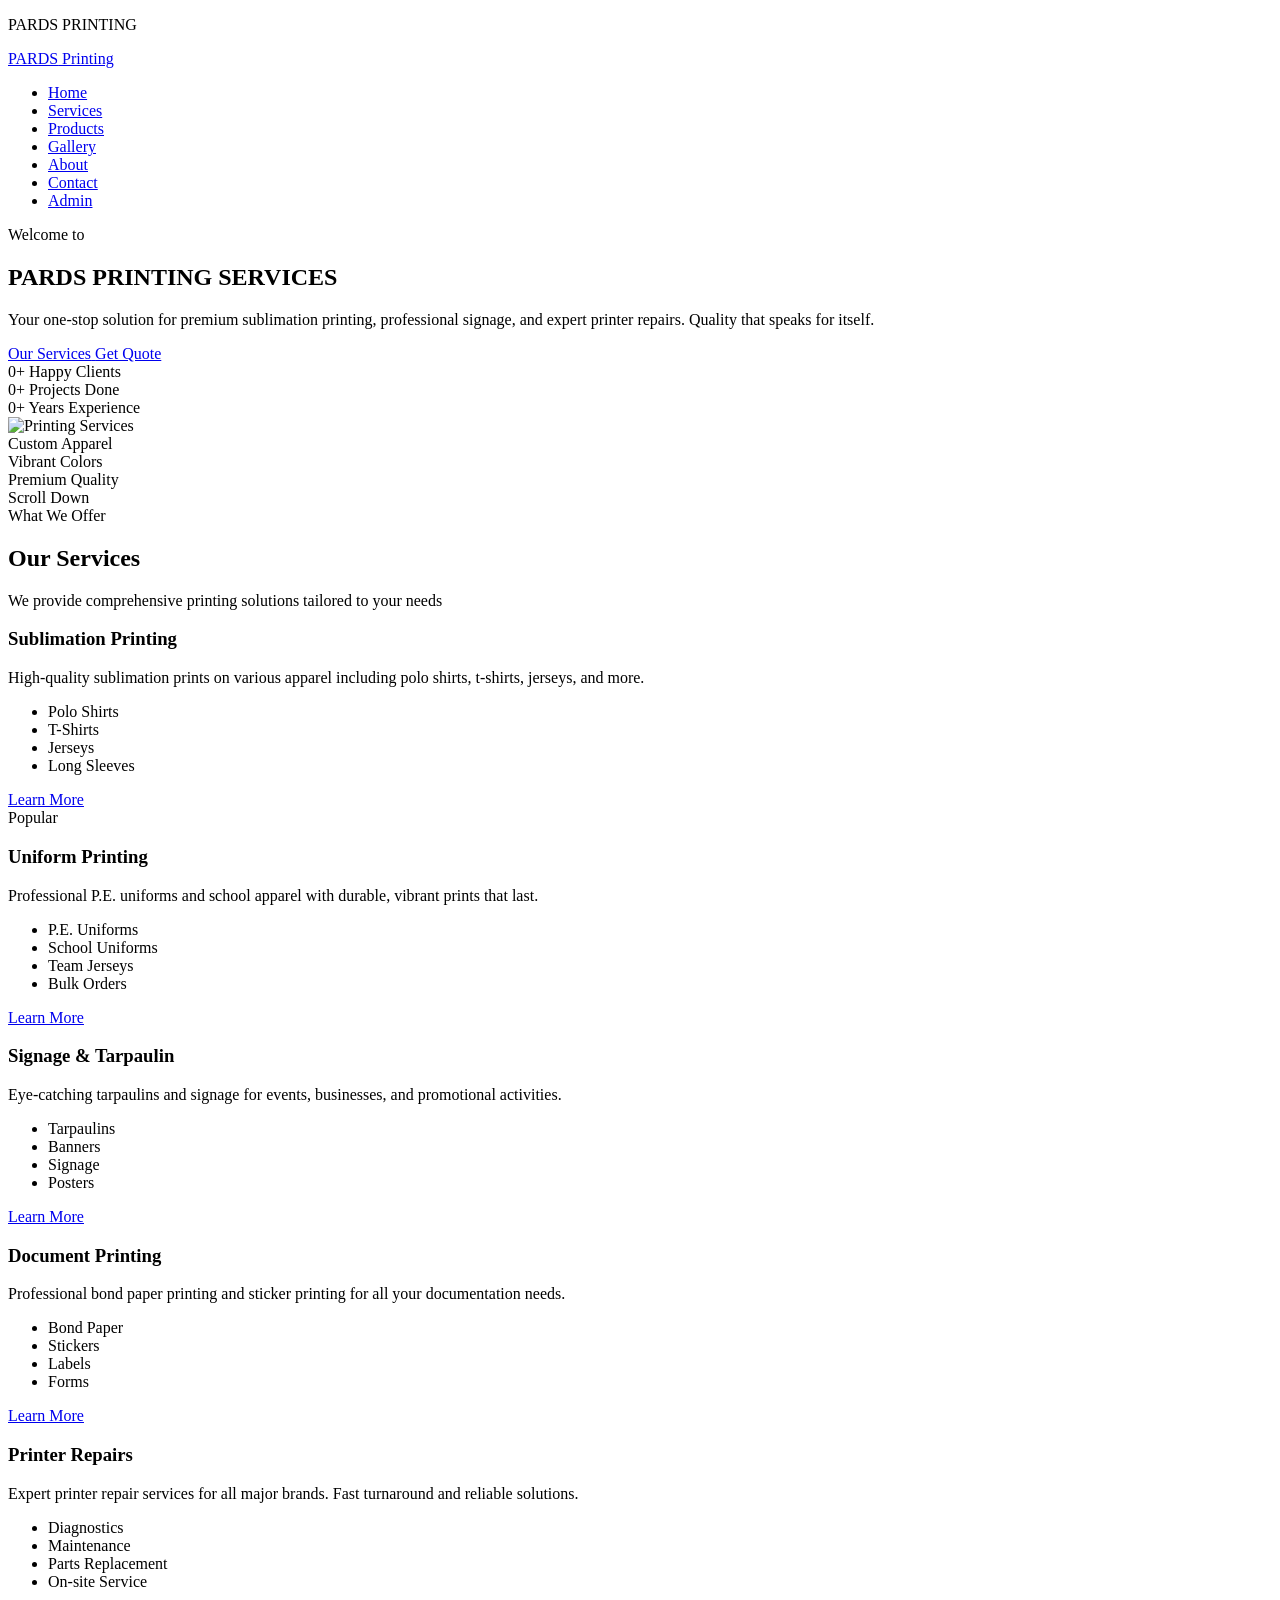
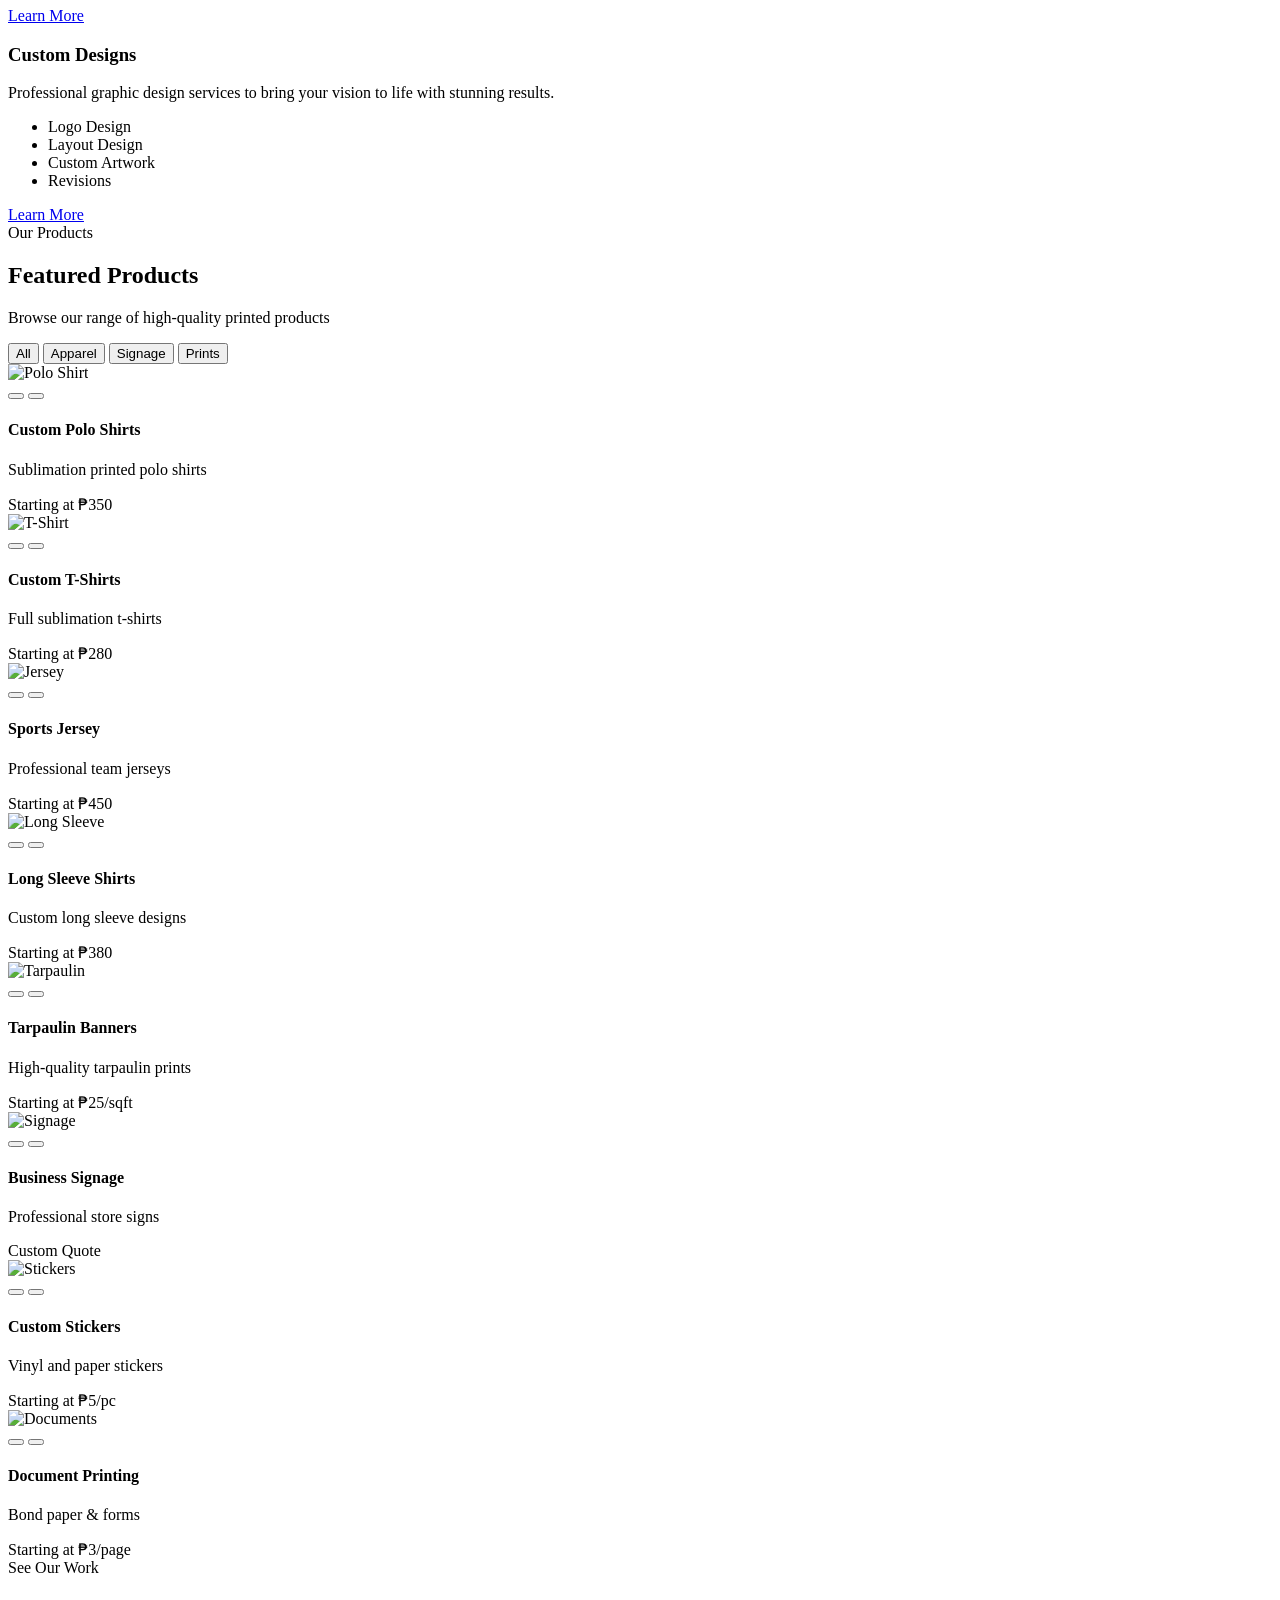
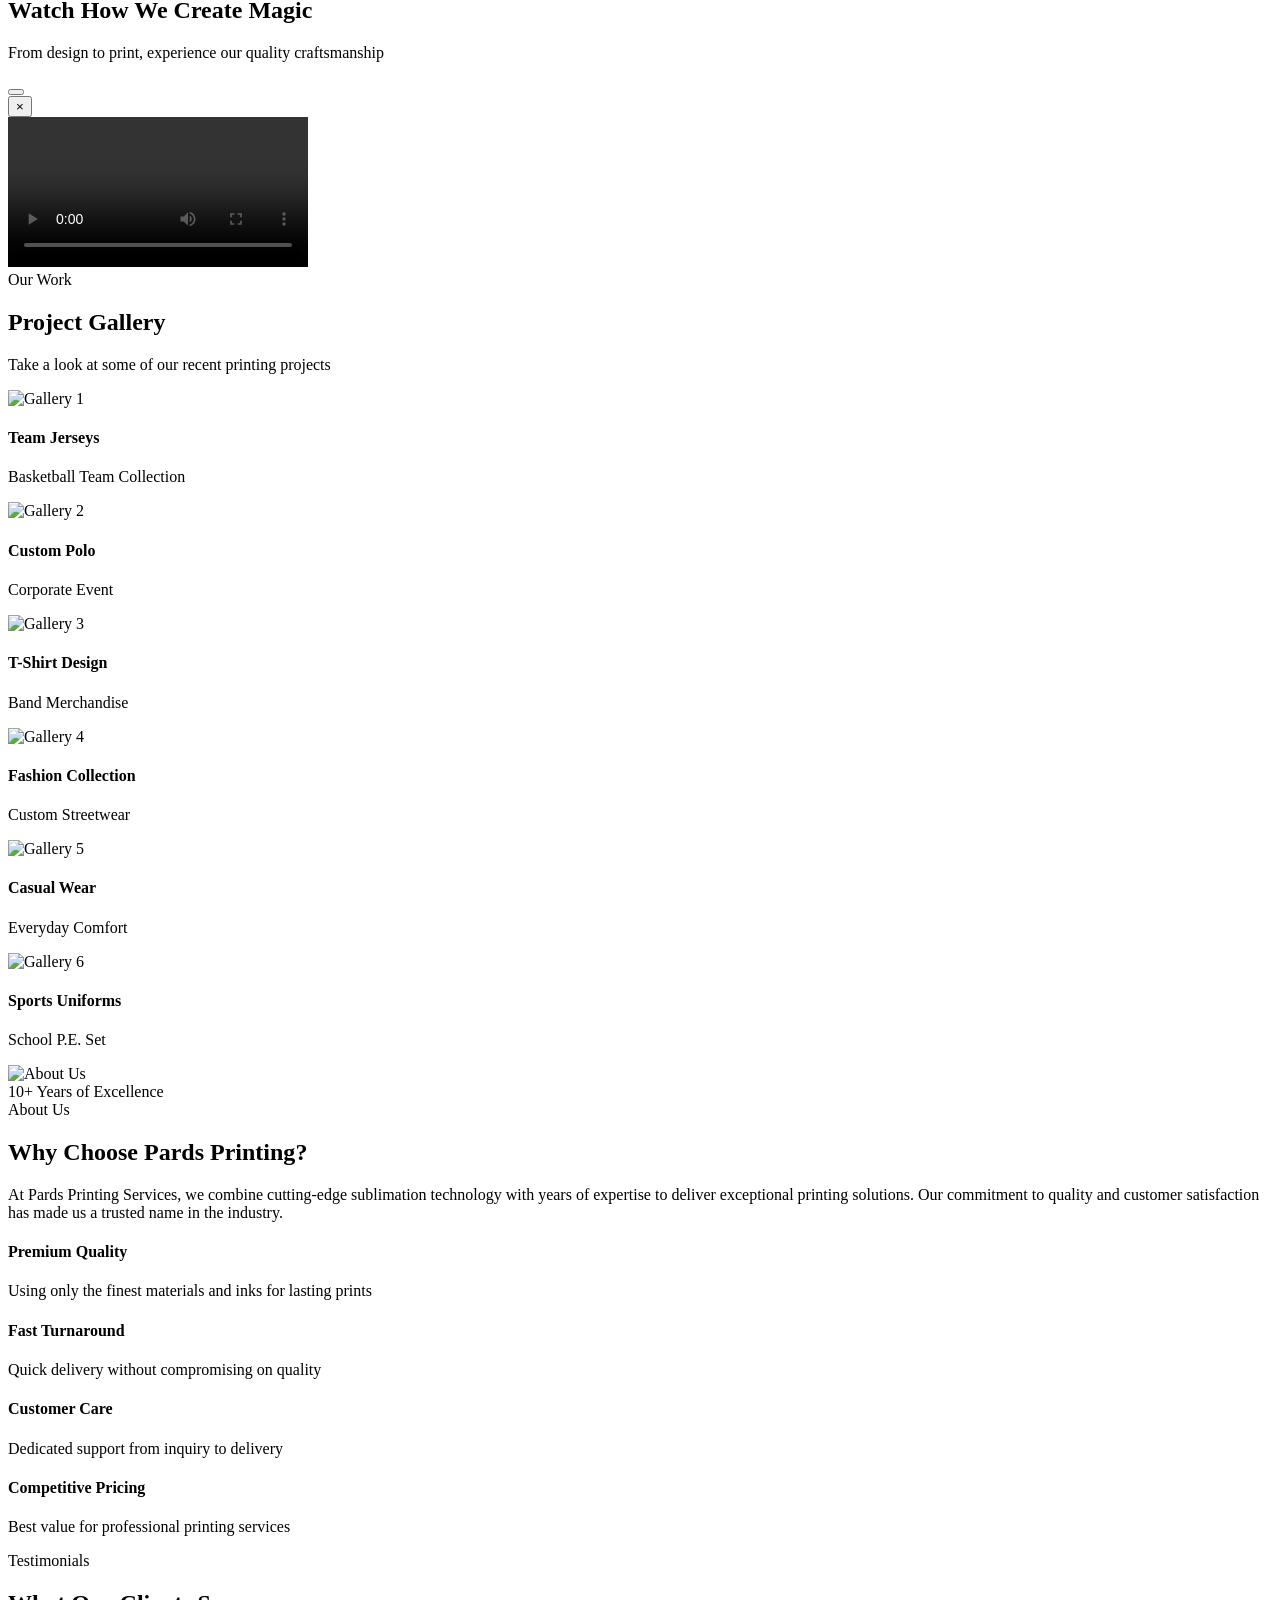
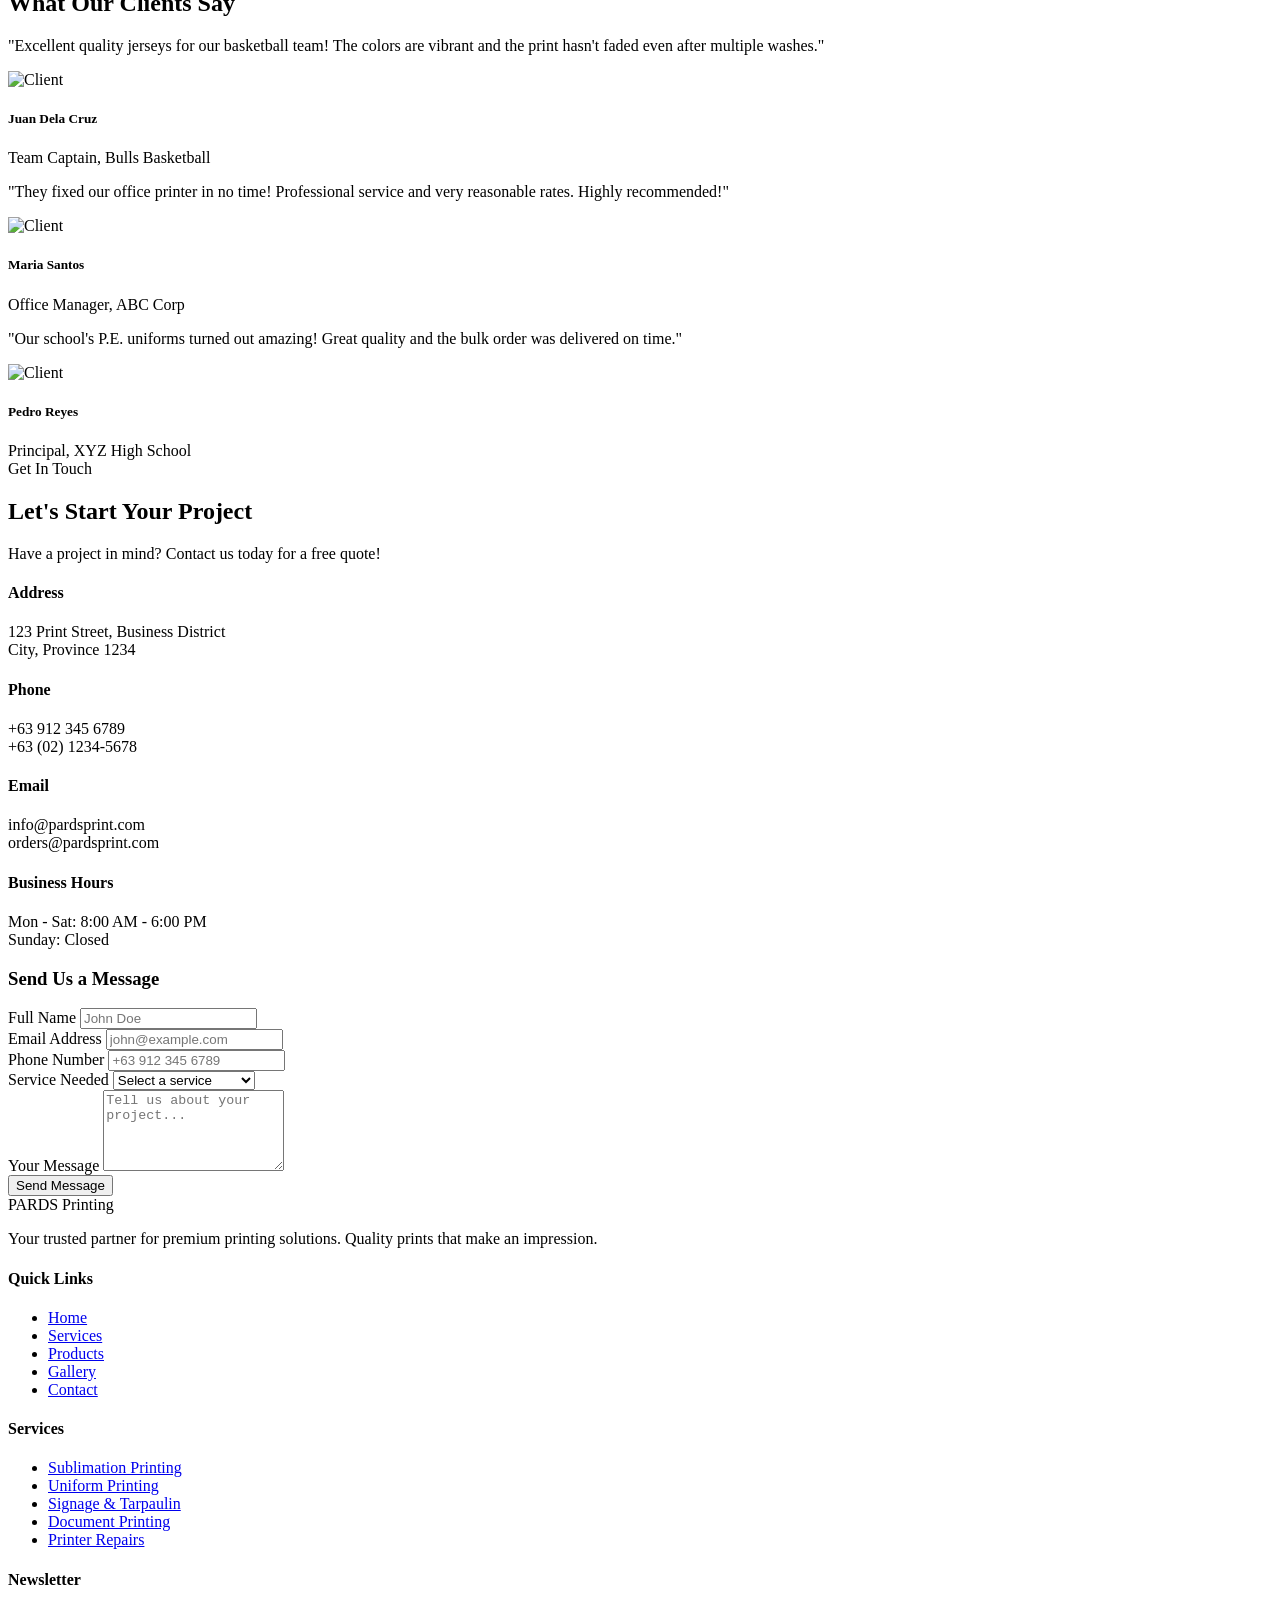
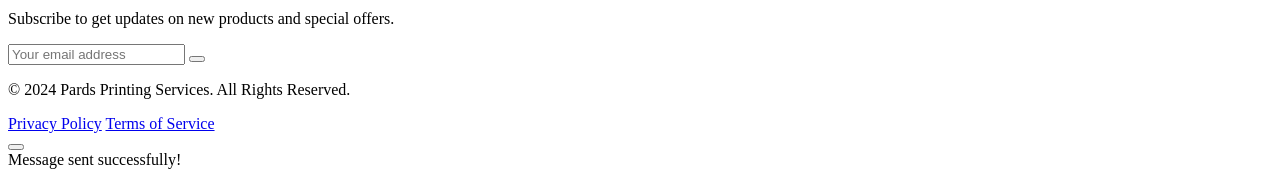
==== index.html @ 0cfbd814 "Update print statement from 'Hello' to 'Goodbye'" ====
<!DOCTYPE html>
<html lang="en">
<head>
    <meta charset="UTF-8">
    <meta name="viewport" content="width=device-width, initial-scale=1.0">
    <title>Pards Printing Services | Professional Sublimation & Printing</title>
    <link rel="stylesheet" href="styles.css">
    <link href="[fonts.googleapis.com](https://fonts.googleapis.com/css2?family=Poppins:wght@300;400;500;600;700;800&display=swap)" rel="stylesheet">
    <link rel="stylesheet" href="[cdnjs.cloudflare.com](https://cdnjs.cloudflare.com/ajax/libs/font-awesome/6.4.0/css/all.min.css)">
</head>
<body>
    <!-- Preloader -->
    <div class="preloader" id="preloader">
        <div class="loader">
            <div class="loader-icon">
                <i class="fas fa-print"></i>
            </div>
            <p>PARDS PRINTING</p>
        </div>
    </div>
    <!-- Navigation -->
    <nav class="navbar" id="navbar">
        <div class="nav-container">
            <a href="#" class="logo">
                <i class="fas fa-print"></i>
                <span>PARDS</span> Printing
            </a>
            <div class="nav-toggle" id="navToggle">
                <span></span>
                <span></span>
                <span></span>
            </div>
            <ul class="nav-menu" id="navMenu">
                <li><a href="#home" class="nav-link active">Home</a></li>
                <li><a href="#services" class="nav-link">Services</a></li>
                <li><a href="#products" class="nav-link">Products</a></li>
                <li><a href="#gallery" class="nav-link">Gallery</a></li>
                <li><a href="#about" class="nav-link">About</a></li>
                <li><a href="#contact" class="nav-link">Contact</a></li>
                <li><a href="admin.html" class="nav-link admin-link"><i class="fas fa-lock"></i> Admin</a></li>
            </ul>
        </div>
    </nav>
    <!-- Hero Section -->
    <section class="hero" id="home">
        <div class="hero-bg">
            <div class="hero-shape shape-1"></div>
            <div class="hero-shape shape-2"></div>
            <div class="hero-shape shape-3"></div>
        </div>
        <div class="hero-content">
            <div class="hero-text">
                <span class="hero-subtitle animate-fade-in">Welcome to</span>
                <h1 class="hero-title animate-slide-up">
                    PARDS <span class="highlight">PRINTING</span> SERVICES
                </h1>
                <p class="hero-description animate-slide-up-delay">
                    Your one-stop solution for premium sublimation printing, professional signage, 
                    and expert printer repairs. Quality that speaks for itself.
                </p>
                <div class="hero-buttons animate-fade-in-delay">
                    <a href="#services" class="btn btn-primary">
                        <span>Our Services</span>
                        <i class="fas fa-arrow-right"></i>
                    </a>
                    <a href="#contact" class="btn btn-secondary">
                        <span>Get Quote</span>
                        <i class="fas fa-comment-dots"></i>
                    </a>
                </div>
                <div class="hero-stats animate-fade-in-delay-2">
                    <div class="stat-item">
                        <span class="stat-number" data-count="500">0</span>+
                        <span class="stat-label">Happy Clients</span>
                    </div>
                    <div class="stat-item">
                        <span class="stat-number" data-count="1000">0</span>+
                        <span class="stat-label">Projects Done</span>
                    </div>
                    <div class="stat-item">
                        <span class="stat-number" data-count="10">0</span>+
                        <span class="stat-label">Years Experience</span>
                    </div>
                </div>
            </div>
            <div class="hero-visual animate-float">
                <div class="hero-image-container">
                    <img src="[images.unsplash.com](https://images.unsplash.com/photo-1562157873-818bc0726f68?w=600)" alt="Printing Services" class="hero-image">
                    <div class="floating-card card-1">
                        <i class="fas fa-tshirt"></i>
                        <span>Custom Apparel</span>
                    </div>
                    <div class="floating-card card-2">
                        <i class="fas fa-palette"></i>
                        <span>Vibrant Colors</span>
                    </div>
                    <div class="floating-card card-3">
                        <i class="fas fa-award"></i>
                        <span>Premium Quality</span>
                    </div>
                </div>
            </div>
        </div>
        <div class="scroll-indicator">
            <div class="mouse">
                <div class="wheel"></div>
            </div>
            <span>Scroll Down</span>
        </div>
    </section>
    <!-- Services Section -->
    <section class="services" id="services">
        <div class="container">
            <div class="section-header">
                <span class="section-subtitle">What We Offer</span>
                <h2 class="section-title">Our <span class="highlight">Services</span></h2>
                <p class="section-description">
                    We provide comprehensive printing solutions tailored to your needs
                </p>
            </div>
            <div class="services-grid">
                <div class="service-card" data-aos="fade-up">
                    <div class="service-icon">
                        <i class="fas fa-tshirt"></i>
                    </div>
                    <h3>Sublimation Printing</h3>
                    <p>High-quality sublimation prints on various apparel including polo shirts, t-shirts, jerseys, and more.</p>
                    <ul class="service-features">
                        <li><i class="fas fa-check"></i> Polo Shirts</li>
                        <li><i class="fas fa-check"></i> T-Shirts</li>
                        <li><i class="fas fa-check"></i> Jerseys</li>
                        <li><i class="fas fa-check"></i> Long Sleeves</li>
                    </ul>
                    <a href="#contact" class="service-link">Learn More <i class="fas fa-arrow-right"></i></a>
                </div>
                <div class="service-card featured" data-aos="fade-up" data-aos-delay="100">
                    <div class="featured-badge">Popular</div>
                    <div class="service-icon">
                        <i class="fas fa-school"></i>
                    </div>
                    <h3>Uniform Printing</h3>
                    <p>Professional P.E. uniforms and school apparel with durable, vibrant prints that last.</p>
                    <ul class="service-features">
                        <li><i class="fas fa-check"></i> P.E. Uniforms</li>
                        <li><i class="fas fa-check"></i> School Uniforms</li>
                        <li><i class="fas fa-check"></i> Team Jerseys</li>
                        <li><i class="fas fa-check"></i> Bulk Orders</li>
                    </ul>
                    <a href="#contact" class="service-link">Learn More <i class="fas fa-arrow-right"></i></a>
                </div>
                <div class="service-card" data-aos="fade-up" data-aos-delay="200">
                    <div class="service-icon">
                        <i class="fas fa-image"></i>
                    </div>
                    <h3>Signage & Tarpaulin</h3>
                    <p>Eye-catching tarpaulins and signage for events, businesses, and promotional activities.</p>
                    <ul class="service-features">
                        <li><i class="fas fa-check"></i> Tarpaulins</li>
                        <li><i class="fas fa-check"></i> Banners</li>
                        <li><i class="fas fa-check"></i> Signage</li>
                        <li><i class="fas fa-check"></i> Posters</li>
                    </ul>
                    <a href="#contact" class="service-link">Learn More <i class="fas fa-arrow-right"></i></a>
                </div>
                <div class="service-card" data-aos="fade-up" data-aos-delay="300">
                    <div class="service-icon">
                        <i class="fas fa-file-alt"></i>
                    </div>
                    <h3>Document Printing</h3>
                    <p>Professional bond paper printing and sticker printing for all your documentation needs.</p>
                    <ul class="service-features">
                        <li><i class="fas fa-check"></i> Bond Paper</li>
                        <li><i class="fas fa-check"></i> Stickers</li>
                        <li><i class="fas fa-check"></i> Labels</li>
                        <li><i class="fas fa-check"></i> Forms</li>
                    </ul>
                    <a href="#contact" class="service-link">Learn More <i class="fas fa-arrow-right"></i></a>
                </div>
                <div class="service-card" data-aos="fade-up" data-aos-delay="400">
                    <div class="service-icon">
                        <i class="fas fa-tools"></i>
                    </div>
                    <h3>Printer Repairs</h3>
                    <p>Expert printer repair services for all major brands. Fast turnaround and reliable solutions.</p>
                    <ul class="service-features">
                        <li><i class="fas fa-check"></i> Diagnostics</li>
                        <li><i class="fas fa-check"></i> Maintenance</li>
                        <li><i class="fas fa-check"></i> Parts Replacement</li>
                        <li><i class="fas fa-check"></i> On-site Service</li>
                    </ul>
                    <a href="#contact" class="service-link">Learn More <i class="fas fa-arrow-right"></i></a>
                </div>
                <div class="service-card" data-aos="fade-up" data-aos-delay="500">
                    <div class="service-icon">
                        <i class="fas fa-palette"></i>
                    </div>
                    <h3>Custom Designs</h3>
                    <p>Professional graphic design services to bring your vision to life with stunning results.</p>
                    <ul class="service-features">
                        <li><i class="fas fa-check"></i> Logo Design</li>
                        <li><i class="fas fa-check"></i> Layout Design</li>
                        <li><i class="fas fa-check"></i> Custom Artwork</li>
                        <li><i class="fas fa-check"></i> Revisions</li>
                    </ul>
                    <a href="#contact" class="service-link">Learn More <i class="fas fa-arrow-right"></i></a>
                </div>
            </div>
        </div>
    </section>
    <!-- Products Section -->
    <section class="products" id="products">
        <div class="container">
            <div class="section-header">
                <span class="section-subtitle">Our Products</span>
                <h2 class="section-title">Featured <span class="highlight">Products</span></h2>
                <p class="section-description">
                    Browse our range of high-quality printed products
                </p>
            </div>
            <div class="product-filters">
                <button class="filter-btn active" data-filter="all">All</button>
                <button class="filter-btn" data-filter="apparel">Apparel</button>
                <button class="filter-btn" data-filter="signage">Signage</button>
                <button class="filter-btn" data-filter="prints">Prints</button>
            </div>
            <div class="products-grid">
                <div class="product-card" data-category="apparel">
                    <div class="product-image">
                        <img src="[images.unsplash.com](https://images.unsplash.com/photo-1521572163474-6864f9cf17ab?w=400)" alt="Polo Shirt">
                        <div class="product-overlay">
                            <button class="btn-view"><i class="fas fa-eye"></i></button>
                            <button class="btn-quote"><i class="fas fa-comment-dots"></i></button>
                        </div>
                    </div>
                    <div class="product-info">
                        <h4>Custom Polo Shirts</h4>
                        <p>Sublimation printed polo shirts</p>
                        <span class="product-price">Starting at ₱350</span>
                    </div>
                </div>
                <div class="product-card" data-category="apparel">
                    <div class="product-image">
                        <img src="[images.unsplash.com](https://images.unsplash.com/photo-1576566588028-4147f3842f27?w=400)" alt="T-Shirt">
                        <div class="product-overlay">
                            <button class="btn-view"><i class="fas fa-eye"></i></button>
                            <button class="btn-quote"><i class="fas fa-comment-dots"></i></button>
                        </div>
                    </div>
                    <div class="product-info">
                        <h4>Custom T-Shirts</h4>
                        <p>Full sublimation t-shirts</p>
                        <span class="product-price">Starting at ₱280</span>
                    </div>
                </div>
                <div class="product-card" data-category="apparel">
                    <div class="product-image">
                        <img src="[images.unsplash.com](https://images.unsplash.com/photo-1580087256394-dc596e1c8f4f?w=400)" alt="Jersey">
                        <div class="product-overlay">
                            <button class="btn-view"><i class="fas fa-eye"></i></button>
                            <button class="btn-quote"><i class="fas fa-comment-dots"></i></button>
                        </div>
                    </div>
                    <div class="product-info">
                        <h4>Sports Jersey</h4>
                        <p>Professional team jerseys</p>
                        <span class="product-price">Starting at ₱450</span>
                    </div>
                </div>
                <div class="product-card" data-category="apparel">
                    <div class="product-image">
                        <img src="[images.unsplash.com](https://images.unsplash.com/photo-1618354691373-d851c5c3a990?w=400)" alt="Long Sleeve">
                        <div class="product-overlay">
                            <button class="btn-view"><i class="fas fa-eye"></i></button>
                            <button class="btn-quote"><i class="fas fa-comment-dots"></i></button>
                        </div>
                    </div>
                    <div class="product-info">
                        <h4>Long Sleeve Shirts</h4>
                        <p>Custom long sleeve designs</p>
                        <span class="product-price">Starting at ₱380</span>
                    </div>
                </div>
                <div class="product-card" data-category="signage">
                    <div class="product-image">
                        <img src="[images.unsplash.com](https://images.unsplash.com/photo-1558618666-fcd25c85cd64?w=400)" alt="Tarpaulin">
                        <div class="product-overlay">
                            <button class="btn-view"><i class="fas fa-eye"></i></button>
                            <button class="btn-quote"><i class="fas fa-comment-dots"></i></button>
                        </div>
                    </div>
                    <div class="product-info">
                        <h4>Tarpaulin Banners</h4>
                        <p>High-quality tarpaulin prints</p>
                        <span class="product-price">Starting at ₱25/sqft</span>
                    </div>
                </div>
                <div class="product-card" data-category="signage">
                    <div class="product-image">
                        <img src="[images.unsplash.com](https://images.unsplash.com/photo-1524275804141-eb37f78f1e29?w=400)" alt="Signage">
                        <div class="product-overlay">
                            <button class="btn-view"><i class="fas fa-eye"></i></button>
                            <button class="btn-quote"><i class="fas fa-comment-dots"></i></button>
                        </div>
                    </div>
                    <div class="product-info">
                        <h4>Business Signage</h4>
                        <p>Professional store signs</p>
                        <span class="product-price">Custom Quote</span>
                    </div>
                </div>
                <div class="product-card" data-category="prints">
                    <div class="product-image">
                        <img src="[images.unsplash.com](https://images.unsplash.com/photo-1586075010923-2dd4570fb338?w=400)" alt="Stickers">
                        <div class="product-overlay">
                            <button class="btn-view"><i class="fas fa-eye"></i></button>
                            <button class="btn-quote"><i class="fas fa-comment-dots"></i></button>
                        </div>
                    </div>
                    <div class="product-info">
                        <h4>Custom Stickers</h4>
                        <p>Vinyl and paper stickers</p>
                        <span class="product-price">Starting at ₱5/pc</span>
                    </div>
                </div>
                <div class="product-card" data-category="prints">
                    <div class="product-image">
                        <img src="[images.unsplash.com](https://images.unsplash.com/photo-1568702846914-96b305d2uj38?w=400)" alt="Documents">
                        <div class="product-overlay">
                            <button class="btn-view"><i class="fas fa-eye"></i></button>
                            <button class="btn-quote"><i class="fas fa-comment-dots"></i></button>
                        </div>
                    </div>
                    <div class="product-info">
                        <h4>Document Printing</h4>
                        <p>Bond paper & forms</p>
                        <span class="product-price">Starting at ₱3/page</span>
                    </div>
                </div>
            </div>
        </div>
    </section>
    <!-- Video Section -->
    <section class="video-section">
        <div class="video-overlay"></div>
        <div class="container">
            <div class="video-content">
                <span class="video-subtitle">See Our Work</span>
                <h2>Watch How We Create <span class="highlight">Magic</span></h2>
                <p>From design to print, experience our quality craftsmanship</p>
                <button class="play-btn" id="playBtn">
                    <i class="fas fa-play"></i>
                </button>
            </div>
        </div>
        <!-- Video Modal -->
        <div class="video-modal" id="videoModal">
            <div class="modal-content">
                <button class="close-modal" id="closeModal">&times;</button>
                <div class="video-container">
                    <video controls id="promoVideo">
                        <source src="[sample-videos.com](https://sample-videos.com/video321/mp4/720/big_buck_bunny_720p_1mb.mp4)" type="video/mp4">
                        Your browser does not support the video tag.
                    </video>
                </div>
            </div>
        </div>
    </section>
    <!-- Gallery Section -->
    <section class="gallery" id="gallery">
        <div class="container">
            <div class="section-header">
                <span class="section-subtitle">Our Work</span>
                <h2 class="section-title">Project <span class="highlight">Gallery</span></h2>
                <p class="section-description">
                    Take a look at some of our recent printing projects
                </p>
            </div>
            <div class="gallery-grid">
                <div class="gallery-item large">
                    <img src="[images.unsplash.com](https://images.unsplash.com/photo-1503342217505-b0a15ec3261c?w=800)" alt="Gallery 1">
                    <div class="gallery-overlay">
                        <h4>Team Jerseys</h4>
                        <p>Basketball Team Collection</p>
                    </div>
                </div>
                <div class="gallery-item">
                    <img src="[images.unsplash.com](https://images.unsplash.com/photo-1556821840-3a63f95609a7?w=400)" alt="Gallery 2">
                    <div class="gallery-overlay">
                        <h4>Custom Polo</h4>
                        <p>Corporate Event</p>
                    </div>
                </div>
                <div class="gallery-item">
                    <img src="[images.unsplash.com](https://images.unsplash.com/photo-1529374255404-311a2a4f1fd9?w=400)" alt="Gallery 3">
                    <div class="gallery-overlay">
                        <h4>T-Shirt Design</h4>
                        <p>Band Merchandise</p>
                    </div>
                </div>
                <div class="gallery-item tall">
                    <img src="[images.unsplash.com](https://images.unsplash.com/photo-1523381210434-271e8be1f52b?w=400)" alt="Gallery 4">
                    <div class="gallery-overlay">
                        <h4>Fashion Collection</h4>
                        <p>Custom Streetwear</p>
                    </div>
                </div>
                <div class="gallery-item">
                    <img src="[images.unsplash.com](https://images.unsplash.com/photo-1489987707025-afc232f7ea0f?w=400)" alt="Gallery 5">
                    <div class="gallery-overlay">
                        <h4>Casual Wear</h4>
                        <p>Everyday Comfort</p>
                    </div>
                </div>
                <div class="gallery-item">
                    <img src="[images.unsplash.com](https://images.unsplash.com/photo-1571455786673-9d9d6c194f90?w=400)" alt="Gallery 6">
                    <div class="gallery-overlay">
                        <h4>Sports Uniforms</h4>
                        <p>School P.E. Set</p>
                    </div>
                </div>
            </div>
        </div>
    </section>
    <!-- About Section -->
    <section class="about" id="about">
        <div class="container">
            <div class="about-content">
                <div class="about-image">
                    <div class="image-wrapper">
                        <img src="[images.unsplash.com](https://images.unsplash.com/photo-1581092921461-eab62e97a780?w=600)" alt="About Us">
                        <div class="experience-badge">
                            <span class="years">10+</span>
                            <span class="text">Years of Excellence</span>
                        </div>
                    </div>
                </div>
                <div class="about-text">
                    <span class="section-subtitle">About Us</span>
                    <h2 class="section-title">Why Choose <span class="highlight">Pards Printing</span>?</h2>
                    <p class="about-description">
                        At Pards Printing Services, we combine cutting-edge sublimation technology with 
                        years of expertise to deliver exceptional printing solutions. Our commitment to 
                        quality and customer satisfaction has made us a trusted name in the industry.
                    </p>
                    <div class="about-features">
                        <div class="feature-item">
                            <div class="feature-icon">
                                <i class="fas fa-medal"></i>
                            </div>
                            <div class="feature-text">
                                <h4>Premium Quality</h4>
                                <p>Using only the finest materials and inks for lasting prints</p>
                            </div>
                        </div>
                        <div class="feature-item">
                            <div class="feature-icon">
                                <i class="fas fa-clock"></i>
                            </div>
                            <div class="feature-text">
                                <h4>Fast Turnaround</h4>
                                <p>Quick delivery without compromising on quality</p>
                            </div>
                        </div>
                        <div class="feature-item">
                            <div class="feature-icon">
                                <i class="fas fa-hand-holding-heart"></i>
                            </div>
                            <div class="feature-text">
                                <h4>Customer Care</h4>
                                <p>Dedicated support from inquiry to delivery</p>
                            </div>
                        </div>
                        <div class="feature-item">
                            <div class="feature-icon">
                                <i class="fas fa-tags"></i>
                            </div>
                            <div class="feature-text">
                                <h4>Competitive Pricing</h4>
                                <p>Best value for professional printing services</p>
                            </div>
                        </div>
                    </div>
                </div>
            </div>
        </div>
    </section>
    <!-- Testimonials Section -->
    <section class="testimonials">
        <div class="container">
            <div class="section-header">
                <span class="section-subtitle">Testimonials</span>
                <h2 class="section-title">What Our <span class="highlight">Clients</span> Say</h2>
            </div>
            <div class="testimonial-slider">
                <div class="testimonial-track" id="testimonialTrack">
                    <div class="testimonial-card">
                        <div class="stars">
                            <i class="fas fa-star"></i>
                            <i class="fas fa-star"></i>
                            <i class="fas fa-star"></i>
                            <i class="fas fa-star"></i>
                            <i class="fas fa-star"></i>
                        </div>
                        <p>"Excellent quality jerseys for our basketball team! The colors are vibrant and the print hasn't faded even after multiple washes."</p>
                        <div class="testimonial-author">
                            <img src="[images.unsplash.com](https://images.unsplash.com/photo-1507003211169-0a1dd7228f2d?w=100)" alt="Client">
                            <div>
                                <h5>Juan Dela Cruz</h5>
                                <span>Team Captain, Bulls Basketball</span>
                            </div>
                        </div>
                    </div>
                    <div class="testimonial-card">
                        <div class="stars">
                            <i class="fas fa-star"></i>
                            <i class="fas fa-star"></i>
                            <i class="fas fa-star"></i>
                            <i class="fas fa-star"></i>
                            <i class="fas fa-star"></i>
                        </div>
                        <p>"They fixed our office printer in no time! Professional service and very reasonable rates. Highly recommended!"</p>
                        <div class="testimonial-author">
                            <img src="[images.unsplash.com](https://images.unsplash.com/photo-1494790108377-be9c29b29330?w=100)" alt="Client">
                            <div>
                                <h5>Maria Santos</h5>
                                <span>Office Manager, ABC Corp</span>
                            </div>
                        </div>
                    </div>
                    <div class="testimonial-card">
                        <div class="stars">
                            <i class="fas fa-star"></i>
                            <i class="fas fa-star"></i>
                            <i class="fas fa-star"></i>
                            <i class="fas fa-star"></i>
                            <i class="fas fa-star"></i>
                        </div>
                        <p>"Our school's P.E. uniforms turned out amazing! Great quality and the bulk order was delivered on time."</p>
                        <div class="testimonial-author">
                            <img src="[images.unsplash.com](https://images.unsplash.com/photo-1472099645785-5658abf4ff4e?w=100)" alt="Client">
                            <div>
                                <h5>Pedro Reyes</h5>
                                <span>Principal, XYZ High School</span>
                            </div>
                        </div>
                    </div>
                </div>
                <div class="testimonial-dots" id="testimonialDots"></div>
            </div>
        </div>
    </section>
    <!-- Contact Section -->
    <section class="contact" id="contact">
        <div class="container">
            <div class="contact-wrapper">
                <div class="contact-info">
                    <span class="section-subtitle">Get In Touch</span>
                    <h2 class="section-title">Let's Start Your <span class="highlight">Project</span></h2>
                    <p>Have a project in mind? Contact us today for a free quote!</p>
                    <div class="contact-details">
                        <div class="contact-item">
                            <div class="contact-icon">
                                <i class="fas fa-map-marker-alt"></i>
                            </div>
                            <div>
                                <h4>Address</h4>
                                <p>123 Print Street, Business District<br>City, Province 1234</p>
                            </div>
                        </div>
                        <div class="contact-item">
                            <div class="contact-icon">
                                <i class="fas fa-phone-alt"></i>
                            </div>
                            <div>
                                <h4>Phone</h4>
                                <p>+63 912 345 6789<br>+63 (02) 1234-5678</p>
                            </div>
                        </div>
                        <div class="contact-item">
                            <div class="contact-icon">
                                <i class="fas fa-envelope"></i>
                            </div>
                            <div>
                                <h4>Email</h4>
                                <p>info@pardsprint.com<br>orders@pardsprint.com</p>
                            </div>
                        </div>
                        <div class="contact-item">
                            <div class="contact-icon">
                                <i class="fas fa-clock"></i>
                            </div>
                            <div>
                                <h4>Business Hours</h4>
                                <p>Mon - Sat: 8:00 AM - 6:00 PM<br>Sunday: Closed</p>
                            </div>
                        </div>
                    </div>
                    <div class="social-links">
                        <a href="#" class="social-link"><i class="fab fa-facebook-f"></i></a>
                        <a href="#" class="social-link"><i class="fab fa-instagram"></i></a>
                        <a href="#" class="social-link"><i class="fab fa-twitter"></i></a>
                        <a href="#" class="social-link"><i class="fab fa-tiktok"></i></a>
                    </div>
                </div>
                <div class="contact-form-wrapper">
                    <form class="contact-form" id="contactForm">
                        <h3>Send Us a Message</h3>
                        <div class="form-row">
                            <div class="form-group">
                                <label for="name">Full Name</label>
                                <input type="text" id="name" name="name" required placeholder="John Doe">
                            </div>
                            <div class="form-group">
                                <label for="email">Email Address</label>
                                <input type="email" id="email" name="email" required placeholder="john@example.com">
                            </div>
                        </div>
                        <div class="form-row">
                            <div class="form-group">
                                <label for="phone">Phone Number</label>
                                <input type="tel" id="phone" name="phone" placeholder="+63 912 345 6789">
                            </div>
                            <div class="form-group">
                                <label for="service">Service Needed</label>
                                <select id="service" name="service" required>
                                    <option value="">Select a service</option>
                                    <option value="sublimation">Sublimation Printing</option>
                                    <option value="uniforms">Uniform Printing</option>
                                    <option value="signage">Signage & Tarpaulin</option>
                                    <option value="documents">Document Printing</option>
                                    <option value="repair">Printer Repair</option>
                                    <option value="other">Other</option>
                                </select>
                            </div>
                        </div>
                        <div class="form-group">
                            <label for="message">Your Message</label>
                            <textarea id="message" name="message" rows="5" required placeholder="Tell us about your project..."></textarea>
                        </div>
                        <button type="submit" class="btn btn-primary btn-block">
                            <span>Send Message</span>
                            <i class="fas fa-paper-plane"></i>
                        </button>
                    </form>
                </div>
            </div>
        </div>
    </section>
    <!-- Footer -->
    <footer class="footer">
        <div class="footer-top">
            <div class="container">
                <div class="footer-grid">
                    <div class="footer-col">
                        <div class="footer-logo">
                            <i class="fas fa-print"></i>
                            <span>PARDS</span> Printing
                        </div>
                        <p>Your trusted partner for premium printing solutions. Quality prints that make an impression.</p>
                        <div class="social-links">
                            <a href="#"><i class="fab fa-facebook-f"></i></a>
                            <a href="#"><i class="fab fa-instagram"></i></a>
                            <a href="#"><i class="fab fa-twitter"></i></a>
                            <a href="#"><i class="fab fa-tiktok"></i></a>
                        </div>
                    </div>
                    <div class="footer-col">
                        <h4>Quick Links</h4>
                        <ul>
                            <li><a href="#home">Home</a></li>
                            <li><a href="#services">Services</a></li>
                            <li><a href="#products">Products</a></li>
                            <li><a href="#gallery">Gallery</a></li>
                            <li><a href="#contact">Contact</a></li>
                        </ul>
                    </div>
                    <div class="footer-col">
                        <h4>Services</h4>
                        <ul>
                            <li><a href="#">Sublimation Printing</a></li>
                            <li><a href="#">Uniform Printing</a></li>
                            <li><a href="#">Signage & Tarpaulin</a></li>
                            <li><a href="#">Document Printing</a></li>
                            <li><a href="#">Printer Repairs</a></li>
                        </ul>
                    </div>
                    <div class="footer-col">
                        <h4>Newsletter</h4>
                        <p>Subscribe to get updates on new products and special offers.</p>
                        <form class="newsletter-form">
                            <input type="email" placeholder="Your email address">
                            <button type="submit"><i class="fas fa-arrow-right"></i></button>
                        </form>
                    </div>
                </div>
            </div>
        </div>
        <div class="footer-bottom">
            <div class="container">
                <p>&copy; 2024 Pards Printing Services. All Rights Reserved.</p>
                <div class="footer-links">
                    <a href="#">Privacy Policy</a>
                    <a href="#">Terms of Service</a>
                </div>
            </div>
        </div>
    </footer>
    <!-- Back to Top Button -->
    <button class="back-to-top" id="backToTop">
        <i class="fas fa-chevron-up"></i>
    </button>
    <!-- Toast Notification -->
    <div class="toast" id="toast">
        <div class="toast-content">
            <i class="fas fa-check-circle"></i>
            <span id="toastMessage">Message sent successfully!</span>
        </div>
    </div>
    <script src="script.js"></script>
</body>
</html>
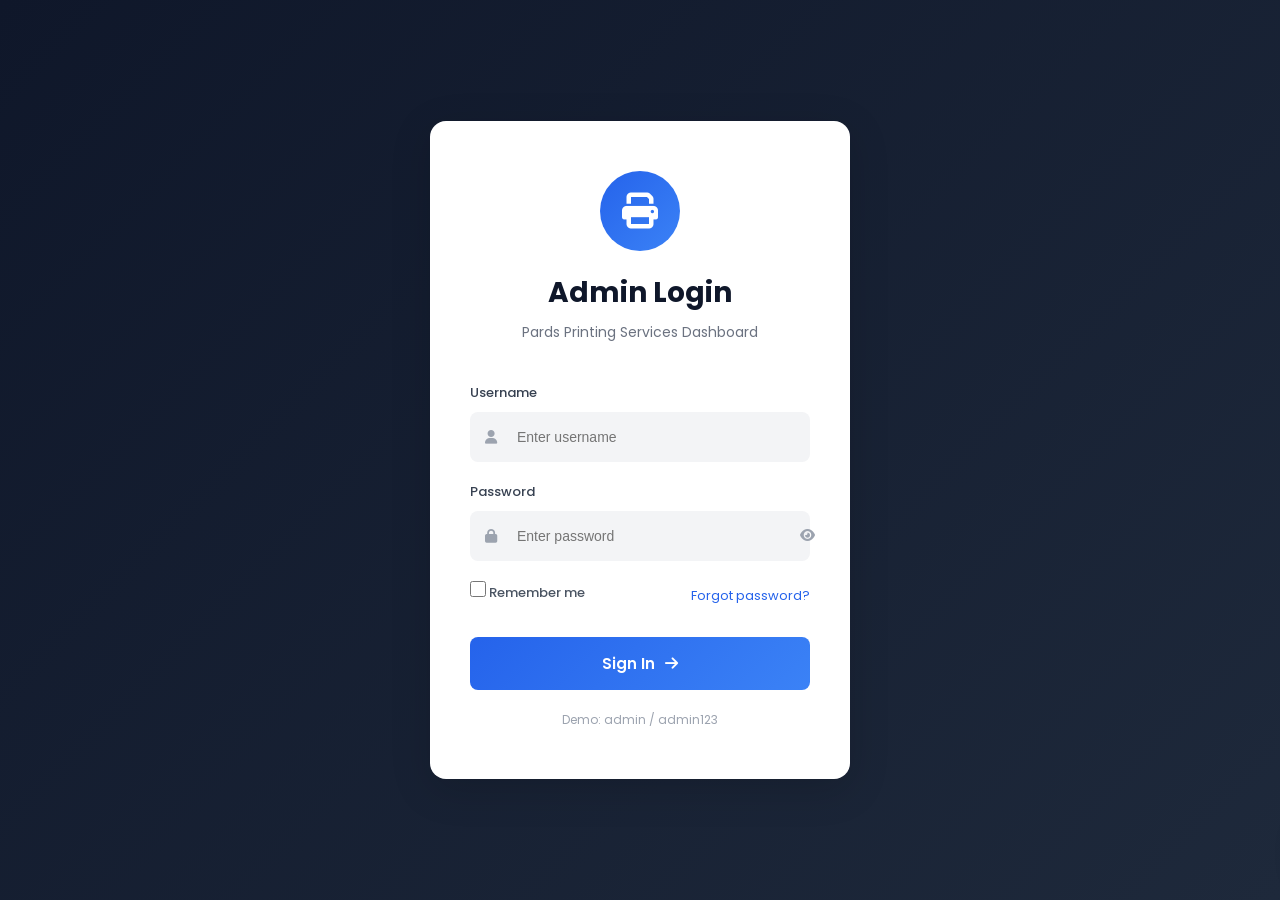
==== commit 64013e95: "Update index.html" ====
--- a/index.html
+++ b/index.html
@@ -3,719 +3,488 @@
 <head>
     <meta charset="UTF-8">
     <meta name="viewport" content="width=device-width, initial-scale=1.0">
-    <title>Pards Printing Services | Professional Sublimation & Printing</title>
-    <link rel="stylesheet" href="styles.css">
-    <link href="[fonts.googleapis.com](https://fonts.googleapis.com/css2?family=Poppins:wght@300;400;500;600;700;800&display=swap)" rel="stylesheet">
-    <link rel="stylesheet" href="[cdnjs.cloudflare.com](https://cdnjs.cloudflare.com/ajax/libs/font-awesome/6.4.0/css/all.min.css)">
+    <title>Admin Dashboard | Pards Printing Services</title>
+    <link rel="stylesheet" href="admin-styles.css">
+    <link href="https://fonts.googleapis.com/css2?family=Poppins:wght@300;400;500;600;700&display=swap" rel="stylesheet">
+    <link rel="stylesheet" href="https://cdnjs.cloudflare.com/ajax/libs/font-awesome/6.4.0/css/all.min.css">
 </head>
 <body>
-    <!-- Preloader -->
-    <div class="preloader" id="preloader">
-        <div class="loader">
-            <div class="loader-icon">
-                <i class="fas fa-print"></i>
-            </div>
-            <p>PARDS PRINTING</p>
+    <!-- Login Screen -->
+    <div class="login-screen" id="loginScreen">
+        <div class="login-container">
+            <div class="login-header">
+                <div class="login-logo">
+                    <i class="fas fa-print"></i>
+                </div>
+                <h1>Admin Login</h1>
+                <p>Pards Printing Services Dashboard</p>
+            </div>
+            <form class="login-form" id="loginForm">
+                <div class="form-group">
+                    <label for="username">Username</label>
+                    <div class="input-wrapper">
+                        <i class="fas fa-user"></i>
+                        <input type="text" id="username" placeholder="Enter username" required>
+                    </div>
+                </div>
+                <div class="form-group">
+                    <label for="password">Password</label>
+                    <div class="input-wrapper">
+                        <i class="fas fa-lock"></i>
+                        <input type="password" id="password" placeholder="Enter password" required>
+                        <button type="button" class="toggle-password" id="togglePassword">
+                            <i class="fas fa-eye"></i>
+                        </button>
+                    </div>
+                </div>
+                <div class="form-options">
+                    <label class="remember-me">
+                        <input type="checkbox" id="rememberMe">
+                        <span>Remember me</span>
+                    </label>
+                    <a href="#" class="forgot-password">Forgot password?</a>
+                </div>
+                <button type="submit" class="btn-login">
+                    <span>Sign In</span>
+                    <i class="fas fa-arrow-right"></i>
+                </button>
+                <p class="login-hint">Demo: admin / admin123</p>
+            </form>
         </div>
     </div>
-    <!-- Navigation -->
-    <nav class="navbar" id="navbar">
-        <div class="nav-container">
-            <a href="#" class="logo">
-                <i class="fas fa-print"></i>
-                <span>PARDS</span> Printing
-            </a>
-            <div class="nav-toggle" id="navToggle">
-                <span></span>
-                <span></span>
-                <span></span>
-            </div>
-            <ul class="nav-menu" id="navMenu">
-                <li><a href="#home" class="nav-link active">Home</a></li>
-                <li><a href="#services" class="nav-link">Services</a></li>
-                <li><a href="#products" class="nav-link">Products</a></li>
-                <li><a href="#gallery" class="nav-link">Gallery</a></li>
-                <li><a href="#about" class="nav-link">About</a></li>
-                <li><a href="#contact" class="nav-link">Contact</a></li>
-                <li><a href="admin.html" class="nav-link admin-link"><i class="fas fa-lock"></i> Admin</a></li>
-            </ul>
-        </div>
-    </nav>
-    <!-- Hero Section -->
-    <section class="hero" id="home">
-        <div class="hero-bg">
-            <div class="hero-shape shape-1"></div>
-            <div class="hero-shape shape-2"></div>
-            <div class="hero-shape shape-3"></div>
-        </div>
-        <div class="hero-content">
-            <div class="hero-text">
-                <span class="hero-subtitle animate-fade-in">Welcome to</span>
-                <h1 class="hero-title animate-slide-up">
-                    PARDS <span class="highlight">PRINTING</span> SERVICES
-                </h1>
-                <p class="hero-description animate-slide-up-delay">
-                    Your one-stop solution for premium sublimation printing, professional signage, 
-                    and expert printer repairs. Quality that speaks for itself.
-                </p>
-                <div class="hero-buttons animate-fade-in-delay">
-                    <a href="#services" class="btn btn-primary">
-                        <span>Our Services</span>
-                        <i class="fas fa-arrow-right"></i>
-                    </a>
-                    <a href="#contact" class="btn btn-secondary">
-                        <span>Get Quote</span>
-                        <i class="fas fa-comment-dots"></i>
-                    </a>
-                </div>
-                <div class="hero-stats animate-fade-in-delay-2">
-                    <div class="stat-item">
-                        <span class="stat-number" data-count="500">0</span>+
-                        <span class="stat-label">Happy Clients</span>
-                    </div>
-                    <div class="stat-item">
-                        <span class="stat-number" data-count="1000">0</span>+
-                        <span class="stat-label">Projects Done</span>
-                    </div>
-                    <div class="stat-item">
-                        <span class="stat-number" data-count="10">0</span>+
-                        <span class="stat-label">Years Experience</span>
-                    </div>
-                </div>
-            </div>
-            <div class="hero-visual animate-float">
-                <div class="hero-image-container">
-                    <img src="[images.unsplash.com](https://images.unsplash.com/photo-1562157873-818bc0726f68?w=600)" alt="Printing Services" class="hero-image">
-                    <div class="floating-card card-1">
-                        <i class="fas fa-tshirt"></i>
-                        <span>Custom Apparel</span>
-                    </div>
-                    <div class="floating-card card-2">
-                        <i class="fas fa-palette"></i>
-                        <span>Vibrant Colors</span>
-                    </div>
-                    <div class="floating-card card-3">
-                        <i class="fas fa-award"></i>
-                        <span>Premium Quality</span>
-                    </div>
-                </div>
-            </div>
-        </div>
-        <div class="scroll-indicator">
-            <div class="mouse">
-                <div class="wheel"></div>
-            </div>
-            <span>Scroll Down</span>
-        </div>
-    </section>
-    <!-- Services Section -->
-    <section class="services" id="services">
-        <div class="container">
-            <div class="section-header">
-                <span class="section-subtitle">What We Offer</span>
-                <h2 class="section-title">Our <span class="highlight">Services</span></h2>
-                <p class="section-description">
-                    We provide comprehensive printing solutions tailored to your needs
-                </p>
-            </div>
-            <div class="services-grid">
-                <div class="service-card" data-aos="fade-up">
-                    <div class="service-icon">
-                        <i class="fas fa-tshirt"></i>
-                    </div>
-                    <h3>Sublimation Printing</h3>
-                    <p>High-quality sublimation prints on various apparel including polo shirts, t-shirts, jerseys, and more.</p>
-                    <ul class="service-features">
-                        <li><i class="fas fa-check"></i> Polo Shirts</li>
-                        <li><i class="fas fa-check"></i> T-Shirts</li>
-                        <li><i class="fas fa-check"></i> Jerseys</li>
-                        <li><i class="fas fa-check"></i> Long Sleeves</li>
-                    </ul>
-                    <a href="#contact" class="service-link">Learn More <i class="fas fa-arrow-right"></i></a>
-                </div>
-                <div class="service-card featured" data-aos="fade-up" data-aos-delay="100">
-                    <div class="featured-badge">Popular</div>
-                    <div class="service-icon">
-                        <i class="fas fa-school"></i>
-                    </div>
-                    <h3>Uniform Printing</h3>
-                    <p>Professional P.E. uniforms and school apparel with durable, vibrant prints that last.</p>
-                    <ul class="service-features">
-                        <li><i class="fas fa-check"></i> P.E. Uniforms</li>
-                        <li><i class="fas fa-check"></i> School Uniforms</li>
-                        <li><i class="fas fa-check"></i> Team Jerseys</li>
-                        <li><i class="fas fa-check"></i> Bulk Orders</li>
-                    </ul>
-                    <a href="#contact" class="service-link">Learn More <i class="fas fa-arrow-right"></i></a>
-                </div>
-                <div class="service-card" data-aos="fade-up" data-aos-delay="200">
-                    <div class="service-icon">
-                        <i class="fas fa-image"></i>
-                    </div>
-                    <h3>Signage & Tarpaulin</h3>
-                    <p>Eye-catching tarpaulins and signage for events, businesses, and promotional activities.</p>
-                    <ul class="service-features">
-                        <li><i class="fas fa-check"></i> Tarpaulins</li>
-                        <li><i class="fas fa-check"></i> Banners</li>
-                        <li><i class="fas fa-check"></i> Signage</li>
-                        <li><i class="fas fa-check"></i> Posters</li>
-                    </ul>
-                    <a href="#contact" class="service-link">Learn More <i class="fas fa-arrow-right"></i></a>
-                </div>
-                <div class="service-card" data-aos="fade-up" data-aos-delay="300">
-                    <div class="service-icon">
-                        <i class="fas fa-file-alt"></i>
-                    </div>
-                    <h3>Document Printing</h3>
-                    <p>Professional bond paper printing and sticker printing for all your documentation needs.</p>
-                    <ul class="service-features">
-                        <li><i class="fas fa-check"></i> Bond Paper</li>
-                        <li><i class="fas fa-check"></i> Stickers</li>
-                        <li><i class="fas fa-check"></i> Labels</li>
-                        <li><i class="fas fa-check"></i> Forms</li>
-                    </ul>
-                    <a href="#contact" class="service-link">Learn More <i class="fas fa-arrow-right"></i></a>
-                </div>
-                <div class="service-card" data-aos="fade-up" data-aos-delay="400">
-                    <div class="service-icon">
-                        <i class="fas fa-tools"></i>
-                    </div>
-                    <h3>Printer Repairs</h3>
-                    <p>Expert printer repair services for all major brands. Fast turnaround and reliable solutions.</p>
-                    <ul class="service-features">
-                        <li><i class="fas fa-check"></i> Diagnostics</li>
-                        <li><i class="fas fa-check"></i> Maintenance</li>
-                        <li><i class="fas fa-check"></i> Parts Replacement</li>
-                        <li><i class="fas fa-check"></i> On-site Service</li>
-                    </ul>
-                    <a href="#contact" class="service-link">Learn More <i class="fas fa-arrow-right"></i></a>
-                </div>
-                <div class="service-card" data-aos="fade-up" data-aos-delay="500">
-                    <div class="service-icon">
-                        <i class="fas fa-palette"></i>
-                    </div>
-                    <h3>Custom Designs</h3>
-                    <p>Professional graphic design services to bring your vision to life with stunning results.</p>
-                    <ul class="service-features">
-                        <li><i class="fas fa-check"></i> Logo Design</li>
-                        <li><i class="fas fa-check"></i> Layout Design</li>
-                        <li><i class="fas fa-check"></i> Custom Artwork</li>
-                        <li><i class="fas fa-check"></i> Revisions</li>
-                    </ul>
-                    <a href="#contact" class="service-link">Learn More <i class="fas fa-arrow-right"></i></a>
-                </div>
-            </div>
-        </div>
-    </section>
-    <!-- Products Section -->
-    <section class="products" id="products">
-        <div class="container">
-            <div class="section-header">
-                <span class="section-subtitle">Our Products</span>
-                <h2 class="section-title">Featured <span class="highlight">Products</span></h2>
-                <p class="section-description">
-                    Browse our range of high-quality printed products
-                </p>
-            </div>
-            <div class="product-filters">
-                <button class="filter-btn active" data-filter="all">All</button>
-                <button class="filter-btn" data-filter="apparel">Apparel</button>
-                <button class="filter-btn" data-filter="signage">Signage</button>
-                <button class="filter-btn" data-filter="prints">Prints</button>
-            </div>
-            <div class="products-grid">
-                <div class="product-card" data-category="apparel">
-                    <div class="product-image">
-                        <img src="[images.unsplash.com](https://images.unsplash.com/photo-1521572163474-6864f9cf17ab?w=400)" alt="Polo Shirt">
-                        <div class="product-overlay">
-                            <button class="btn-view"><i class="fas fa-eye"></i></button>
-                            <button class="btn-quote"><i class="fas fa-comment-dots"></i></button>
-                        </div>
-                    </div>
-                    <div class="product-info">
-                        <h4>Custom Polo Shirts</h4>
-                        <p>Sublimation printed polo shirts</p>
-                        <span class="product-price">Starting at ₱350</span>
-                    </div>
-                </div>
-                <div class="product-card" data-category="apparel">
-                    <div class="product-image">
-                        <img src="[images.unsplash.com](https://images.unsplash.com/photo-1576566588028-4147f3842f27?w=400)" alt="T-Shirt">
-                        <div class="product-overlay">
-                            <button class="btn-view"><i class="fas fa-eye"></i></button>
-                            <button class="btn-quote"><i class="fas fa-comment-dots"></i></button>
-                        </div>
-                    </div>
-                    <div class="product-info">
-                        <h4>Custom T-Shirts</h4>
-                        <p>Full sublimation t-shirts</p>
-                        <span class="product-price">Starting at ₱280</span>
-                    </div>
-                </div>
-                <div class="product-card" data-category="apparel">
-                    <div class="product-image">
-                        <img src="[images.unsplash.com](https://images.unsplash.com/photo-1580087256394-dc596e1c8f4f?w=400)" alt="Jersey">
-                        <div class="product-overlay">
-                            <button class="btn-view"><i class="fas fa-eye"></i></button>
-                            <button class="btn-quote"><i class="fas fa-comment-dots"></i></button>
-                        </div>
-                    </div>
-                    <div class="product-info">
-                        <h4>Sports Jersey</h4>
-                        <p>Professional team jerseys</p>
-                        <span class="product-price">Starting at ₱450</span>
-                    </div>
-                </div>
-                <div class="product-card" data-category="apparel">
-                    <div class="product-image">
-                        <img src="[images.unsplash.com](https://images.unsplash.com/photo-1618354691373-d851c5c3a990?w=400)" alt="Long Sleeve">
-                        <div class="product-overlay">
-                            <button class="btn-view"><i class="fas fa-eye"></i></button>
-                            <button class="btn-quote"><i class="fas fa-comment-dots"></i></button>
-                        </div>
-                    </div>
-                    <div class="product-info">
-                        <h4>Long Sleeve Shirts</h4>
-                        <p>Custom long sleeve designs</p>
-                        <span class="product-price">Starting at ₱380</span>
-                    </div>
-                </div>
-                <div class="product-card" data-category="signage">
-                    <div class="product-image">
-                        <img src="[images.unsplash.com](https://images.unsplash.com/photo-1558618666-fcd25c85cd64?w=400)" alt="Tarpaulin">
-                        <div class="product-overlay">
-                            <button class="btn-view"><i class="fas fa-eye"></i></button>
-                            <button class="btn-quote"><i class="fas fa-comment-dots"></i></button>
-                        </div>
-                    </div>
-                    <div class="product-info">
-                        <h4>Tarpaulin Banners</h4>
-                        <p>High-quality tarpaulin prints</p>
-                        <span class="product-price">Starting at ₱25/sqft</span>
-                    </div>
-                </div>
-                <div class="product-card" data-category="signage">
-                    <div class="product-image">
-                        <img src="[images.unsplash.com](https://images.unsplash.com/photo-1524275804141-eb37f78f1e29?w=400)" alt="Signage">
-                        <div class="product-overlay">
-                            <button class="btn-view"><i class="fas fa-eye"></i></button>
-                            <button class="btn-quote"><i class="fas fa-comment-dots"></i></button>
-                        </div>
-                    </div>
-                    <div class="product-info">
-                        <h4>Business Signage</h4>
-                        <p>Professional store signs</p>
-                        <span class="product-price">Custom Quote</span>
-                    </div>
-                </div>
-                <div class="product-card" data-category="prints">
-                    <div class="product-image">
-                        <img src="[images.unsplash.com](https://images.unsplash.com/photo-1586075010923-2dd4570fb338?w=400)" alt="Stickers">
-                        <div class="product-overlay">
-                            <button class="btn-view"><i class="fas fa-eye"></i></button>
-                            <button class="btn-quote"><i class="fas fa-comment-dots"></i></button>
-                        </div>
-                    </div>
-                    <div class="product-info">
-                        <h4>Custom Stickers</h4>
-                        <p>Vinyl and paper stickers</p>
-                        <span class="product-price">Starting at ₱5/pc</span>
-                    </div>
-                </div>
-                <div class="product-card" data-category="prints">
-                    <div class="product-image">
-                        <img src="[images.unsplash.com](https://images.unsplash.com/photo-1568702846914-96b305d2uj38?w=400)" alt="Documents">
-                        <div class="product-overlay">
-                            <button class="btn-view"><i class="fas fa-eye"></i></button>
-                            <button class="btn-quote"><i class="fas fa-comment-dots"></i></button>
-                        </div>
-                    </div>
-                    <div class="product-info">
-                        <h4>Document Printing</h4>
-                        <p>Bond paper & forms</p>
-                        <span class="product-price">Starting at ₱3/page</span>
-                    </div>
-                </div>
-            </div>
-        </div>
-    </section>
-    <!-- Video Section -->
-    <section class="video-section">
-        <div class="video-overlay"></div>
-        <div class="container">
-            <div class="video-content">
-                <span class="video-subtitle">See Our Work</span>
-                <h2>Watch How We Create <span class="highlight">Magic</span></h2>
-                <p>From design to print, experience our quality craftsmanship</p>
-                <button class="play-btn" id="playBtn">
-                    <i class="fas fa-play"></i>
+
+    <!-- Main Dashboard -->
+    <div class="dashboard" id="dashboard" style="display: none;">
+        <!-- Sidebar -->
+        <aside class="sidebar" id="sidebar">
+            <div class="sidebar-header">
+                <div class="logo">
+                    <i class="fas fa-print"></i>
+                    <span>PARDS</span>
+                </div>
+                <button class="sidebar-toggle" id="sidebarToggle">
+                    <i class="fas fa-bars"></i>
                 </button>
             </div>
-        </div>
-        <!-- Video Modal -->
-        <div class="video-modal" id="videoModal">
-            <div class="modal-content">
-                <button class="close-modal" id="closeModal">&times;</button>
-                <div class="video-container">
-                    <video controls id="promoVideo">
-                        <source src="[sample-videos.com](https://sample-videos.com/video321/mp4/720/big_buck_bunny_720p_1mb.mp4)" type="video/mp4">
-                        Your browser does not support the video tag.
-                    </video>
-                </div>
-            </div>
-        </div>
-    </section>
-    <!-- Gallery Section -->
-    <section class="gallery" id="gallery">
-        <div class="container">
-            <div class="section-header">
-                <span class="section-subtitle">Our Work</span>
-                <h2 class="section-title">Project <span class="highlight">Gallery</span></h2>
-                <p class="section-description">
-                    Take a look at some of our recent printing projects
-                </p>
-            </div>
-            <div class="gallery-grid">
-                <div class="gallery-item large">
-                    <img src="[images.unsplash.com](https://images.unsplash.com/photo-1503342217505-b0a15ec3261c?w=800)" alt="Gallery 1">
-                    <div class="gallery-overlay">
-                        <h4>Team Jerseys</h4>
-                        <p>Basketball Team Collection</p>
-                    </div>
-                </div>
-                <div class="gallery-item">
-                    <img src="[images.unsplash.com](https://images.unsplash.com/photo-1556821840-3a63f95609a7?w=400)" alt="Gallery 2">
-                    <div class="gallery-overlay">
-                        <h4>Custom Polo</h4>
-                        <p>Corporate Event</p>
-                    </div>
-                </div>
-                <div class="gallery-item">
-                    <img src="[images.unsplash.com](https://images.unsplash.com/photo-1529374255404-311a2a4f1fd9?w=400)" alt="Gallery 3">
-                    <div class="gallery-overlay">
-                        <h4>T-Shirt Design</h4>
-                        <p>Band Merchandise</p>
-                    </div>
-                </div>
-                <div class="gallery-item tall">
-                    <img src="[images.unsplash.com](https://images.unsplash.com/photo-1523381210434-271e8be1f52b?w=400)" alt="Gallery 4">
-                    <div class="gallery-overlay">
-                        <h4>Fashion Collection</h4>
-                        <p>Custom Streetwear</p>
-                    </div>
-                </div>
-                <div class="gallery-item">
-                    <img src="[images.unsplash.com](https://images.unsplash.com/photo-1489987707025-afc232f7ea0f?w=400)" alt="Gallery 5">
-                    <div class="gallery-overlay">
-                        <h4>Casual Wear</h4>
-                        <p>Everyday Comfort</p>
-                    </div>
-                </div>
-                <div class="gallery-item">
-                    <img src="[images.unsplash.com](https://images.unsplash.com/photo-1571455786673-9d9d6c194f90?w=400)" alt="Gallery 6">
-                    <div class="gallery-overlay">
-                        <h4>Sports Uniforms</h4>
-                        <p>School P.E. Set</p>
-                    </div>
-                </div>
-            </div>
-        </div>
-    </section>
-    <!-- About Section -->
-    <section class="about" id="about">
-        <div class="container">
-            <div class="about-content">
-                <div class="about-image">
-                    <div class="image-wrapper">
-                        <img src="[images.unsplash.com](https://images.unsplash.com/photo-1581092921461-eab62e97a780?w=600)" alt="About Us">
-                        <div class="experience-badge">
-                            <span class="years">10+</span>
-                            <span class="text">Years of Excellence</span>
-                        </div>
-                    </div>
-                </div>
-                <div class="about-text">
-                    <span class="section-subtitle">About Us</span>
-                    <h2 class="section-title">Why Choose <span class="highlight">Pards Printing</span>?</h2>
-                    <p class="about-description">
-                        At Pards Printing Services, we combine cutting-edge sublimation technology with 
-                        years of expertise to deliver exceptional printing solutions. Our commitment to 
-                        quality and customer satisfaction has made us a trusted name in the industry.
-                    </p>
-                    <div class="about-features">
-                        <div class="feature-item">
-                            <div class="feature-icon">
-                                <i class="fas fa-medal"></i>
-                            </div>
-                            <div class="feature-text">
-                                <h4>Premium Quality</h4>
-                                <p>Using only the finest materials and inks for lasting prints</p>
-                            </div>
-                        </div>
-                        <div class="feature-item">
-                            <div class="feature-icon">
-                                <i class="fas fa-clock"></i>
-                            </div>
-                            <div class="feature-text">
-                                <h4>Fast Turnaround</h4>
-                                <p>Quick delivery without compromising on quality</p>
-                            </div>
-                        </div>
-                        <div class="feature-item">
-                            <div class="feature-icon">
-                                <i class="fas fa-hand-holding-heart"></i>
-                            </div>
-                            <div class="feature-text">
-                                <h4>Customer Care</h4>
-                                <p>Dedicated support from inquiry to delivery</p>
-                            </div>
-                        </div>
-                        <div class="feature-item">
-                            <div class="feature-icon">
-                                <i class="fas fa-tags"></i>
-                            </div>
-                            <div class="feature-text">
-                                <h4>Competitive Pricing</h4>
-                                <p>Best value for professional printing services</p>
-                            </div>
-                        </div>
-                    </div>
-                </div>
-            </div>
-        </div>
-    </section>
-    <!-- Testimonials Section -->
-    <section class="testimonials">
-        <div class="container">
-            <div class="section-header">
-                <span class="section-subtitle">Testimonials</span>
-                <h2 class="section-title">What Our <span class="highlight">Clients</span> Say</h2>
-            </div>
-            <div class="testimonial-slider">
-                <div class="testimonial-track" id="testimonialTrack">
-                    <div class="testimonial-card">
-                        <div class="stars">
-                            <i class="fas fa-star"></i>
-                            <i class="fas fa-star"></i>
-                            <i class="fas fa-star"></i>
-                            <i class="fas fa-star"></i>
-                            <i class="fas fa-star"></i>
-                        </div>
-                        <p>"Excellent quality jerseys for our basketball team! The colors are vibrant and the print hasn't faded even after multiple washes."</p>
-                        <div class="testimonial-author">
-                            <img src="[images.unsplash.com](https://images.unsplash.com/photo-1507003211169-0a1dd7228f2d?w=100)" alt="Client">
-                            <div>
-                                <h5>Juan Dela Cruz</h5>
-                                <span>Team Captain, Bulls Basketball</span>
-                            </div>
-                        </div>
-                    </div>
-                    <div class="testimonial-card">
-                        <div class="stars">
-                            <i class="fas fa-star"></i>
-                            <i class="fas fa-star"></i>
-                            <i class="fas fa-star"></i>
-                            <i class="fas fa-star"></i>
-                            <i class="fas fa-star"></i>
-                        </div>
-                        <p>"They fixed our office printer in no time! Professional service and very reasonable rates. Highly recommended!"</p>
-                        <div class="testimonial-author">
-                            <img src="[images.unsplash.com](https://images.unsplash.com/photo-1494790108377-be9c29b29330?w=100)" alt="Client">
-                            <div>
-                                <h5>Maria Santos</h5>
-                                <span>Office Manager, ABC Corp</span>
-                            </div>
-                        </div>
-                    </div>
-                    <div class="testimonial-card">
-                        <div class="stars">
-                            <i class="fas fa-star"></i>
-                            <i class="fas fa-star"></i>
-                            <i class="fas fa-star"></i>
-                            <i class="fas fa-star"></i>
-                            <i class="fas fa-star"></i>
-                        </div>
-                        <p>"Our school's P.E. uniforms turned out amazing! Great quality and the bulk order was delivered on time."</p>
-                        <div class="testimonial-author">
-                            <img src="[images.unsplash.com](https://images.unsplash.com/photo-1472099645785-5658abf4ff4e?w=100)" alt="Client">
-                            <div>
-                                <h5>Pedro Reyes</h5>
-                                <span>Principal, XYZ High School</span>
-                            </div>
-                        </div>
-                    </div>
-                </div>
-                <div class="testimonial-dots" id="testimonialDots"></div>
-            </div>
-        </div>
-    </section>
-    <!-- Contact Section -->
-    <section class="contact" id="contact">
-        <div class="container">
-            <div class="contact-wrapper">
-                <div class="contact-info">
-                    <span class="section-subtitle">Get In Touch</span>
-                    <h2 class="section-title">Let's Start Your <span class="highlight">Project</span></h2>
-                    <p>Have a project in mind? Contact us today for a free quote!</p>
-                    <div class="contact-details">
-                        <div class="contact-item">
-                            <div class="contact-icon">
-                                <i class="fas fa-map-marker-alt"></i>
-                            </div>
-                            <div>
-                                <h4>Address</h4>
-                                <p>123 Print Street, Business District<br>City, Province 1234</p>
-                            </div>
-                        </div>
-                        <div class="contact-item">
-                            <div class="contact-icon">
-                                <i class="fas fa-phone-alt"></i>
-                            </div>
-                            <div>
-                                <h4>Phone</h4>
-                                <p>+63 912 345 6789<br>+63 (02) 1234-5678</p>
-                            </div>
-                        </div>
-                        <div class="contact-item">
-                            <div class="contact-icon">
-                                <i class="fas fa-envelope"></i>
-                            </div>
-                            <div>
-                                <h4>Email</h4>
-                                <p>info@pardsprint.com<br>orders@pardsprint.com</p>
-                            </div>
-                        </div>
-                        <div class="contact-item">
-                            <div class="contact-icon">
-                                <i class="fas fa-clock"></i>
-                            </div>
-                            <div>
-                                <h4>Business Hours</h4>
-                                <p>Mon - Sat: 8:00 AM - 6:00 PM<br>Sunday: Closed</p>
-                            </div>
-                        </div>
-                    </div>
-                    <div class="social-links">
-                        <a href="#" class="social-link"><i class="fab fa-facebook-f"></i></a>
-                        <a href="#" class="social-link"><i class="fab fa-instagram"></i></a>
-                        <a href="#" class="social-link"><i class="fab fa-twitter"></i></a>
-                        <a href="#" class="social-link"><i class="fab fa-tiktok"></i></a>
-                    </div>
-                </div>
-                <div class="contact-form-wrapper">
-                    <form class="contact-form" id="contactForm">
-                        <h3>Send Us a Message</h3>
-                        <div class="form-row">
-                            <div class="form-group">
-                                <label for="name">Full Name</label>
-                                <input type="text" id="name" name="name" required placeholder="John Doe">
-                            </div>
-                            <div class="form-group">
-                                <label for="email">Email Address</label>
-                                <input type="email" id="email" name="email" required placeholder="john@example.com">
-                            </div>
-                        </div>
-                        <div class="form-row">
-                            <div class="form-group">
-                                <label for="phone">Phone Number</label>
-                                <input type="tel" id="phone" name="phone" placeholder="+63 912 345 6789">
-                            </div>
-                            <div class="form-group">
-                                <label for="service">Service Needed</label>
-                                <select id="service" name="service" required>
-                                    <option value="">Select a service</option>
-                                    <option value="sublimation">Sublimation Printing</option>
-                                    <option value="uniforms">Uniform Printing</option>
-                                    <option value="signage">Signage & Tarpaulin</option>
-                                    <option value="documents">Document Printing</option>
-                                    <option value="repair">Printer Repair</option>
-                                    <option value="other">Other</option>
-                                </select>
-                            </div>
-                        </div>
-                        <div class="form-group">
-                            <label for="message">Your Message</label>
-                            <textarea id="message" name="message" rows="5" required placeholder="Tell us about your project..."></textarea>
-                        </div>
-                        <button type="submit" class="btn btn-primary btn-block">
-                            <span>Send Message</span>
-                            <i class="fas fa-paper-plane"></i>
-                        </button>
-                    </form>
-                </div>
-            </div>
-        </div>
-    </section>
-    <!-- Footer -->
-    <footer class="footer">
-        <div class="footer-top">
-            <div class="container">
-                <div class="footer-grid">
-                    <div class="footer-col">
-                        <div class="footer-logo">
-                            <i class="fas fa-print"></i>
-                            <span>PARDS</span> Printing
-                        </div>
-                        <p>Your trusted partner for premium printing solutions. Quality prints that make an impression.</p>
-                        <div class="social-links">
-                            <a href="#"><i class="fab fa-facebook-f"></i></a>
-                            <a href="#"><i class="fab fa-instagram"></i></a>
-                            <a href="#"><i class="fab fa-twitter"></i></a>
-                            <a href="#"><i class="fab fa-tiktok"></i></a>
-                        </div>
-                    </div>
-                    <div class="footer-col">
-                        <h4>Quick Links</h4>
-                        <ul>
-                            <li><a href="#home">Home</a></li>
-                            <li><a href="#services">Services</a></li>
-                            <li><a href="#products">Products</a></li>
-                            <li><a href="#gallery">Gallery</a></li>
-                            <li><a href="#contact">Contact</a></li>
-                        </ul>
-                    </div>
-                    <div class="footer-col">
-                        <h4>Services</h4>
-                        <ul>
-                            <li><a href="#">Sublimation Printing</a></li>
-                            <li><a href="#">Uniform Printing</a></li>
-                            <li><a href="#">Signage & Tarpaulin</a></li>
-                            <li><a href="#">Document Printing</a></li>
-                            <li><a href="#">Printer Repairs</a></li>
-                        </ul>
-                    </div>
-                    <div class="footer-col">
-                        <h4>Newsletter</h4>
-                        <p>Subscribe to get updates on new products and special offers.</p>
-                        <form class="newsletter-form">
-                            <input type="email" placeholder="Your email address">
-                            <button type="submit"><i class="fas fa-arrow-right"></i></button>
-                        </form>
-                    </div>
-                </div>
-            </div>
-        </div>
-        <div class="footer-bottom">
-            <div class="container">
-                <p>&copy; 2024 Pards Printing Services. All Rights Reserved.</p>
-                <div class="footer-links">
-                    <a href="#">Privacy Policy</a>
-                    <a href="#">Terms of Service</a>
-                </div>
-            </div>
-        </div>
-    </footer>
-    <!-- Back to Top Button -->
-    <button class="back-to-top" id="backToTop">
-        <i class="fas fa-chevron-up"></i>
-    </button>
-    <!-- Toast Notification -->
-    <div class="toast" id="toast">
-        <div class="toast-content">
-            <i class="fas fa-check-circle"></i>
-            <span id="toastMessage">Message sent successfully!</span>
+            <nav class="sidebar-nav">
+                <ul>
+                    <li class="nav-item active" data-page="dashboard">
+                        <a href="#">
+                            <i class="fas fa-th-large"></i>
+                            <span>Dashboard</span>
+                        </a>
+                    </li>
+                    <li class="nav-item" data-page="orders">
+                        <a href="#">
+                            <i class="fas fa-shopping-cart"></i>
+                            <span>Orders</span>
+                            <span class="badge">12</span>
+                        </a>
+                    </li>
+                    <li class="nav-item" data-page="products">
+                        <a href="#">
+                            <i class="fas fa-box"></i>
+                            <span>Products</span>
+                        </a>
+                    </li>
+                    <li class="nav-item" data-page="services">
+                        <a href="#">
+                            <i class="fas fa-cogs"></i>
+                            <span>Services</span>
+                        </a>
+                    </li>
+                    <li class="nav-item" data-page="gallery">
+                        <a href="#">
+                            <i class="fas fa-images"></i>
+                            <span>Gallery</span>
+                        </a>
+                    </li>
+                    <li class="nav-item" data-page="settings">
+                        <a href="#">
+                            <i class="fas fa-sliders-h"></i>
+                            <span>Settings</span>
+                        </a>
+                    </li>
+                </ul>
+            </nav>
+            <div class="sidebar-footer">
+                <a href="index.html" class="view-site" target="_blank">
+                    <i class="fas fa-external-link-alt"></i>
+                    <span>View Website</span>
+                </a>
+            </div>
+        </aside>
+
+        <!-- Main Content -->
+        <main class="main-content">
+            <!-- Top Bar -->
+            <header class="topbar">
+                <div class="topbar-left">
+                    <button class="mobile-toggle" id="mobileToggle">
+                        <i class="fas fa-bars"></i>
+                    </button>
+                    <div class="search-box">
+                        <i class="fas fa-search"></i>
+                        <input type="text" placeholder="Search...">
+                    </div>
+                </div>
+                <div class="topbar-right">
+                    <div class="notifications">
+                        <button class="notification-btn">
+                            <i class="fas fa-bell"></i>
+                            <span class="notification-badge">3</span>
+                        </button>
+                        <div class="notification-dropdown">
+                            <div class="dropdown-header">
+                                <h4>Notifications</h4>
+                                <a href="#">Mark all as read</a>
+                            </div>
+                            <div class="notification-list">
+                                <div class="notification-item unread">
+                                    <div class="notification-icon order">
+                                        <i class="fas fa-shopping-cart"></i>
+                                    </div>
+                                    <div class="notification-content">
+                                        <p>New order #1234 received</p>
+                                        <span>2 minutes ago</span>
+                                    </div>
+                                </div>
+                                <div class="notification-item unread">
+                                    <div class="notification-icon message">
+                                        <i class="fas fa-envelope"></i>
+                                    </div>
+                                    <div class="notification-content">
+                                        <p>New message from Juan Dela Cruz</p>
+                                        <span>15 minutes ago</span>
+                                    </div>
+                                </div>
+                                <div class="notification-item">
+                                    <div class="notification-icon repair">
+                                        <i class="fas fa-tools"></i>
+                                    </div>
+                                    <div class="notification-content">
+                                        <p>Repair job completed</p>
+                                        <span>1 hour ago</span>
+                                    </div>
+                                </div>
+                            </div>
+                            <div class="dropdown-footer">
+                                <a href="#">View all notifications</a>
+                            </div>
+                        </div>
+                    </div>
+                    <div class="user-menu">
+                        <button class="user-btn">
+                            <img src="https://images.unsplash.com/photo-1472099645785-5658abf4ff4e?w=100" alt="Admin">
+                            <span>Admin</span>
+                            <i class="fas fa-chevron-down"></i>
+                        </button>
+                        <div class="user-dropdown">
+                            <a href="#"><i class="fas fa-user"></i> Profile</a>
+                            <a href="#"><i class="fas fa-cog"></i> Settings</a>
+                            <hr>
+                            <a href="#" id="logoutBtn"><i class="fas fa-sign-out-alt"></i> Logout</a>
+                        </div>
+                    </div>
+                </div>
+            </header>
+
+            <!-- Dashboard Content -->
+            <div class="content-wrapper">
+                <!-- Dashboard Page -->
+                <div class="page active" id="dashboardPage">
+                    <div class="page-header">
+                        <h1>Dashboard</h1>
+                        <p>Welcome back, Admin! Here's what's happening today.</p>
+                    </div>
+
+                    <!-- Stats Cards -->
+                    <div class="stats-grid">
+                        <div class="stat-card">
+                            <div class="stat-icon products">
+                                <i class="fas fa-box"></i>
+                            </div>
+                            <div class="stat-info">
+                                <h3 id="totalProducts">0</h3>
+                                <p>Total Products</p>
+                            </div>
+                        </div>
+                        <div class="stat-card">
+                            <div class="stat-icon services">
+                                <i class="fas fa-cogs"></i>
+                            </div>
+                            <div class="stat-info">
+                                <h3 id="totalServices">0</h3>
+                                <p>Total Services</p>
+                            </div>
+                        </div>
+                        <div class="stat-card">
+                            <div class="stat-icon gallery">
+                                <i class="fas fa-images"></i>
+                            </div>
+                            <div class="stat-info">
+                                <h3 id="totalGallery">0</h3>
+                                <p>Gallery Items</p>
+                            </div>
+                        </div>
+                        <div class="stat-card">
+                            <div class="stat-icon orders">
+                                <i class="fas fa-shopping-cart"></i>
+                            </div>
+                            <div class="stat-info">
+                                <h3>156</h3>
+                                <p>Total Orders</p>
+                            </div>
+                        </div>
+                    </div>
+
+                    <!-- Quick Actions -->
+                    <div class="quick-actions">
+                        <div class="section-header">
+                            <h3>Quick Actions</h3>
+                        </div>
+                        <div class="action-grid">
+                            <button class="action-card" id="addProductBtn">
+                                <i class="fas fa-plus-circle"></i>
+                                <span>Add Product</span>
+                            </button>
+                            <button class="action-card" id="addServiceBtn">
+                                <i class="fas fa-plus-circle"></i>
+                                <span>Add Service</span>
+                            </button>
+                            <button class="action-card" id="addGalleryBtn">
+                                <i class="fas fa-plus-circle"></i>
+                                <span>Add Gallery Item</span>
+                            </button>
+                            <button class="action-card" onclick="window.location.href='index.html'">
+                                <i class="fas fa-external-link-alt"></i>
+                                <span>View Website</span>
+                            </button>
+                        </div>
+                    </div>
+                </div>
+
+                <!-- Products Page -->
+                <div class="page" id="productsPage">
+                    <div class="page-header">
+                        <div>
+                            <h1>Products</h1>
+                            <p>Manage your product catalog</p>
+                        </div>
+                        <button class="btn-primary" id="addProductBtn2">
+                            <i class="fas fa-plus"></i>
+                            <span>Add Product</span>
+                        </button>
+                    </div>
+
+                    <div class="products-admin-grid" id="productsGrid">
+                        <!-- Products will be rendered here -->
+                    </div>
+                </div>
+
+                <!-- Services Page -->
+                <div class="page" id="servicesPage">
+                    <div class="page-header">
+                        <div>
+                            <h1>Services</h1>
+                            <p>Manage your services</p>
+                        </div>
+                        <button class="btn-primary" id="addServiceBtn2">
+                            <i class="fas fa-plus"></i>
+                            <span>Add Service</span>
+                        </button>
+                    </div>
+
+                    <div class="services-admin-grid" id="servicesGrid">
+                        <!-- Services will be rendered here -->
+                    </div>
+                </div>
+
+                <!-- Gallery Page -->
+                <div class="page" id="galleryPage">
+                    <div class="page-header">
+                        <div>
+                            <h1>Gallery</h1>
+                            <p>Manage your gallery images</p>
+                        </div>
+                        <button class="btn-primary" id="addGalleryBtn2">
+                            <i class="fas fa-plus"></i>
+                            <span>Add Image</span>
+                        </button>
+                    </div>
+
+                    <div class="gallery-admin-grid" id="galleryGrid">
+                        <!-- Gallery items will be rendered here -->
+                    </div>
+                </div>
+
+                <!-- Settings Page -->
+                <div class="page" id="settingsPage">
+                    <div class="page-header">
+                        <div>
+                            <h1>Settings</h1>
+                            <p>Manage your website settings</p>
+                        </div>
+                    </div>
+
+                    <div class="settings-container">
+                        <div class="settings-tabs">
+                            <button class="settings-tab active" data-tab="general">
+                                <i class="fas fa-cog"></i>
+                                <span>General</span>
+                            </button>
+                            <button class="settings-tab" data-tab="hero">
+                                <i class="fas fa-home"></i>
+                                <span>Hero Section</span>
+                            </button>
+                            <button class="settings-tab" data-tab="stats">
+                                <i class="fas fa-chart-bar"></i>
+                                <span>Statistics</span>
+                            </button>
+                            <button class="settings-tab" data-tab="data">
+                                <i class="fas fa-database"></i>
+                                <span>Data Management</span>
+                            </button>
+                        </div>
+                        <div class="settings-content">
+                            <!-- General Settings -->
+                            <div class="settings-panel active" id="generalPanel">
+                                <h3>General Settings</h3>
+                                <form class="settings-form" id="generalSettingsForm">
+                                    <div class="form-group">
+                                        <label>Business Name</label>
+                                        <input type="text" id="businessName" value="Pards Printing Services">
+                                    </div>
+                                    <div class="form-group">
+                                        <label>Address</label>
+                                        <textarea id="businessAddress" rows="2">123 Print Street, Business District City, Province 1234</textarea>
+                                    </div>
+                                    <div class="form-row">
+                                        <div class="form-group">
+                                            <label>Phone</label>
+                                            <input type="text" id="businessPhone" value="+63 912 345 6789">
+                                        </div>
+                                        <div class="form-group">
+                                            <label>Email</label>
+                                            <input type="email" id="businessEmail" value="info@pardsprint.com">
+                                        </div>
+                                    </div>
+                                    <div class="form-group">
+                                        <label>Business Hours</label>
+                                        <input type="text" id="businessHours" value="Mon - Sat: 8:00 AM - 6:00 PM">
+                                    </div>
+                                    <button type="submit" class="btn-primary">Save Settings</button>
+                                </form>
+                            </div>
+
+                            <!-- Hero Settings -->
+                            <div class="settings-panel" id="heroPanel">
+                                <h3>Hero Section Settings</h3>
+                                <form class="settings-form" id="heroSettingsForm">
+                                    <div class="form-group">
+                                        <label>Hero Title</label>
+                                        <input type="text" id="heroTitle" value="PARDS PRINTING SERVICES">
+                                    </div>
+                                    <div class="form-group">
+                                        <label>Hero Subtitle</label>
+                                        <input type="text" id="heroSubtitle" value="Welcome to">
+                                    </div>
+                                    <div class="form-group">
+                                        <label>Hero Description</label>
+                                        <textarea id="heroDescription" rows="3">Your one-stop solution for premium sublimation printing, professional signage, and expert printer repairs. Quality that speaks for itself.</textarea>
+                                    </div>
+                                    <div class="form-group">
+                                        <label>Hero Image URL</label>
+                                        <input type="url" id="heroImage" value="https://images.unsplash.com/photo-1562157873-818bc0726f68?w=600">
+                                    </div>
+                                    <div class="form-group">
+                                        <label>Video URL</label>
+                                        <input type="url" id="videoUrl" value="https://sample-videos.com/video321/mp4/720/big_buck_bunny_720p_1mb.mp4">
+                                    </div>
+                                    <button type="submit" class="btn-primary">Save Hero Settings</button>
+                                </form>
+                            </div>
+
+                            <!-- Statistics -->
+                            <div class="settings-panel" id="statsPanel">
+                                <h3>Statistics</h3>
+                                <form class="settings-form" id="statsSettingsForm">
+                                    <div class="form-row">
+                                        <div class="form-group">
+                                            <label>Happy Clients</label>
+                                            <input type="number" id="statClients" value="500">
+                                        </div>
+                                        <div class="form-group">
+                                            <label>Projects Done</label>
+                                            <input type="number" id="statProjects" value="1000">
+                                        </div>
+                                    </div>
+                                    <div class="form-group">
+                                        <label>Years Experience</label>
+                                        <input type="number" id="statExperience" value="10">
+                                    </div>
+                                    <button type="submit" class="btn-primary">Save Statistics</button>
+                                </form>
+                            </div>
+
+                            <!-- Data Management -->
+                            <div class="settings-panel" id="dataPanel">
+                                <h3>Data Management</h3>
+                                <div class="data-management">
+                                    <div class="data-actions">
+                                        <button class="btn-secondary" id="exportDataBtn">
+                                            <i class="fas fa-download"></i> Export Data
+                                        </button>
+                                        <button class="btn-secondary" id="importDataBtn">
+                                            <i class="fas fa-upload"></i> Import Data
+                                        </button>
+                                        <button class="btn-danger" id="resetDataBtn">
+                                            <i class="fas fa-trash"></i> Reset to Default
+                                        </button>
+                                    </div>
+                                    <div class="data-status">
+                                        <p>Data is stored locally in your browser. <span id="dataSize"></span></p>
+                                    </div>
+                                    <input type="file" id="importFile" accept=".json" style="display:none">
+                                </div>
+                            </div>
+                        </div>
+                    </div>
+                </div>
+            </div>
+        </main>
+    </div>
+
+    <!-- Modal for Add/Edit -->
+    <div class="modal" id="itemModal">
+        <div class="modal-content">
+            <div class="modal-header">
+                <h3 id="modalTitle">Add Item</h3>
+                <button class="close-btn" id="modalClose">&times;</button>
+            </div>
+            <div class="modal-body">
+                <form id="itemForm">
+                    <input type="hidden" id="itemId">
+                    <input type="hidden" id="itemType">
+                    <div id="modalFields">
+                        <!-- Dynamic fields will be rendered here -->
+                    </div>
+                </form>
+            </div>
+            <div class="modal-footer">
+                <button class="btn-secondary" id="modalCancel">Cancel</button>
+                <button class="btn-primary" id="modalSave">Save</button>
+            </div>
         </div>
     </div>
-    <script src="script.js"></script>
+
+    <!-- Toast -->
+    <div class="admin-toast" id="adminToast">
+        <i class="fas fa-check-circle"></i>
+        <span id="adminToastMessage">Action completed successfully!</span>
+    </div>
+
+    <script src="data.js"></script>
+    <script src="admin-script.js"></script>
 </body>
 </html>
--- a/admin-styles.css
+++ b/admin-styles.css
@@ -0,0 +1,2082 @@
+/* ==========================================
+   PARDS PRINTING - ADMIN DASHBOARD STYLES
+   ========================================== */
+
+/* CSS Variables */
+:root {
+    --primary: #2563eb;
+    --primary-dark: #1d4ed8;
+    --primary-light: #3b82f6;
+    --secondary: #f97316;
+    --dark: #0f172a;
+    --dark-light: #1e293b;
+    --gray-900: #111827;
+    --gray-800: #1f2937;
+    --gray-700: #374151;
+    --gray-600: #4b5563;
+    --gray-500: #6b7280;
+    --gray-400: #9ca3af;
+    --gray-300: #d1d5db;
+    --gray-200: #e5e7eb;
+    --gray-100: #f3f4f6;
+    --gray-50: #f9fafb;
+    --white: #ffffff;
+    --success: #10b981;
+    --warning: #f59e0b;
+    --error: #ef4444;
+    --info: #3b82f6;
+    
+    --font-primary: 'Poppins', sans-serif;
+    --sidebar-width: 260px;
+    --sidebar-collapsed: 80px;
+    --topbar-height: 70px;
+    --radius-sm: 8px;
+    --radius-md: 12px;
+    --radius-lg: 16px;
+    --shadow-sm: 0 1px 3px rgba(0, 0, 0, 0.1);
+    --shadow-md: 0 4px 15px rgba(0, 0, 0, 0.1);
+    --shadow-lg: 0 10px 40px rgba(0, 0, 0, 0.15);
+    --transition: 0.3s ease;
+}
+
+/* Reset */
+*, *::before, *::after {
+    margin: 0;
+    padding: 0;
+    box-sizing: border-box;
+}
+
+body {
+    font-family: var(--font-primary);
+    font-size: 14px;
+    line-height: 1.6;
+    color: var(--gray-700);
+    background-color: var(--gray-100);
+}
+
+a {
+    text-decoration: none;
+    color: inherit;
+}
+
+ul {
+    list-style: none;
+}
+
+img {
+    max-width: 100%;
+    height: auto;
+}
+
+button {
+    cursor: pointer;
+    border: none;
+    outline: none;
+    font-family: inherit;
+    background: none;
+}
+
+/* ==========================================
+   LOGIN SCREEN
+   ========================================== */
+.login-screen {
+    min-height: 100vh;
+    background: linear-gradient(135deg, var(--dark) 0%, var(--dark-light) 100%);
+    display: flex;
+    justify-content: center;
+    align-items: center;
+    padding: 20px;
+}
+
+.login-container {
+    background: var(--white);
+    padding: 50px 40px;
+    border-radius: var(--radius-lg);
+    width: 100%;
+    max-width: 420px;
+    box-shadow: var(--shadow-lg);
+}
+
+.login-header {
+    text-align: center;
+    margin-bottom: 40px;
+}
+
+.login-logo {
+    width: 80px;
+    height: 80px;
+    background: linear-gradient(135deg, var(--primary) 0%, var(--primary-light) 100%);
+    border-radius: 50%;
+    display: flex;
+    justify-content: center;
+    align-items: center;
+    margin: 0 auto 20px;
+}
+
+.login-logo i {
+    font-size: 36px;
+    color: var(--white);
+}
+
+.login-header h1 {
+    font-size: 28px;
+    font-weight: 700;
+    color: var(--dark);
+    margin-bottom: 5px;
+}
+
+.login-header p {
+    color: var(--gray-500);
+    font-size: 14px;
+}
+
+.login-form .form-group {
+    margin-bottom: 20px;
+}
+
+.login-form label {
+    display: block;
+    font-size: 13px;
+    font-weight: 500;
+    color: var(--gray-700);
+    margin-bottom: 8px;
+}
+
+.input-wrapper {
+    position: relative;
+}
+
+.input-wrapper i {
+    position: absolute;
+    left: 15px;
+    top: 50%;
+    transform: translateY(-50%);
+    color: var(--gray-400);
+}
+
+.input-wrapper input {
+    width: 100%;
+    padding: 15px 15px 15px 45px;
+    background: var(--gray-100);
+    border: 2px solid transparent;
+    border-radius: var(--radius-sm);
+    font-size: 14px;
+    color: var(--dark);
+    transition: var(--transition);
+}
+
+.input-wrapper input:focus {
+    outline: none;
+    border-color: var(--primary);
+    background: var(--white);
+}
+
+.toggle-password {
+    position: absolute;
+    right: 15px;
+    top: 50%;
+    transform: translateY(-50%);
+    color: var(--gray-400);
+    padding: 5px;
+}
+
+.toggle-password:hover {
+    color: var(--primary);
+}
+
+.form-options {
+    display: flex;
+    justify-content: space-between;
+    align-items: center;
+    margin-bottom: 25px;
+}
+
+.remember-me {
+    display: flex;
+    align-items: center;
+    gap: 8px;
+    cursor: pointer;
+}
+
+.remember-me input {
+    width: 16px;
+    height: 16px;
+    accent-color: var(--primary);
+}
+
+.remember-me span {
+    font-size: 13px;
+    color: var(--gray-600);
+}
+
+.forgot-password {
+    font-size: 13px;
+    color: var(--primary);
+}
+
+.forgot-password:hover {
+    text-decoration: underline;
+}
+
+.btn-login {
+    width: 100%;
+    padding: 15px;
+    background: linear-gradient(135deg, var(--primary) 0%, var(--primary-light) 100%);
+    color: var(--white);
+    font-size: 15px;
+    font-weight: 600;
+    border-radius: var(--radius-sm);
+    display: flex;
+    justify-content: center;
+    align-items: center;
+    gap: 10px;
+    transition: var(--transition);
+}
+
+.btn-login:hover {
+    transform: translateY(-2px);
+    box-shadow: 0 5px 20px rgba(37, 99, 235, 0.4);
+}
+
+.login-hint {
+    text-align: center;
+    margin-top: 20px;
+    font-size: 12px;
+    color: var(--gray-400);
+}
+
+/* ==========================================
+   DASHBOARD LAYOUT
+   ========================================== */
+.dashboard {
+    display: flex;
+    min-height: 100vh;
+}
+
+/* Sidebar */
+.sidebar {
+    width: var(--sidebar-width);
+    background: var(--dark);
+    position: fixed;
+    top: 0;
+    left: 0;
+    height: 100vh;
+    z-index: 1000;
+    transition: var(--transition);
+    display: flex;
+    flex-direction: column;
+}
+
+.sidebar.collapsed {
+    width: var(--sidebar-collapsed);
+}
+
+.sidebar-header {
+    padding: 20px;
+    display: flex;
+    justify-content: space-between;
+    align-items: center;
+    border-bottom: 1px solid rgba(255, 255, 255, 0.1);
+}
+
+.sidebar .logo {
+    display: flex;
+    align-items: center;
+    gap: 10px;
+    font-size: 22px;
+    font-weight: 700;
+    color: var(--white);
+}
+
+.sidebar .logo i {
+    font-size: 28px;
+    color: var(--primary);
+}
+
+.sidebar .logo span {
+    color: var(--primary);
+}
+
+.sidebar.collapsed .logo span {
+    display: none;
+}
+
+.sidebar-toggle {
+    color: var(--gray-400);
+    font-size: 18px;
+    padding: 5px;
+}
+
+.sidebar-toggle:hover {
+    color: var(--white);
+}
+
+.sidebar-nav {
+    flex: 1;
+    padding: 20px 0;
+    overflow-y: auto;
+}
+
+.sidebar-nav .nav-item {
+    margin-bottom: 5px;
+}
+
+.sidebar-nav .nav-item a {
+    display: flex;
+    align-items: center;
+    gap: 15px;
+    padding: 12px 20px;
+    color: var(--gray-400);
+    font-size: 14px;
+    font-weight: 500;
+    transition: var(--transition);
+    position: relative;
+}
+
+.sidebar-nav .nav-item a:hover,
+.sidebar-nav .nav-item.active a {
+    color: var(--white);
+    background: rgba(255, 255, 255, 0.05);
+}
+
+.sidebar-nav .nav-item.active a::before {
+    content: '';
+    position: absolute;
+    left: 0;
+    top: 0;
+    height: 100%;
+    width: 3px;
+    background: var(--primary);
+}
+
+.sidebar-nav .nav-item a i {
+    font-size: 18px;
+    width: 20px;
+    text-align: center;
+}
+
+.sidebar-nav .badge {
+    margin-left: auto;
+    background: var(--primary);
+    color: var(--white);
+    padding: 2px 8px;
+    border-radius: 10px;
+    font-size: 11px;
+}
+
+.sidebar.collapsed .sidebar-nav span,
+.sidebar.collapsed .sidebar-nav .badge {
+    display: none;
+}
+
+.sidebar-footer {
+    padding: 20px;
+    border-top: 1px solid rgba(255, 255, 255, 0.1);
+}
+
+.view-site {
+    display: flex;
+    align-items: center;
+    gap: 10px;
+    color: var(--gray-400);
+    font-size: 13px;
+    padding: 10px;
+    background: rgba(255, 255, 255, 0.05);
+    border-radius: var(--radius-sm);
+    transition: var(--transition);
+}
+
+.view-site:hover {
+    color: var(--white);
+    background: rgba(255, 255, 255, 0.1);
+}
+
+.sidebar.collapsed .view-site span {
+    display: none;
+}
+
+/* Main Content */
+.main-content {
+    flex: 1;
+    margin-left: var(--sidebar-width);
+    min-height: 100vh;
+    transition: var(--transition);
+}
+
+.sidebar.collapsed ~ .main-content {
+    margin-left: var(--sidebar-collapsed);
+}
+
+/* Top Bar */
+.topbar {
+    height: var(--topbar-height);
+    background: var(--white);
+    padding: 0 30px;
+    display: flex;
+    justify-content: space-between;
+    align-items: center;
+    box-shadow: var(--shadow-sm);
+    position: sticky;
+    top: 0;
+    z-index: 100;
+}
+
+.topbar-left {
+    display: flex;
+    align-items: center;
+    gap: 20px;
+}
+
+.mobile-toggle {
+    display: none;
+    font-size: 20px;
+    color: var(--gray-600);
+}
+
+.search-box {
+    display: flex;
+    align-items: center;
+    background: var(--gray-100);
+    padding: 10px 20px;
+    border-radius: var(--radius-sm);
+    width: 300px;
+}
+
+.search-box i {
+    color: var(--gray-400);
+    margin-right: 10px;
+}
+
+.search-box input {
+    flex: 1;
+    border: none;
+    background: none;
+    font-size: 14px;
+    color: var(--dark);
+}
+
+.search-box input::placeholder {
+    color: var(--gray-400);
+}
+
+.topbar-right {
+    display: flex;
+    align-items: center;
+    gap: 20px;
+}
+
+.notifications {
+    position: relative;
+}
+
+.notification-btn {
+    position: relative;
+    width: 40px;
+    height: 40px;
+    background: var(--gray-100);
+    border-radius: 50%;
+    display: flex;
+    justify-content: center;
+    align-items: center;
+    color: var(--gray-600);
+    font-size: 18px;
+    transition: var(--transition);
+}
+
+.notification-btn:hover {
+    background: var(--primary);
+    color: var(--white);
+}
+
+.notification-badge {
+    position: absolute;
+    top: 0;
+    right: 0;
+    width: 18px;
+    height: 18px;
+    background: var(--error);
+    color: var(--white);
+    font-size: 10px;
+    border-radius: 50%;
+    display: flex;
+    justify-content: center;
+    align-items: center;
+}
+
+.notification-dropdown {
+    position: absolute;
+    top: 50px;
+    right: 0;
+    width: 360px;
+    background: var(--white);
+    border-radius: var(--radius-md);
+    box-shadow: var(--shadow-lg);
+    opacity: 0;
+    visibility: hidden;
+    transform: translateY(10px);
+    transition: var(--transition);
+}
+
+.notifications:hover .notification-dropdown {
+    opacity: 1;
+    visibility: visible;
+    transform: translateY(0);
+}
+
+.dropdown-header {
+    display: flex;
+    justify-content: space-between;
+    align-items: center;
+    padding: 15px 20px;
+    border-bottom: 1px solid var(--gray-200);
+}
+
+.dropdown-header h4 {
+    font-size: 16px;
+    font-weight: 600;
+    color: var(--dark);
+}
+
+.dropdown-header a {
+    font-size: 13px;
+    color: var(--primary);
+}
+
+.notification-list {
+    max-height: 300px;
+    overflow-y: auto;
+}
+
+.notification-item {
+    display: flex;
+    gap: 15px;
+    padding: 15px 20px;
+    transition: var(--transition);
+    cursor: pointer;
+}
+
+.notification-item:hover {
+    background: var(--gray-50);
+}
+
+.notification-item.unread {
+    background: rgba(37, 99, 235, 0.05);
+}
+
+.notification-icon {
+    width: 40px;
+    height: 40px;
+    border-radius: 50%;
+    display: flex;
+    justify-content: center;
+    align-items: center;
+    flex-shrink: 0;
+}
+
+.notification-icon.order {
+    background: rgba(37, 99, 235, 0.1);
+    color: var(--primary);
+}
+
+.notification-icon.message {
+    background: rgba(16, 185, 129, 0.1);
+    color: var(--success);
+}
+
+.notification-icon.repair {
+    background: rgba(249, 115, 22, 0.1);
+    color: var(--secondary);
+}
+
+.notification-content p {
+    font-size: 13px;
+    color: var(--dark);
+    margin-bottom: 3px;
+}
+
+.notification-content span {
+    font-size: 12px;
+    color: var(--gray-400);
+}
+
+.dropdown-footer {
+    padding: 15px 20px;
+    text-align: center;
+    border-top: 1px solid var(--gray-200);
+}
+
+.dropdown-footer a {
+    font-size: 13px;
+    color: var(--primary);
+    font-weight: 500;
+}
+
+/* User Menu */
+.user-menu {
+    position: relative;
+}
+
+.user-btn {
+    display: flex;
+    align-items: center;
+    gap: 10px;
+    padding: 5px 15px 5px 5px;
+    background: var(--gray-100);
+    border-radius: 50px;
+    transition: var(--transition);
+}
+
+.user-btn:hover {
+    background: var(--gray-200);
+}
+
+.user-btn img {
+    width: 36px;
+    height: 36px;
+    border-radius: 50%;
+    object-fit: cover;
+}
+
+.user-btn span {
+    font-size: 14px;
+    font-weight: 500;
+    color: var(--dark);
+}
+
+.user-btn i {
+    font-size: 12px;
+    color: var(--gray-400);
+}
+
+.user-dropdown {
+    position: absolute;
+    top: 50px;
+    right: 0;
+    width: 200px;
+    background: var(--white);
+    border-radius: var(--radius-md);
+    box-shadow: var(--shadow-lg);
+    padding: 10px 0;
+    opacity: 0;
+    visibility: hidden;
+    transform: translateY(10px);
+    transition: var(--transition);
+}
+
+.user-menu:hover .user-dropdown {
+    opacity: 1;
+    visibility: visible;
+    transform: translateY(0);
+}
+
+.user-dropdown a {
+    display: flex;
+    align-items: center;
+    gap: 10px;
+    padding: 10px 20px;
+    font-size: 14px;
+    color: var(--gray-700);
+    transition: var(--transition);
+}
+
+.user-dropdown a:hover {
+    background: var(--gray-50);
+    color: var(--primary);
+}
+
+.user-dropdown hr {
+    margin: 10px 0;
+    border: none;
+    border-top: 1px solid var(--gray-200);
+}
+
+/* Content Wrapper */
+.content-wrapper {
+    padding: 30px;
+}
+
+/* Page Styles */
+.page {
+    display: none;
+}
+
+.page.active {
+    display: block;
+    animation: fadeIn 0.3s ease;
+}
+
+@keyframes fadeIn {
+    from {
+        opacity: 0;
+        transform: translateY(10px);
+    }
+    to {
+        opacity: 1;
+        transform: translateY(0);
+    }
+}
+
+.page-header {
+    display: flex;
+    justify-content: space-between;
+    align-items: flex-start;
+    margin-bottom: 30px;
+}
+
+.page-header h1 {
+    font-size: 28px;
+    font-weight: 700;
+    color: var(--dark);
+    margin-bottom: 5px;
+}
+
+.page-header p {
+    color: var(--gray-500);
+    font-size: 14px;
+}
+
+/* Buttons */
+.btn-primary {
+    display: inline-flex;
+    align-items: center;
+    gap: 8px;
+    padding: 12px 24px;
+    background: linear-gradient(135deg, var(--primary) 0%, var(--primary-light) 100%);
+    color: var(--white);
+    font-size: 14px;
+    font-weight: 600;
+    border-radius: var(--radius-sm);
+    transition: var(--transition);
+}
+
+.btn-primary:hover {
+    transform: translateY(-2px);
+    box-shadow: 0 5px 20px rgba(37, 99, 235, 0.4);
+}
+
+.btn-secondary {
+    display: inline-flex;
+    align-items: center;
+    gap: 8px;
+    padding: 12px 24px;
+    background: var(--gray-100);
+    color: var(--gray-700);
+    font-size: 14px;
+    font-weight: 600;
+    border-radius: var(--radius-sm);
+    transition: var(--transition);
+}
+
+.btn-secondary:hover {
+    background: var(--gray-200);
+}
+
+/* Stats Grid */
+.stats-grid {
+    display: grid;
+    grid-template-columns: repeat(4, 1fr);
+    gap: 25px;
+    margin-bottom: 30px;
+}
+
+.stat-card {
+    background: var(--white);
+    padding: 25px;
+    border-radius: var(--radius-md);
+    display: flex;
+    align-items: center;
+    gap: 20px;
+    box-shadow: var(--shadow-sm);
+    transition: var(--transition);
+}
+
+.stat-card:hover {
+    transform: translateY(-5px);
+    box-shadow: var(--shadow-md);
+}
+
+.stat-icon {
+    width: 60px;
+    height: 60px;
+    border-radius: var(--radius-md);
+    display: flex;
+    justify-content: center;
+    align-items: center;
+    font-size: 24px;
+}
+
+.stat-icon.orders {
+    background: rgba(37, 99, 235, 0.1);
+    color: var(--primary);
+}
+
+.stat-icon.revenue {
+    background: rgba(16, 185, 129, 0.1);
+    color: var(--success);
+}
+
+.stat-icon.customers {
+    background: rgba(249, 115, 22, 0.1);
+    color: var(--secondary);
+}
+
+.stat-icon.repairs {
+    background: rgba(139, 92, 246, 0.1);
+    color: #8b5cf6;
+}
+
+.stat-info h3 {
+    font-size: 28px;
+    font-weight: 700;
+    color: var(--dark);
+}
+
+.stat-info p {
+    font-size: 13px;
+    color: var(--gray-500);
+}
+
+.stat-trend {
+    margin-left: auto;
+    display: flex;
+    align-items: center;
+    gap: 5px;
+    font-size: 13px;
+    font-weight: 600;
+}
+
+.stat-trend.up {
+    color: var(--success);
+}
+
+.stat-trend.down {
+    color: var(--error);
+}
+
+/* Charts Grid */
+.charts-grid {
+    display: grid;
+    grid-template-columns: 2fr 1fr;
+    gap: 25px;
+    margin-bottom: 30px;
+}
+
+.chart-card {
+    background: var(--white);
+    border-radius: var(--radius-md);
+    box-shadow: var(--shadow-sm);
+}
+
+.chart-header {
+    display: flex;
+    justify-content: space-between;
+    align-items: center;
+    padding: 20px;
+    border-bottom: 1px solid var(--gray-200);
+}
+
+.chart-header h3 {
+    font-size: 16px;
+    font-weight: 600;
+    color: var(--dark);
+}
+
+.chart-filter {
+    padding: 8px 15px;
+    background: var(--gray-100);
+    border: none;
+    border-radius: var(--radius-sm);
+    font-size: 13px;
+    color: var(--gray-700);
+    cursor: pointer;
+}
+
+.chart-body {
+    padding: 20px;
+    height: 300px;
+}
+
+/* Dashboard Grid */
+.dashboard-grid {
+    display: grid;
+    grid-template-columns: 1.5fr 1fr;
+    gap: 25px;
+}
+
+.dashboard-card {
+    background: var(--white);
+    border-radius: var(--radius-md);
+    box-shadow: var(--shadow-sm);
+}
+
+.card-header {
+    display: flex;
+    justify-content: space-between;
+    align-items: center;
+    padding: 20px;
+    border-bottom: 1px solid var(--gray-200);
+}
+
+.card-header h3 {
+    font-size: 16px;
+    font-weight: 600;
+    color: var(--dark);
+}
+
+.view-all {
+    font-size: 13px;
+    color: var(--primary);
+    font-weight: 500;
+}
+
+/* Tables */
+.table-responsive {
+    overflow-x: auto;
+}
+
+.data-table {
+    width: 100%;
+    border-collapse: collapse;
+}
+
+.data-table th,
+.data-table td {
+    padding: 15px 20px;
+    text-align: left;
+    border-bottom: 1px solid var(--gray-200);
+}
+
+.data-table th {
+    font-size: 12px;
+    font-weight: 600;
+    color: var(--gray-500);
+    text-transform: uppercase;
+    letter-spacing: 0.5px;
+    background: var(--gray-50);
+}
+
+.data-table td {
+    font-size: 14px;
+    color: var(--gray-700);
+}
+
+.data-table tbody tr:hover {
+    background: var(--gray-50);
+}
+
+.status {
+    padding: 5px 12px;
+    border-radius: 20px;
+    font-size: 12px;
+    font-weight: 500;
+}
+
+.status.pending {
+    background: rgba(245, 158, 11, 0.1);
+    color: var(--warning);
+}
+
+.status.processing {
+    background: rgba(37, 99, 235, 0.1);
+    color: var(--primary);
+}
+
+.status.completed {
+    background: rgba(16, 185, 129, 0.1);
+    color: var(--success);
+}
+
+.status.cancelled {
+    background: rgba(239, 68, 68, 0.1);
+    color: var(--error);
+}
+
+.customer-info {
+    display: flex;
+    align-items: center;
+    gap: 10px;
+}
+
+.customer-info img {
+    width: 32px;
+    height: 32px;
+    border-radius: 50%;
+    object-fit: cover;
+}
+
+.action-btns {
+    display: flex;
+    gap: 8px;
+}
+
+.action-btn {
+    width: 32px;
+    height: 32px;
+    border-radius: var(--radius-sm);
+    display: flex;
+    justify-content: center;
+    align-items: center;
+    font-size: 14px;
+    transition: var(--transition);
+}
+
+.action-btn.view {
+    background: rgba(37, 99, 235, 0.1);
+    color: var(--primary);
+}
+
+.action-btn.edit {
+    background: rgba(16, 185, 129, 0.1);
+    color: var(--success);
+}
+
+.action-btn.delete {
+    background: rgba(239, 68, 68, 0.1);
+    color: var(--error);
+}
+
+.action-btn:hover {
+    transform: scale(1.1);
+}
+
+.table-footer {
+    display: flex;
+    justify-content: space-between;
+    align-items: center;
+    padding: 15px 20px;
+    border-top: 1px solid var(--gray-200);
+}
+
+.table-footer p {
+    font-size: 13px;
+    color: var(--gray-500);
+}
+
+.pagination {
+    display: flex;
+    gap: 5px;
+}
+
+.page-btn {
+    width: 35px;
+    height: 35px;
+    border-radius: var(--radius-sm);
+    display: flex;
+    justify-content: center;
+    align-items: center;
+    font-size: 13px;
+    color: var(--gray-600);
+    background: var(--gray-100);
+    transition: var(--transition);
+}
+
+.page-btn:hover,
+.page-btn.active {
+    background: var(--primary);
+    color: var(--white);
+}
+
+/* Message List */
+.message-list {
+    padding: 10px 0;
+}
+
+.message-item {
+    display: flex;
+    gap: 15px;
+    padding: 15px 20px;
+    transition: var(--transition);
+    cursor: pointer;
+}
+
+.message-item:hover {
+    background: var(--gray-50);
+}
+
+.message-item img {
+    width: 45px;
+    height: 45px;
+    border-radius: 50%;
+    object-fit: cover;
+}
+
+.message-content {
+    flex: 1;
+}
+
+.message-header {
+    display: flex;
+    justify-content: space-between;
+    align-items: center;
+    margin-bottom: 5px;
+}
+
+.message-header h4 {
+    font-size: 14px;
+    font-weight: 600;
+    color: var(--dark);
+}
+
+.message-header span {
+    font-size: 12px;
+    color: var(--gray-400);
+}
+
+.message-content p {
+    font-size: 13px;
+    color: var(--gray-500);
+    white-space: nowrap;
+    overflow: hidden;
+    text-overflow: ellipsis;
+    max-width: 250px;
+}
+
+/* Filter Bar */
+.filter-bar {
+    display: flex;
+    justify-content: space-between;
+    align-items: center;
+    margin-bottom: 20px;
+    flex-wrap: wrap;
+    gap: 15px;
+}
+
+.filter-group {
+    display: flex;
+    gap: 15px;
+}
+
+.filter-group select,
+.filter-group input {
+    padding: 10px 15px;
+    background: var(--white);
+    border: 1px solid var(--gray-200);
+    border-radius: var(--radius-sm);
+    font-size: 13px;
+    color: var(--gray-700);
+    cursor: pointer;
+}
+
+.search-filter {
+    display: flex;
+    align-items: center;
+    background: var(--white);
+    padding: 10px 15px;
+    border-radius: var(--radius-sm);
+    border: 1px solid var(--gray-200);
+}
+
+.search-filter i {
+    color: var(--gray-400);
+    margin-right: 10px;
+}
+
+.search-filter input {
+    border: none;
+    font-size: 13px;
+    width: 200px;
+}
+
+/* Products Admin Grid */
+.products-admin-grid {
+    display: grid;
+    grid-template-columns: repeat(4, 1fr);
+    gap: 25px;
+}
+
+.product-admin-card {
+    background: var(--white);
+    border-radius: var(--radius-md);
+    overflow: hidden;
+    box-shadow: var(--shadow-sm);
+    transition: var(--transition);
+}
+
+.product-admin-card:hover {
+    transform: translateY(-5px);
+    box-shadow: var(--shadow-md);
+}
+
+.product-admin-image {
+    position: relative;
+    height: 180px;
+}
+
+.product-admin-image img {
+    width: 100%;
+    height: 100%;
+    object-fit: cover;
+}
+
+.product-badge {
+    position: absolute;
+    top: 10px;
+    right: 10px;
+    background: var(--secondary);
+    color: var(--white);
+    padding: 4px 12px;
+    border-radius: 20px;
+    font-size: 11px;
+    font-weight: 600;
+}
+
+.product-admin-info {
+    padding: 20px;
+}
+
+.product-admin-info h4 {
+    font-size: 16px;
+    font-weight: 600;
+    color: var(--dark);
+    margin-bottom: 5px;
+}
+
+.product-category {
+    font-size: 13px;
+    color: var(--gray-500);
+    margin-bottom: 15px;
+}
+
+.product-price-row {
+    display: flex;
+    justify-content: space-between;
+    align-items: center;
+    margin-bottom: 15px;
+}
+
+.product-price-row .price {
+    font-size: 18px;
+    font-weight: 700;
+    color: var(--primary);
+}
+
+.stock {
+    font-size: 12px;
+    padding: 4px 10px;
+    border-radius: 20px;
+}
+
+.stock.in-stock {
+    background: rgba(16, 185, 129, 0.1);
+    color: var(--success);
+}
+
+.stock.low-stock {
+    background: rgba(245, 158, 11, 0.1);
+    color: var(--warning);
+}
+
+.product-actions {
+    display: flex;
+    gap: 10px;
+}
+
+.edit-btn {
+    flex: 1;
+    padding: 10px;
+    background: var(--gray-100);
+    border-radius: var(--radius-sm);
+    font-size: 13px;
+    color: var(--gray-700);
+    display: flex;
+    align-items: center;
+    justify-content: center;
+    gap: 8px;
+    transition: var(--transition);
+}
+
+.edit-btn:hover {
+    background: var(--primary);
+    color: var(--white);
+}
+
+.delete-btn {
+    width: 40px;
+    height: 40px;
+    background: rgba(239, 68, 68, 0.1);
+    color: var(--error);
+    border-radius: var(--radius-sm);
+    display: flex;
+    justify-content: center;
+    align-items: center;
+    transition: var(--transition);
+}
+
+.delete-btn:hover {
+    background: var(--error);
+    color: var(--white);
+}
+
+.product-admin-card.add-new {
+    background: var(--gray-50);
+    border: 2px dashed var(--gray-300);
+    display: flex;
+    justify-content: center;
+    align-items: center;
+    min-height: 320px;
+    cursor: pointer;
+    transition: var(--transition);
+}
+
+.product-admin-card.add-new:hover {
+    border-color: var(--primary);
+    background: rgba(37, 99, 235, 0.05);
+}
+
+.add-product-content {
+    text-align: center;
+    color: var(--gray-400);
+}
+
+.add-product-content i {
+    font-size: 48px;
+    margin-bottom: 15px;
+}
+
+.add-product-content p {
+    font-size: 16px;
+    font-weight: 500;
+}
+
+/* Messages Container */
+.messages-container {
+    display: grid;
+    grid-template-columns: 350px 1fr;
+    background: var(--white);
+    border-radius: var(--radius-md);
+    box-shadow: var(--shadow-sm);
+    height: calc(100vh - 200px);
+    overflow: hidden;
+}
+
+.messages-sidebar {
+    border-right: 1px solid var(--gray-200);
+    display: flex;
+    flex-direction: column;
+}
+
+.messages-search {
+    padding: 20px;
+    border-bottom: 1px solid var(--gray-200);
+    display: flex;
+    align-items: center;
+    background: var(--gray-50);
+}
+
+.messages-search i {
+    color: var(--gray-400);
+    margin-right: 10px;
+}
+
+.messages-search input {
+    flex: 1;
+    border: none;
+    background: none;
+    font-size: 14px;
+}
+
+.messages-list {
+    flex: 1;
+    overflow-y: auto;
+}
+
+.message-preview {
+    display: flex;
+    align-items: center;
+    gap: 12px;
+    padding: 15px 20px;
+    cursor: pointer;
+    transition: var(--transition);
+    position: relative;
+}
+
+.message-preview:hover,
+.message-preview.active {
+    background: var(--gray-50);
+}
+
+.message-preview.active {
+    border-left: 3px solid var(--primary);
+}
+
+.message-preview img {
+    width: 45px;
+    height: 45px;
+    border-radius: 50%;
+    object-fit: cover;
+}
+
+.preview-content {
+    flex: 1;
+    overflow: hidden;
+}
+
+.preview-header {
+    display: flex;
+    justify-content: space-between;
+    margin-bottom: 3px;
+}
+
+.preview-header h4 {
+    font-size: 14px;
+    font-weight: 600;
+    color: var(--dark);
+}
+
+.preview-header span {
+    font-size: 12px;
+    color: var(--gray-400);
+}
+
+.preview-content p {
+    font-size: 13px;
+    color: var(--gray-500);
+    white-space: nowrap;
+    overflow: hidden;
+    text-overflow: ellipsis;
+}
+
+.unread-badge {
+    width: 20px;
+    height: 20px;
+    background: var(--primary);
+    color: var(--white);
+    font-size: 11px;
+    border-radius: 50%;
+    display: flex;
+    justify-content: center;
+    align-items: center;
+}
+
+.messages-main {
+    display: flex;
+    flex-direction: column;
+}
+
+.message-header {
+    display: flex;
+    justify-content: space-between;
+    align-items: center;
+    padding: 15px 25px;
+    border-bottom: 1px solid var(--gray-200);
+}
+
+.message-user {
+    display: flex;
+    align-items: center;
+    gap: 12px;
+}
+
+.message-user img {
+    width: 40px;
+    height: 40px;
+    border-radius: 50%;
+    object-fit: cover;
+}
+
+.message-user h4 {
+    font-size: 15px;
+    font-weight: 600;
+    color: var(--dark);
+}
+
+.message-user span {
+    font-size: 12px;
+    color: var(--gray-500);
+}
+
+.message-actions {
+    display: flex;
+    gap: 10px;
+}
+
+.message-actions button {
+    width: 36px;
+    height: 36px;
+    background: var(--gray-100);
+    border-radius: 50%;
+    color: var(--gray-600);
+    transition: var(--transition);
+}
+
+.message-actions button:hover {
+    background: var(--primary);
+    color: var(--white);
+}
+
+.message-body {
+    flex: 1;
+    padding: 25px;
+    overflow-y: auto;
+    background: var(--gray-50);
+}
+
+.message-date {
+    text-align: center;
+    font-size: 12px;
+    color: var(--gray-400);
+    margin-bottom: 20px;
+}
+
+.message {
+    max-width: 70%;
+    padding: 12px 18px;
+    border-radius: var(--radius-md);
+    margin-bottom: 15px;
+    position: relative;
+}
+
+.message.received {
+    background: var(--white);
+    margin-right: auto;
+    border-bottom-left-radius: 4px;
+}
+
+.message.sent {
+    background: var(--primary);
+    color: var(--white);
+    margin-left: auto;
+    border-bottom-right-radius: 4px;
+}
+
+.message p {
+    font-size: 14px;
+    line-height: 1.5;
+    margin-bottom: 5px;
+}
+
+.message .time {
+    font-size: 11px;
+    opacity: 0.7;
+}
+
+.message-input {
+    display: flex;
+    align-items: center;
+    gap: 10px;
+    padding: 15px 25px;
+    border-top: 1px solid var(--gray-200);
+}
+
+.message-input button {
+    width: 40px;
+    height: 40px;
+    border-radius: 50%;
+    display: flex;
+    justify-content: center;
+    align-items: center;
+    font-size: 18px;
+    color: var(--gray-500);
+    transition: var(--transition);
+}
+
+.message-input button:hover {
+    color: var(--primary);
+}
+
+.message-input input {
+    flex: 1;
+    padding: 12px 20px;
+    background: var(--gray-100);
+    border: none;
+    border-radius: 25px;
+    font-size: 14px;
+}
+
+.message-input .send-btn {
+    background: var(--primary);
+    color: var(--white);
+}
+
+.message-input .send-btn:hover {
+    background: var(--primary-dark);
+    color: var(--white);
+}
+
+/* Settings Container */
+.settings-container {
+    display: grid;
+    grid-template-columns: 250px 1fr;
+    background: var(--white);
+    border-radius: var(--radius-md);
+    box-shadow: var(--shadow-sm);
+    overflow: hidden;
+}
+
+.settings-tabs {
+    background: var(--gray-50);
+    padding: 20px;
+    border-right: 1px solid var(--gray-200);
+}
+
+.settings-tab {
+    display: flex;
+    align-items: center;
+    gap: 12px;
+    width: 100%;
+    padding: 12px 15px;
+    background: none;
+    border-radius: var(--radius-sm);
+    font-size: 14px;
+    color: var(--gray-600);
+    margin-bottom: 5px;
+    transition: var(--transition);
+}
+
+.settings-tab:hover {
+    background: var(--white);
+    color: var(--primary);
+}
+
+.settings-tab.active {
+    background: var(--primary);
+    color: var(--white);
+}
+
+.settings-content {
+    padding: 30px;
+}
+
+.settings-panel {
+    display: none;
+}
+
+.settings-panel.active {
+    display: block;
+}
+
+.settings-panel h3 {
+    font-size: 20px;
+    font-weight: 600;
+    color: var(--dark);
+    margin-bottom: 25px;
+}
+
+.settings-form .form-group {
+    margin-bottom: 20px;
+}
+
+.settings-form .form-row {
+    display: grid;
+    grid-template-columns: 1fr 1fr;
+    gap: 20px;
+}
+
+.settings-form label {
+    display: block;
+    font-size: 13px;
+    font-weight: 500;
+    color: var(--gray-700);
+    margin-bottom: 8px;
+}
+
+.settings-form input,
+.settings-form textarea {
+    width: 100%;
+    padding: 12px 15px;
+    background: var(--gray-50);
+    border: 1px solid var(--gray-200);
+    border-radius: var(--radius-sm);
+    font-size: 14px;
+    color: var(--dark);
+    transition: var(--transition);
+}
+
+.settings-form input:focus,
+.settings-form textarea:focus {
+    outline: none;
+    border-color: var(--primary);
+    background: var(--white);
+}
+
+.settings-form input:disabled {
+    background: var(--gray-100);
+    color: var(--gray-500);
+}
+
+.avatar-upload {
+    position: relative;
+    width: 100px;
+    height: 100px;
+    margin-bottom: 25px;
+}
+
+.avatar-upload img {
+    width: 100%;
+    height: 100%;
+    border-radius: 50%;
+    object-fit: cover;
+}
+
+.change-avatar {
+    position: absolute;
+    bottom: 0;
+    right: 0;
+    width: 32px;
+    height: 32px;
+    background: var(--primary);
+    color: var(--white);
+    border-radius: 50%;
+    display: flex;
+    justify-content: center;
+    align-items: center;
+}
+
+.notification-settings {
+    space-y: 20px;
+}
+
+.notification-option {
+    display: flex;
+    justify-content: space-between;
+    align-items: center;
+    padding: 20px;
+    background: var(--gray-50);
+    border-radius: var(--radius-sm);
+    margin-bottom: 15px;
+}
+
+.option-info h4 {
+    font-size: 15px;
+    font-weight: 600;
+    color: var(--dark);
+    margin-bottom: 3px;
+}
+
+.option-info p {
+    font-size: 13px;
+    color: var(--gray-500);
+}
+
+.toggle-switch {
+    position: relative;
+    width: 50px;
+    height: 26px;
+}
+
+.toggle-switch input {
+    opacity: 0;
+    width: 0;
+    height: 0;
+}
+
+.toggle-switch .slider {
+    position: absolute;
+    cursor: pointer;
+    top: 0;
+    left: 0;
+    right: 0;
+    bottom: 0;
+    background: var(--gray-300);
+    border-radius: 26px;
+    transition: var(--transition);
+}
+
+.toggle-switch .slider::before {
+    position: absolute;
+    content: "";
+    height: 20px;
+    width: 20px;
+    left: 3px;
+    bottom: 3px;
+    background: var(--white);
+    border-radius: 50%;
+    transition: var(--transition);
+}
+
+.toggle-switch input:checked + .slider {
+    background: var(--primary);
+}
+
+.toggle-switch input:checked + .slider::before {
+    transform: translateX(24px);
+}
+
+.security-options {
+    margin-top: 30px;
+    padding: 25px;
+    background: var(--gray-50);
+    border-radius: var(--radius-sm);
+}
+
+.security-options h4 {
+    font-size: 16px;
+    font-weight: 600;
+    color: var(--dark);
+    margin-bottom: 8px;
+}
+
+.security-options p {
+    font-size: 13px;
+    color: var(--gray-500);
+    margin-bottom: 15px;
+}
+
+/* Placeholder Content */
+.placeholder-content {
+    text-align: center;
+    padding: 100px 20px;
+    background: var(--white);
+    border-radius: var(--radius-md);
+    box-shadow: var(--shadow-sm);
+}
+
+.placeholder-content i {
+    font-size: 60px;
+    color: var(--gray-300);
+    margin-bottom: 20px;
+}
+
+.placeholder-content h3 {
+    font-size: 24px;
+    color: var(--gray-700);
+    margin-bottom: 10px;
+}
+
+.placeholder-content p {
+    color: var(--gray-500);
+}
+
+/* Modal */
+.modal {
+    position: fixed;
+    top: 0;
+    left: 0;
+    width: 100%;
+    height: 100%;
+    background: rgba(0, 0, 0, 0.5);
+    display: flex;
+    justify-content: center;
+    align-items: center;
+    z-index: 10000;
+    opacity: 0;
+    visibility: hidden;
+    transition: var(--transition);
+}
+
+.modal.active {
+    opacity: 1;
+    visibility: visible;
+}
+
+.modal-content {
+    background: var(--white);
+    border-radius: var(--radius-lg);
+    width: 100%;
+    max-width: 550px;
+    transform: translateY(-20px);
+    transition: var(--transition);
+}
+
+.modal.active .modal-content {
+    transform: translateY(0);
+}
+
+.modal-header {
+    display: flex;
+    justify-content: space-between;
+    align-items: center;
+    padding: 20px 25px;
+    border-bottom: 1px solid var(--gray-200);
+}
+
+.modal-header h3 {
+    font-size: 18px;
+    font-weight: 600;
+    color: var(--dark);
+}
+
+.close-btn {
+    font-size: 24px;
+    color: var(--gray-400);
+    cursor: pointer;
+}
+
+.close-btn:hover {
+    color: var(--dark);
+}
+
+.modal-body {
+    padding: 25px;
+}
+
+.modal-body .form-group {
+    margin-bottom: 20px;
+}
+
+.modal-body .form-row {
+    display: grid;
+    grid-template-columns: 1fr 1fr;
+    gap: 15px;
+}
+
+.modal-body label {
+    display: block;
+    font-size: 13px;
+    font-weight: 500;
+    color: var(--gray-700);
+    margin-bottom: 8px;
+}
+
+.modal-body input,
+.modal-body select,
+.modal-body textarea {
+    width: 100%;
+    padding: 12px 15px;
+    background: var(--gray-50);
+    border: 1px solid var(--gray-200);
+    border-radius: var(--radius-sm);
+    font-size: 14px;
+    color: var(--dark);
+}
+
+.modal-body input:focus,
+.modal-body select:focus,
+.modal-body textarea:focus {
+    outline: none;
+    border-color: var(--primary);
+}
+
+.modal-footer {
+    display: flex;
+    justify-content: flex-end;
+    gap: 15px;
+    padding: 20px 25px;
+    border-top: 1px solid var(--gray-200);
+}
+
+/* Admin Toast */
+.admin-toast {
+    position: fixed;
+    bottom: 30px;
+    right: 30px;
+    background: var(--dark);
+    color: var(--white);
+    padding: 15px 25px;
+    border-radius: var(--radius-md);
+    display: flex;
+    align-items: center;
+    gap: 12px;
+    box-shadow: var(--shadow-lg);
+    transform: translateX(120%);
+    transition: var(--transition);
+    z-index: 10001;
+}
+
+.admin-toast.show {
+    transform: translateX(0);
+}
+
+.admin-toast i {
+    font-size: 20px;
+    color: var(--success);
+}
+
+.admin-toast span {
+    font-size: 14px;
+}
+
+/* Responsive */
+@media (max-width: 1400px) {
+    .stats-grid {
+        grid-template-columns: repeat(2, 1fr);
+    }
+    
+    .products-admin-grid {
+        grid-template-columns: repeat(3, 1fr);
+    }
+}
+
+@media (max-width: 1200px) {
+    .charts-grid {
+        grid-template-columns: 1fr;
+    }
+    
+    .dashboard-grid {
+        grid-template-columns: 1fr;
+    }
+    
+    .products-admin-grid {
+        grid-template-columns: repeat(2, 1fr);
+    }
+}
+
+@media (max-width: 992px) {
+    .sidebar {
+        transform: translateX(-100%);
+    }
+    
+    .sidebar.active {
+        transform: translateX(0);
+    }
+    
+    .main-content {
+        margin-left: 0;
+    }
+    
+    .mobile-toggle {
+        display: block;
+    }
+    
+    .messages-container {
+        grid-template-columns: 1fr;
+    }
+    
+    .messages-sidebar {
+        display: none;
+    }
+    
+    .settings-container {
+        grid-template-columns: 1fr;
+    }
+    
+    .settings-tabs {
+        display: flex;
+        overflow-x: auto;
+        border-right: none;
+        border-bottom: 1px solid var(--gray-200);
+    }
+    
+    .settings-tab {
+        white-space: nowrap;
+    }
+}
+
+@media (max-width: 768px) {
+    .topbar {
+        padding: 0 15px;
+    }
+    
+    .search-box {
+        display: none;
+    }
+    
+    .content-wrapper {
+        padding: 20px 15px;
+    }
+    
+    .stats-grid {
+        grid-template-columns: 1fr;
+    }
+    
+    .filter-bar {
+        flex-direction: column;
+        align-items: stretch;
+    }
+    
+    .filter-group {
+        flex-wrap: wrap;
+    }
+    
+    .products-admin-grid {
+        grid-template-columns: 1fr;
+    }
+    
+    .modal-body .form-row {
+        grid-template-columns: 1fr;
+    }
+    
+    .settings-form .form-row {
+        grid-template-columns: 1fr;
+    }
+}
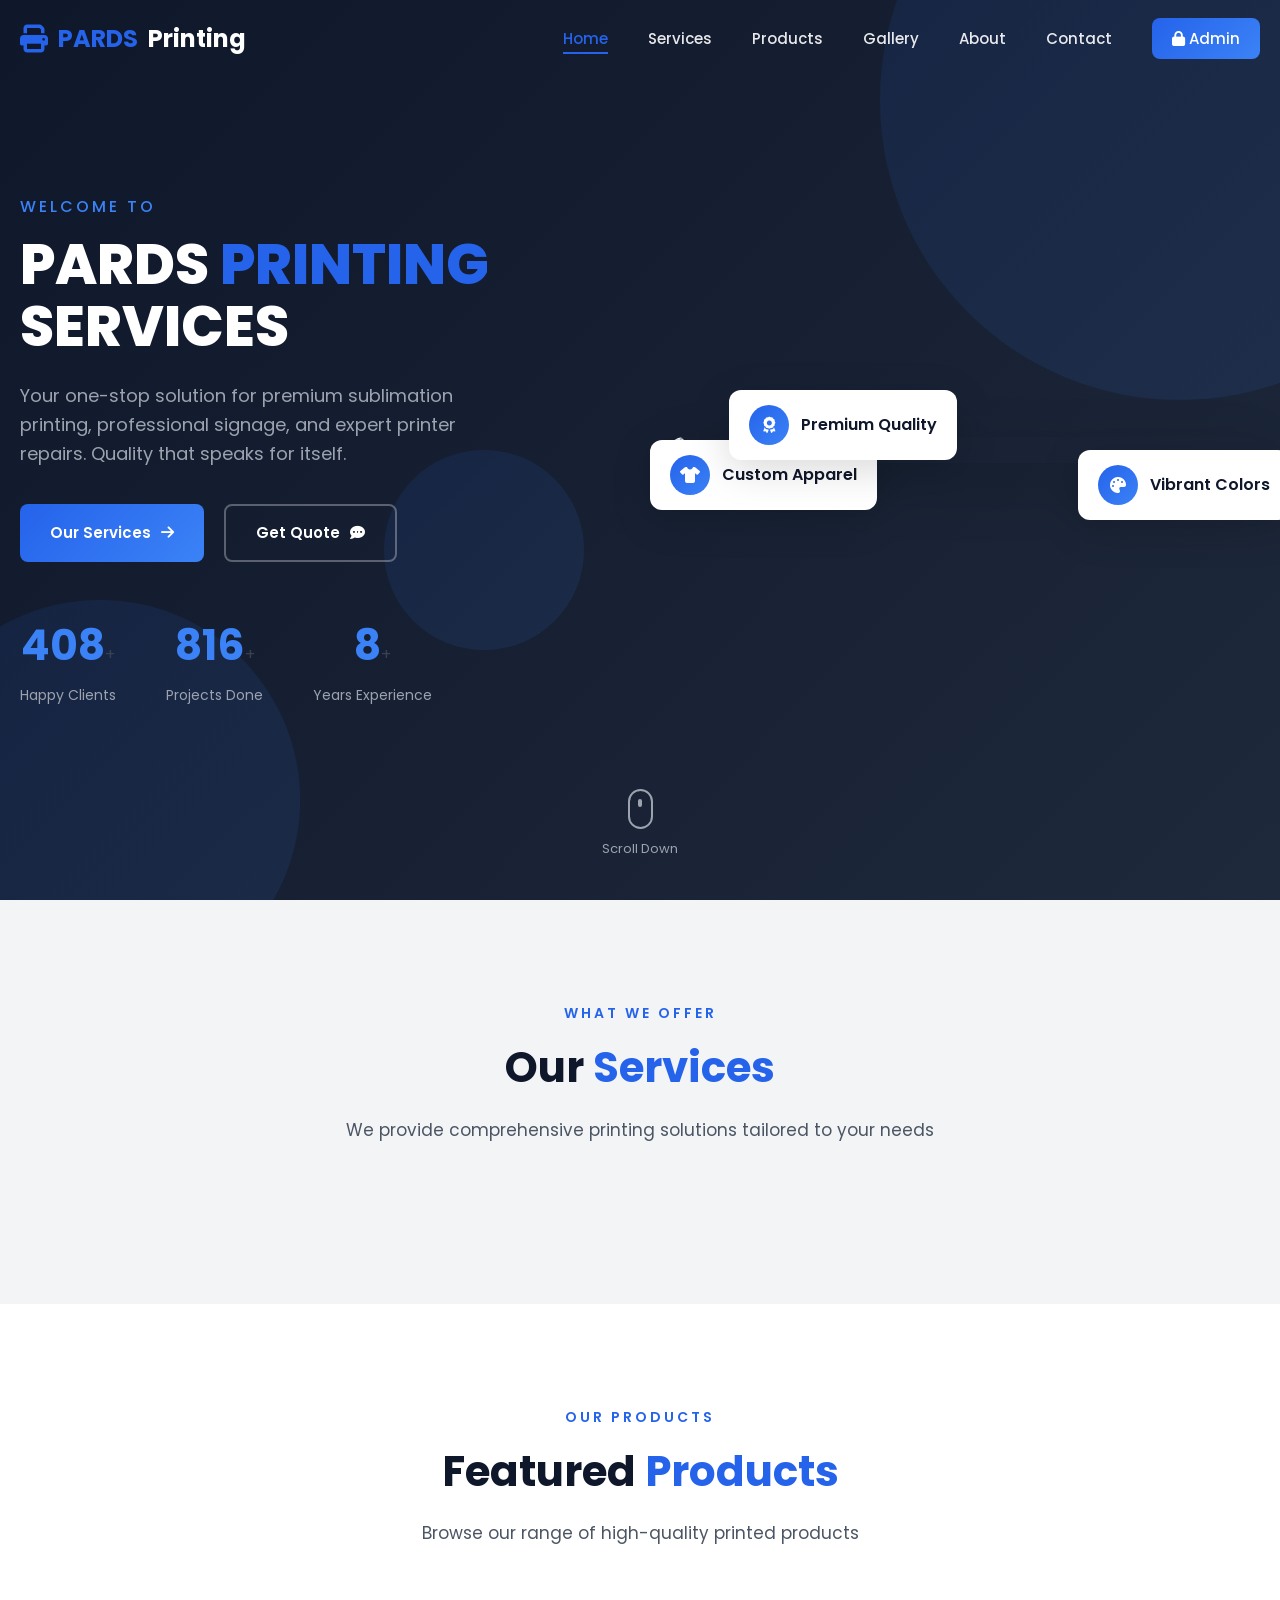
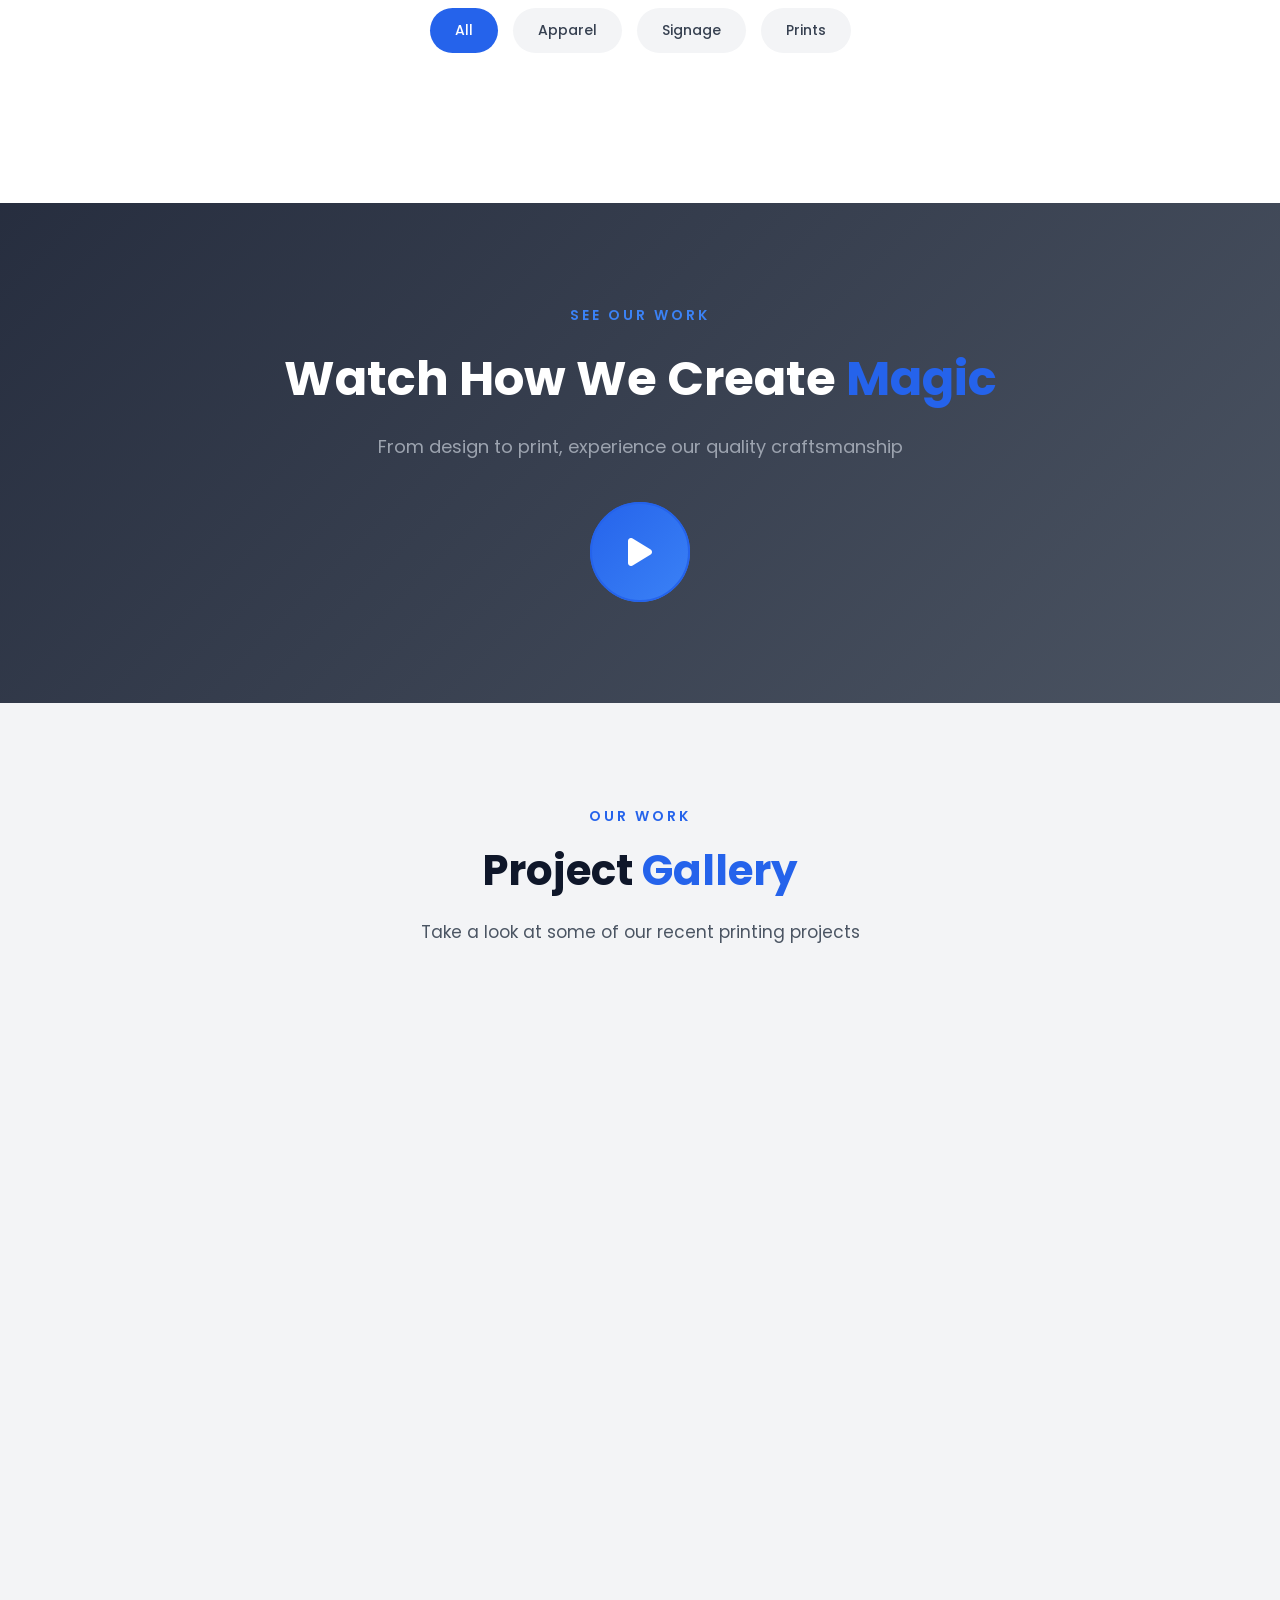
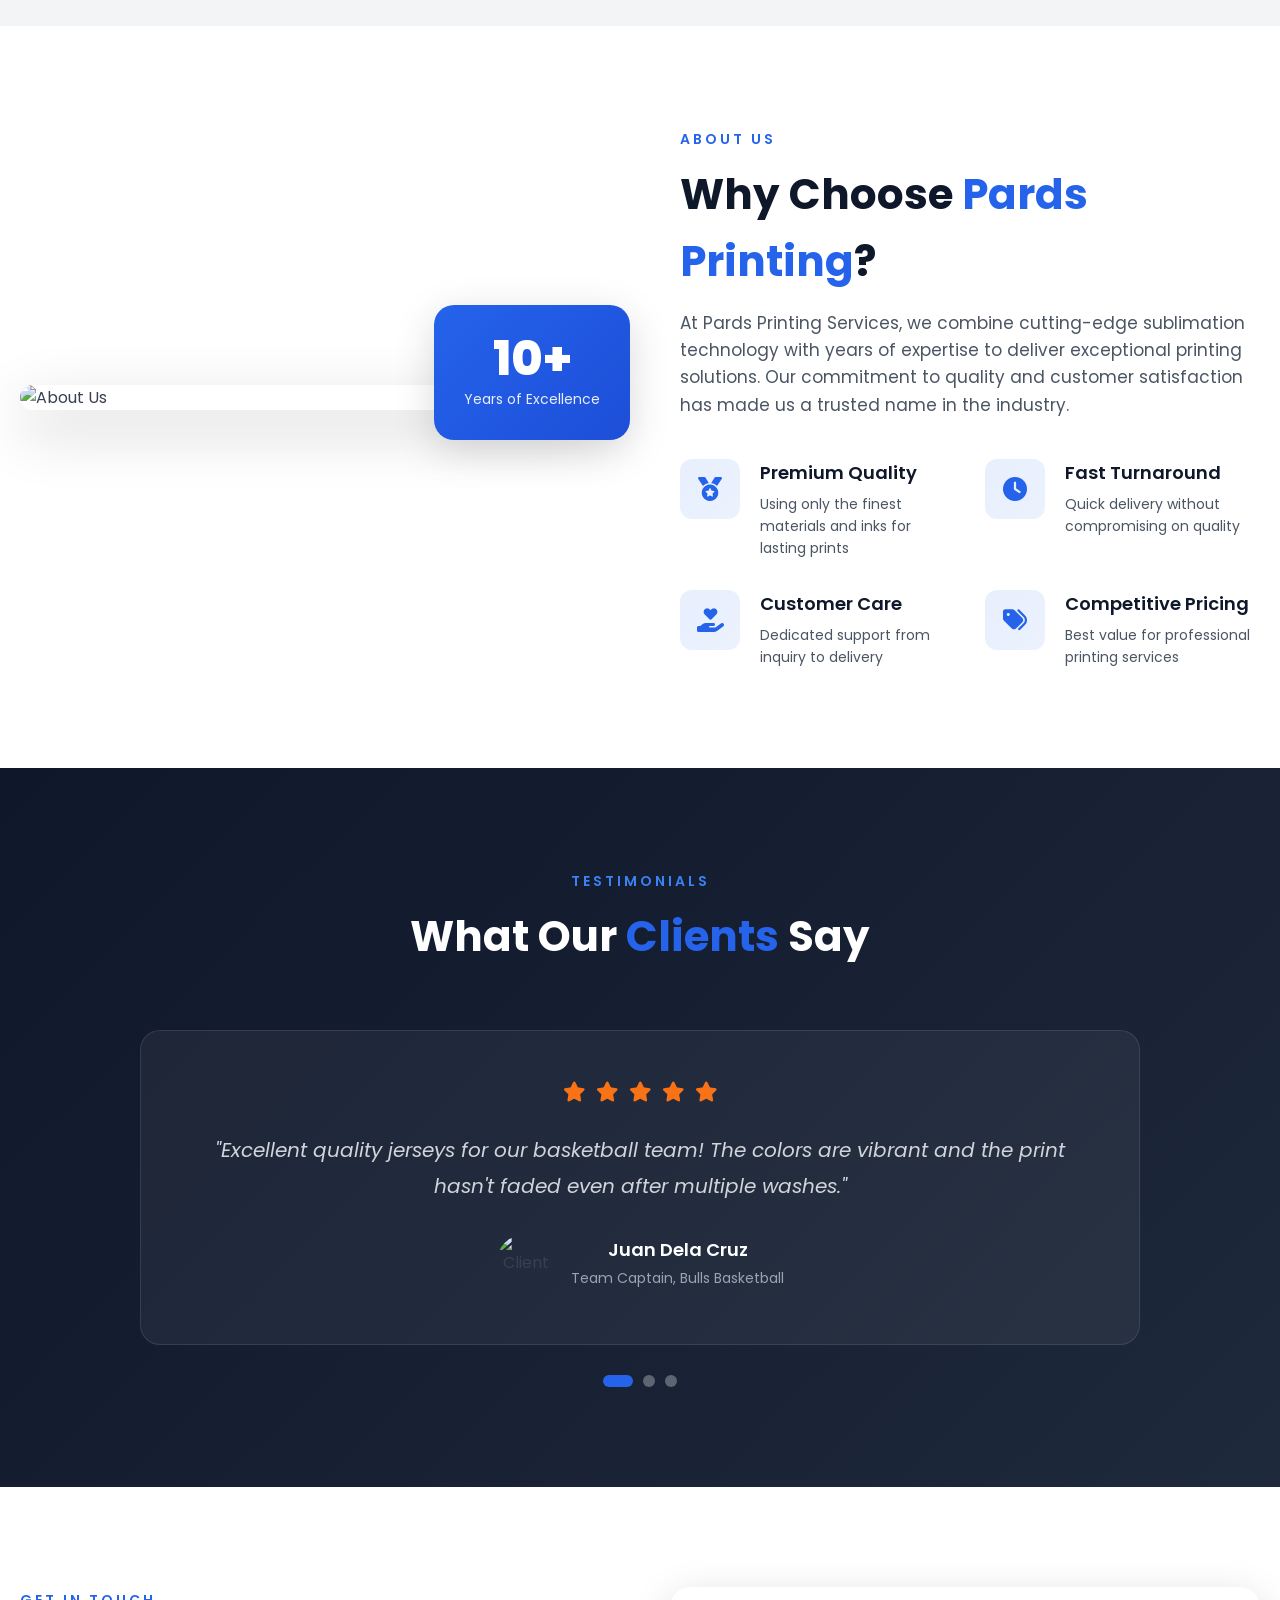
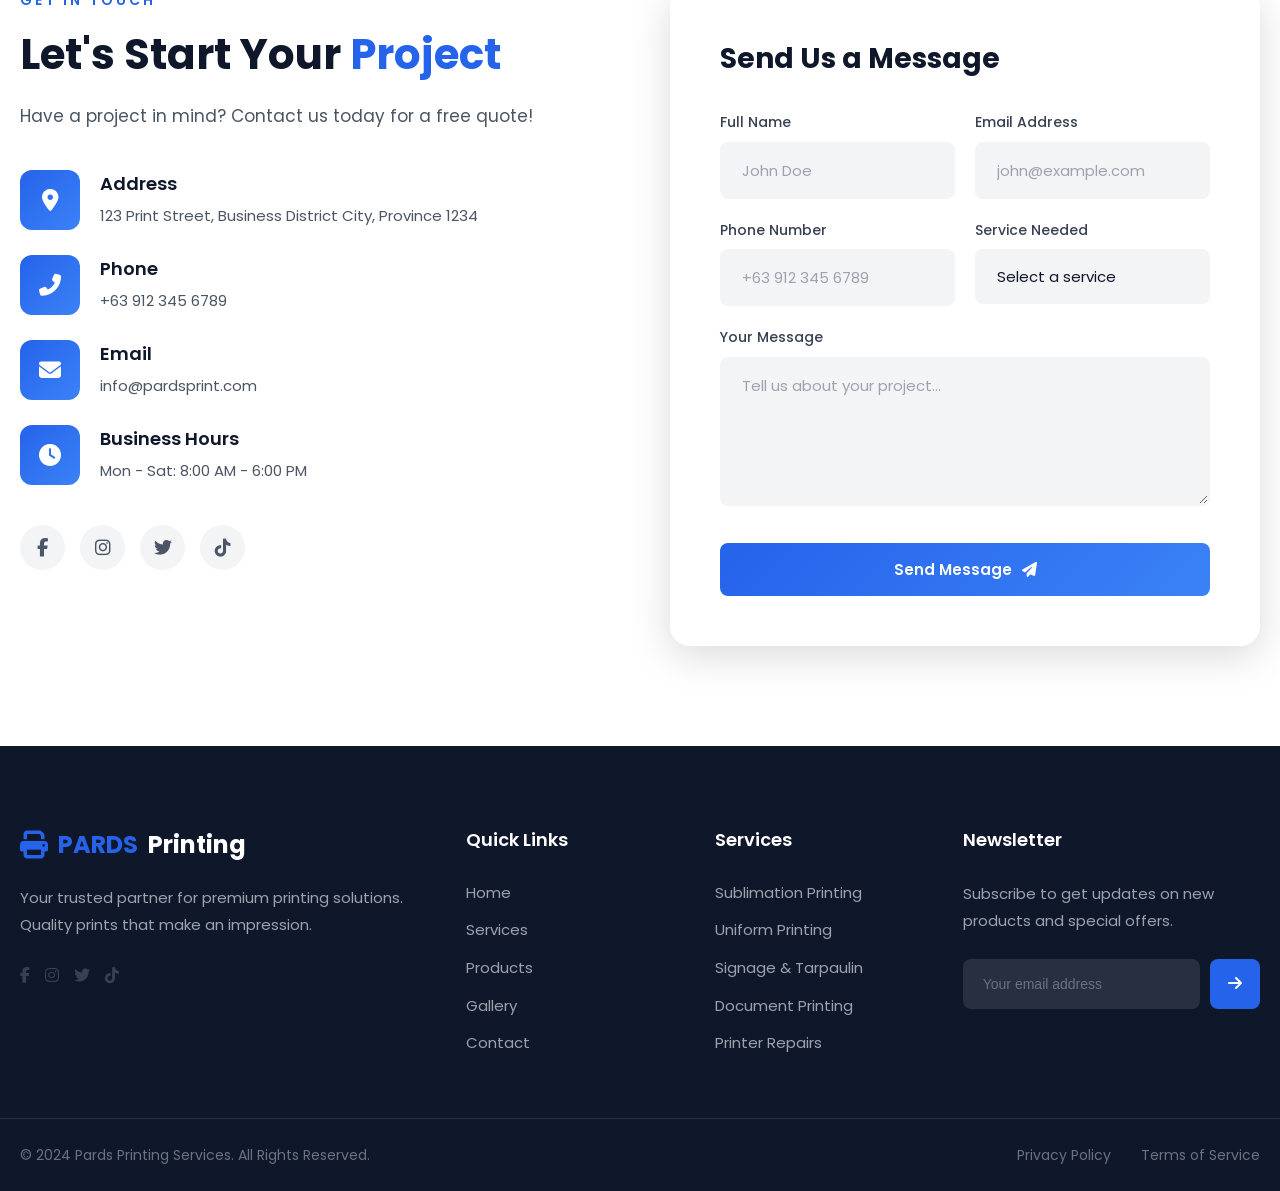
==== commit 6fef0c0f: "Update index.html" ====
--- a/index.html
+++ b/index.html
@@ -3,488 +3,497 @@
 <head>
     <meta charset="UTF-8">
     <meta name="viewport" content="width=device-width, initial-scale=1.0">
-    <title>Admin Dashboard | Pards Printing Services</title>
-    <link rel="stylesheet" href="admin-styles.css">
-    <link href="https://fonts.googleapis.com/css2?family=Poppins:wght@300;400;500;600;700&display=swap" rel="stylesheet">
+    <title>Pards Printing Services | Professional Sublimation & Printing</title>
+    <link rel="stylesheet" href="styles.css">
+    <link href="https://fonts.googleapis.com/css2?family=Poppins:wght@300;400;500;600;700;800&display=swap" rel="stylesheet">
     <link rel="stylesheet" href="https://cdnjs.cloudflare.com/ajax/libs/font-awesome/6.4.0/css/all.min.css">
 </head>
 <body>
-    <!-- Login Screen -->
-    <div class="login-screen" id="loginScreen">
-        <div class="login-container">
-            <div class="login-header">
-                <div class="login-logo">
-                    <i class="fas fa-print"></i>
-                </div>
-                <h1>Admin Login</h1>
-                <p>Pards Printing Services Dashboard</p>
-            </div>
-            <form class="login-form" id="loginForm">
-                <div class="form-group">
-                    <label for="username">Username</label>
-                    <div class="input-wrapper">
-                        <i class="fas fa-user"></i>
-                        <input type="text" id="username" placeholder="Enter username" required>
-                    </div>
-                </div>
-                <div class="form-group">
-                    <label for="password">Password</label>
-                    <div class="input-wrapper">
-                        <i class="fas fa-lock"></i>
-                        <input type="password" id="password" placeholder="Enter password" required>
-                        <button type="button" class="toggle-password" id="togglePassword">
-                            <i class="fas fa-eye"></i>
+    <!-- Preloader -->
+    <div class="preloader" id="preloader">
+        <div class="loader">
+            <div class="loader-icon">
+                <i class="fas fa-print"></i>
+            </div>
+            <p>PARDS PRINTING</p>
+        </div>
+    </div>
+
+    <!-- Navigation -->
+    <nav class="navbar" id="navbar">
+        <div class="nav-container">
+            <a href="#" class="logo">
+                <i class="fas fa-print"></i>
+                <span>PARDS</span> Printing
+            </a>
+            <div class="nav-toggle" id="navToggle">
+                <span></span>
+                <span></span>
+                <span></span>
+            </div>
+            <ul class="nav-menu" id="navMenu">
+                <li><a href="#home" class="nav-link active">Home</a></li>
+                <li><a href="#services" class="nav-link">Services</a></li>
+                <li><a href="#products" class="nav-link">Products</a></li>
+                <li><a href="#gallery" class="nav-link">Gallery</a></li>
+                <li><a href="#about" class="nav-link">About</a></li>
+                <li><a href="#contact" class="nav-link">Contact</a></li>
+                <li><a href="admin.html" class="nav-link admin-link"><i class="fas fa-lock"></i> Admin</a></li>
+            </ul>
+        </div>
+    </nav>
+
+    <!-- Hero Section -->
+    <section class="hero" id="home">
+        <div class="hero-bg">
+            <div class="hero-shape shape-1"></div>
+            <div class="hero-shape shape-2"></div>
+            <div class="hero-shape shape-3"></div>
+        </div>
+        <div class="hero-content">
+            <div class="hero-text">
+                <span class="hero-subtitle animate-fade-in" id="heroSubtitle">Welcome to</span>
+                <h1 class="hero-title animate-slide-up" id="heroTitle">
+                    PARDS <span class="highlight">PRINTING</span> SERVICES
+                </h1>
+                <p class="hero-description animate-slide-up-delay" id="heroDescription">
+                    Your one-stop solution for premium sublimation printing, professional signage, 
+                    and expert printer repairs. Quality that speaks for itself.
+                </p>
+                <div class="hero-buttons animate-fade-in-delay">
+                    <a href="#services" class="btn btn-primary">
+                        <span>Our Services</span>
+                        <i class="fas fa-arrow-right"></i>
+                    </a>
+                    <a href="#contact" class="btn btn-secondary">
+                        <span>Get Quote</span>
+                        <i class="fas fa-comment-dots"></i>
+                    </a>
+                </div>
+                <div class="hero-stats animate-fade-in-delay-2">
+                    <div class="stat-item">
+                        <span class="stat-number" id="statClients" data-count="500">0</span>+
+                        <span class="stat-label">Happy Clients</span>
+                    </div>
+                    <div class="stat-item">
+                        <span class="stat-number" id="statProjects" data-count="1000">0</span>+
+                        <span class="stat-label">Projects Done</span>
+                    </div>
+                    <div class="stat-item">
+                        <span class="stat-number" id="statExperience" data-count="10">0</span>+
+                        <span class="stat-label">Years Experience</span>
+                    </div>
+                </div>
+            </div>
+            <div class="hero-visual animate-float">
+                <div class="hero-image-container">
+                    <img src="https://images.unsplash.com/photo-1562157873-818bc0726f68?w=600" alt="Printing Services" class="hero-image" id="heroImage">
+                    <div class="floating-card card-1">
+                        <i class="fas fa-tshirt"></i>
+                        <span>Custom Apparel</span>
+                    </div>
+                    <div class="floating-card card-2">
+                        <i class="fas fa-palette"></i>
+                        <span>Vibrant Colors</span>
+                    </div>
+                    <div class="floating-card card-3">
+                        <i class="fas fa-award"></i>
+                        <span>Premium Quality</span>
+                    </div>
+                </div>
+            </div>
+        </div>
+        <div class="scroll-indicator">
+            <div class="mouse">
+                <div class="wheel"></div>
+            </div>
+            <span>Scroll Down</span>
+        </div>
+    </section>
+
+    <!-- Services Section -->
+    <section class="services" id="services">
+        <div class="container">
+            <div class="section-header">
+                <span class="section-subtitle">What We Offer</span>
+                <h2 class="section-title">Our <span class="highlight">Services</span></h2>
+                <p class="section-description">
+                    We provide comprehensive printing solutions tailored to your needs
+                </p>
+            </div>
+            <div class="services-grid" id="servicesGrid">
+                <!-- Services rendered by JavaScript -->
+            </div>
+        </div>
+    </section>
+
+    <!-- Products Section -->
+    <section class="products" id="products">
+        <div class="container">
+            <div class="section-header">
+                <span class="section-subtitle">Our Products</span>
+                <h2 class="section-title">Featured <span class="highlight">Products</span></h2>
+                <p class="section-description">
+                    Browse our range of high-quality printed products
+                </p>
+            </div>
+            <div class="product-filters">
+                <button class="filter-btn active" data-filter="all">All</button>
+                <button class="filter-btn" data-filter="apparel">Apparel</button>
+                <button class="filter-btn" data-filter="signage">Signage</button>
+                <button class="filter-btn" data-filter="prints">Prints</button>
+            </div>
+            <div class="products-grid" id="productsGrid">
+                <!-- Products rendered by JavaScript -->
+            </div>
+        </div>
+    </section>
+
+    <!-- Video Section -->
+    <section class="video-section">
+        <div class="video-overlay"></div>
+        <div class="container">
+            <div class="video-content">
+                <span class="video-subtitle">See Our Work</span>
+                <h2>Watch How We Create <span class="highlight">Magic</span></h2>
+                <p>From design to print, experience our quality craftsmanship</p>
+                <button class="play-btn" id="playBtn">
+                    <i class="fas fa-play"></i>
+                </button>
+            </div>
+        </div>
+        <!-- Video Modal -->
+        <div class="video-modal" id="videoModal">
+            <div class="modal-content">
+                <button class="close-modal" id="closeModal">&times;</button>
+                <div class="video-container">
+                    <video controls id="promoVideo">
+                        <source src="https://sample-videos.com/video321/mp4/720/big_buck_bunny_720p_1mb.mp4" type="video/mp4">
+                        Your browser does not support the video tag.
+                    </video>
+                </div>
+            </div>
+        </div>
+    </section>
+
+    <!-- Gallery Section -->
+    <section class="gallery" id="gallery">
+        <div class="container">
+            <div class="section-header">
+                <span class="section-subtitle">Our Work</span>
+                <h2 class="section-title">Project <span class="highlight">Gallery</span></h2>
+                <p class="section-description">
+                    Take a look at some of our recent printing projects
+                </p>
+            </div>
+            <div class="gallery-grid" id="galleryGrid">
+                <!-- Gallery rendered by JavaScript -->
+            </div>
+        </div>
+    </section>
+
+    <!-- About Section -->
+    <section class="about" id="about">
+        <div class="container">
+            <div class="about-content">
+                <div class="about-image">
+                    <div class="image-wrapper">
+                        <img src="https://images.unsplash.com/photo-1581092921461-eab62e97a780?w=600" alt="About Us">
+                        <div class="experience-badge">
+                            <span class="years" id="aboutYears">10+</span>
+                            <span class="text">Years of Excellence</span>
+                        </div>
+                    </div>
+                </div>
+                <div class="about-text">
+                    <span class="section-subtitle">About Us</span>
+                    <h2 class="section-title">Why Choose <span class="highlight">Pards Printing</span>?</h2>
+                    <p class="about-description">
+                        At Pards Printing Services, we combine cutting-edge sublimation technology with 
+                        years of expertise to deliver exceptional printing solutions. Our commitment to 
+                        quality and customer satisfaction has made us a trusted name in the industry.
+                    </p>
+                    <div class="about-features">
+                        <div class="feature-item">
+                            <div class="feature-icon">
+                                <i class="fas fa-medal"></i>
+                            </div>
+                            <div class="feature-text">
+                                <h4>Premium Quality</h4>
+                                <p>Using only the finest materials and inks for lasting prints</p>
+                            </div>
+                        </div>
+                        <div class="feature-item">
+                            <div class="feature-icon">
+                                <i class="fas fa-clock"></i>
+                            </div>
+                            <div class="feature-text">
+                                <h4>Fast Turnaround</h4>
+                                <p>Quick delivery without compromising on quality</p>
+                            </div>
+                        </div>
+                        <div class="feature-item">
+                            <div class="feature-icon">
+                                <i class="fas fa-hand-holding-heart"></i>
+                            </div>
+                            <div class="feature-text">
+                                <h4>Customer Care</h4>
+                                <p>Dedicated support from inquiry to delivery</p>
+                            </div>
+                        </div>
+                        <div class="feature-item">
+                            <div class="feature-icon">
+                                <i class="fas fa-tags"></i>
+                            </div>
+                            <div class="feature-text">
+                                <h4>Competitive Pricing</h4>
+                                <p>Best value for professional printing services</p>
+                            </div>
+                        </div>
+                    </div>
+                </div>
+            </div>
+        </div>
+    </section>
+
+    <!-- Testimonials Section -->
+    <section class="testimonials">
+        <div class="container">
+            <div class="section-header">
+                <span class="section-subtitle">Testimonials</span>
+                <h2 class="section-title">What Our <span class="highlight">Clients</span> Say</h2>
+            </div>
+            <div class="testimonial-slider">
+                <div class="testimonial-track" id="testimonialTrack">
+                    <div class="testimonial-card">
+                        <div class="stars">
+                            <i class="fas fa-star"></i>
+                            <i class="fas fa-star"></i>
+                            <i class="fas fa-star"></i>
+                            <i class="fas fa-star"></i>
+                            <i class="fas fa-star"></i>
+                        </div>
+                        <p>"Excellent quality jerseys for our basketball team! The colors are vibrant and the print hasn't faded even after multiple washes."</p>
+                        <div class="testimonial-author">
+                            <img src="https://images.unsplash.com/photo-1507003211169-0a1dd7228f2d?w=100" alt="Client">
+                            <div>
+                                <h5>Juan Dela Cruz</h5>
+                                <span>Team Captain, Bulls Basketball</span>
+                            </div>
+                        </div>
+                    </div>
+                    <div class="testimonial-card">
+                        <div class="stars">
+                            <i class="fas fa-star"></i>
+                            <i class="fas fa-star"></i>
+                            <i class="fas fa-star"></i>
+                            <i class="fas fa-star"></i>
+                            <i class="fas fa-star"></i>
+                        </div>
+                        <p>"They fixed our office printer in no time! Professional service and very reasonable rates. Highly recommended!"</p>
+                        <div class="testimonial-author">
+                            <img src="https://images.unsplash.com/photo-1494790108377-be9c29b29330?w=100" alt="Client">
+                            <div>
+                                <h5>Maria Santos</h5>
+                                <span>Office Manager, ABC Corp</span>
+                            </div>
+                        </div>
+                    </div>
+                    <div class="testimonial-card">
+                        <div class="stars">
+                            <i class="fas fa-star"></i>
+                            <i class="fas fa-star"></i>
+                            <i class="fas fa-star"></i>
+                            <i class="fas fa-star"></i>
+                            <i class="fas fa-star"></i>
+                        </div>
+                        <p>"Our school's P.E. uniforms turned out amazing! Great quality and the bulk order was delivered on time."</p>
+                        <div class="testimonial-author">
+                            <img src="https://images.unsplash.com/photo-1472099645785-5658abf4ff4e?w=100" alt="Client">
+                            <div>
+                                <h5>Pedro Reyes</h5>
+                                <span>Principal, XYZ High School</span>
+                            </div>
+                        </div>
+                    </div>
+                </div>
+                <div class="testimonial-dots" id="testimonialDots"></div>
+            </div>
+        </div>
+    </section>
+
+    <!-- Contact Section -->
+    <section class="contact" id="contact">
+        <div class="container">
+            <div class="contact-wrapper">
+                <div class="contact-info">
+                    <span class="section-subtitle">Get In Touch</span>
+                    <h2 class="section-title">Let's Start Your <span class="highlight">Project</span></h2>
+                    <p>Have a project in mind? Contact us today for a free quote!</p>
+                    <div class="contact-details">
+                        <div class="contact-item">
+                            <div class="contact-icon">
+                                <i class="fas fa-map-marker-alt"></i>
+                            </div>
+                            <div>
+                                <h4>Address</h4>
+                                <p id="contactAddress">123 Print Street, Business District City, Province 1234</p>
+                            </div>
+                        </div>
+                        <div class="contact-item">
+                            <div class="contact-icon">
+                                <i class="fas fa-phone-alt"></i>
+                            </div>
+                            <div>
+                                <h4>Phone</h4>
+                                <p id="contactPhone">+63 912 345 6789</p>
+                            </div>
+                        </div>
+                        <div class="contact-item">
+                            <div class="contact-icon">
+                                <i class="fas fa-envelope"></i>
+                            </div>
+                            <div>
+                                <h4>Email</h4>
+                                <p id="contactEmail">info@pardsprint.com</p>
+                            </div>
+                        </div>
+                        <div class="contact-item">
+                            <div class="contact-icon">
+                                <i class="fas fa-clock"></i>
+                            </div>
+                            <div>
+                                <h4>Business Hours</h4>
+                                <p id="contactHours">Mon - Sat: 8:00 AM - 6:00 PM</p>
+                            </div>
+                        </div>
+                    </div>
+                    <div class="social-links">
+                        <a href="#" class="social-link"><i class="fab fa-facebook-f"></i></a>
+                        <a href="#" class="social-link"><i class="fab fa-instagram"></i></a>
+                        <a href="#" class="social-link"><i class="fab fa-twitter"></i></a>
+                        <a href="#" class="social-link"><i class="fab fa-tiktok"></i></a>
+                    </div>
+                </div>
+                <div class="contact-form-wrapper">
+                    <form class="contact-form" id="contactForm">
+                        <h3>Send Us a Message</h3>
+                        <div class="form-row">
+                            <div class="form-group">
+                                <label for="name">Full Name</label>
+                                <input type="text" id="name" name="name" required placeholder="John Doe">
+                            </div>
+                            <div class="form-group">
+                                <label for="email">Email Address</label>
+                                <input type="email" id="email" name="email" required placeholder="john@example.com">
+                            </div>
+                        </div>
+                        <div class="form-row">
+                            <div class="form-group">
+                                <label for="phone">Phone Number</label>
+                                <input type="tel" id="phone" name="phone" placeholder="+63 912 345 6789">
+                            </div>
+                            <div class="form-group">
+                                <label for="service">Service Needed</label>
+                                <select id="service" name="service" required>
+                                    <option value="">Select a service</option>
+                                    <option value="sublimation">Sublimation Printing</option>
+                                    <option value="uniforms">Uniform Printing</option>
+                                    <option value="signage">Signage & Tarpaulin</option>
+                                    <option value="documents">Document Printing</option>
+                                    <option value="repair">Printer Repair</option>
+                                    <option value="other">Other</option>
+                                </select>
+                            </div>
+                        </div>
+                        <div class="form-group">
+                            <label for="message">Your Message</label>
+                            <textarea id="message" name="message" rows="5" required placeholder="Tell us about your project..."></textarea>
+                        </div>
+                        <button type="submit" class="btn btn-primary btn-block">
+                            <span>Send Message</span>
+                            <i class="fas fa-paper-plane"></i>
                         </button>
-                    </div>
-                </div>
-                <div class="form-options">
-                    <label class="remember-me">
-                        <input type="checkbox" id="rememberMe">
-                        <span>Remember me</span>
-                    </label>
-                    <a href="#" class="forgot-password">Forgot password?</a>
-                </div>
-                <button type="submit" class="btn-login">
-                    <span>Sign In</span>
-                    <i class="fas fa-arrow-right"></i>
-                </button>
-                <p class="login-hint">Demo: admin / admin123</p>
-            </form>
+                    </form>
+                </div>
+            </div>
+        </div>
+    </section>
+
+    <!-- Footer -->
+    <footer class="footer">
+        <div class="footer-top">
+            <div class="container">
+                <div class="footer-grid">
+                    <div class="footer-col">
+                        <div class="footer-logo">
+                            <i class="fas fa-print"></i>
+                            <span>PARDS</span> Printing
+                        </div>
+                        <p id="footerDescription">Your trusted partner for premium printing solutions. Quality prints that make an impression.</p>
+                        <div class="social-links">
+                            <a href="#"><i class="fab fa-facebook-f"></i></a>
+                            <a href="#"><i class="fab fa-instagram"></i></a>
+                            <a href="#"><i class="fab fa-twitter"></i></a>
+                            <a href="#"><i class="fab fa-tiktok"></i></a>
+                        </div>
+                    </div>
+                    <div class="footer-col">
+                        <h4>Quick Links</h4>
+                        <ul>
+                            <li><a href="#home">Home</a></li>
+                            <li><a href="#services">Services</a></li>
+                            <li><a href="#products">Products</a></li>
+                            <li><a href="#gallery">Gallery</a></li>
+                            <li><a href="#contact">Contact</a></li>
+                        </ul>
+                    </div>
+                    <div class="footer-col">
+                        <h4>Services</h4>
+                        <ul>
+                            <li><a href="#">Sublimation Printing</a></li>
+                            <li><a href="#">Uniform Printing</a></li>
+                            <li><a href="#">Signage & Tarpaulin</a></li>
+                            <li><a href="#">Document Printing</a></li>
+                            <li><a href="#">Printer Repairs</a></li>
+                        </ul>
+                    </div>
+                    <div class="footer-col">
+                        <h4>Newsletter</h4>
+                        <p>Subscribe to get updates on new products and special offers.</p>
+                        <form class="newsletter-form">
+                            <input type="email" placeholder="Your email address">
+                            <button type="submit"><i class="fas fa-arrow-right"></i></button>
+                        </form>
+                    </div>
+                </div>
+            </div>
+        </div>
+        <div class="footer-bottom">
+            <div class="container">
+                <p>&copy; 2024 Pards Printing Services. All Rights Reserved.</p>
+                <div class="footer-links">
+                    <a href="#">Privacy Policy</a>
+                    <a href="#">Terms of Service</a>
+                </div>
+            </div>
+        </div>
+    </footer>
+
+    <!-- Back to Top Button -->
+    <button class="back-to-top" id="backToTop">
+        <i class="fas fa-chevron-up"></i>
+    </button>
+
+    <!-- Toast Notification -->
+    <div class="toast" id="toast">
+        <div class="toast-content">
+            <i class="fas fa-check-circle"></i>
+            <span id="toastMessage">Message sent successfully!</span>
         </div>
     </div>
 
-    <!-- Main Dashboard -->
-    <div class="dashboard" id="dashboard" style="display: none;">
-        <!-- Sidebar -->
-        <aside class="sidebar" id="sidebar">
-            <div class="sidebar-header">
-                <div class="logo">
-                    <i class="fas fa-print"></i>
-                    <span>PARDS</span>
-                </div>
-                <button class="sidebar-toggle" id="sidebarToggle">
-                    <i class="fas fa-bars"></i>
-                </button>
-            </div>
-            <nav class="sidebar-nav">
-                <ul>
-                    <li class="nav-item active" data-page="dashboard">
-                        <a href="#">
-                            <i class="fas fa-th-large"></i>
-                            <span>Dashboard</span>
-                        </a>
-                    </li>
-                    <li class="nav-item" data-page="orders">
-                        <a href="#">
-                            <i class="fas fa-shopping-cart"></i>
-                            <span>Orders</span>
-                            <span class="badge">12</span>
-                        </a>
-                    </li>
-                    <li class="nav-item" data-page="products">
-                        <a href="#">
-                            <i class="fas fa-box"></i>
-                            <span>Products</span>
-                        </a>
-                    </li>
-                    <li class="nav-item" data-page="services">
-                        <a href="#">
-                            <i class="fas fa-cogs"></i>
-                            <span>Services</span>
-                        </a>
-                    </li>
-                    <li class="nav-item" data-page="gallery">
-                        <a href="#">
-                            <i class="fas fa-images"></i>
-                            <span>Gallery</span>
-                        </a>
-                    </li>
-                    <li class="nav-item" data-page="settings">
-                        <a href="#">
-                            <i class="fas fa-sliders-h"></i>
-                            <span>Settings</span>
-                        </a>
-                    </li>
-                </ul>
-            </nav>
-            <div class="sidebar-footer">
-                <a href="index.html" class="view-site" target="_blank">
-                    <i class="fas fa-external-link-alt"></i>
-                    <span>View Website</span>
-                </a>
-            </div>
-        </aside>
-
-        <!-- Main Content -->
-        <main class="main-content">
-            <!-- Top Bar -->
-            <header class="topbar">
-                <div class="topbar-left">
-                    <button class="mobile-toggle" id="mobileToggle">
-                        <i class="fas fa-bars"></i>
-                    </button>
-                    <div class="search-box">
-                        <i class="fas fa-search"></i>
-                        <input type="text" placeholder="Search...">
-                    </div>
-                </div>
-                <div class="topbar-right">
-                    <div class="notifications">
-                        <button class="notification-btn">
-                            <i class="fas fa-bell"></i>
-                            <span class="notification-badge">3</span>
-                        </button>
-                        <div class="notification-dropdown">
-                            <div class="dropdown-header">
-                                <h4>Notifications</h4>
-                                <a href="#">Mark all as read</a>
-                            </div>
-                            <div class="notification-list">
-                                <div class="notification-item unread">
-                                    <div class="notification-icon order">
-                                        <i class="fas fa-shopping-cart"></i>
-                                    </div>
-                                    <div class="notification-content">
-                                        <p>New order #1234 received</p>
-                                        <span>2 minutes ago</span>
-                                    </div>
-                                </div>
-                                <div class="notification-item unread">
-                                    <div class="notification-icon message">
-                                        <i class="fas fa-envelope"></i>
-                                    </div>
-                                    <div class="notification-content">
-                                        <p>New message from Juan Dela Cruz</p>
-                                        <span>15 minutes ago</span>
-                                    </div>
-                                </div>
-                                <div class="notification-item">
-                                    <div class="notification-icon repair">
-                                        <i class="fas fa-tools"></i>
-                                    </div>
-                                    <div class="notification-content">
-                                        <p>Repair job completed</p>
-                                        <span>1 hour ago</span>
-                                    </div>
-                                </div>
-                            </div>
-                            <div class="dropdown-footer">
-                                <a href="#">View all notifications</a>
-                            </div>
-                        </div>
-                    </div>
-                    <div class="user-menu">
-                        <button class="user-btn">
-                            <img src="https://images.unsplash.com/photo-1472099645785-5658abf4ff4e?w=100" alt="Admin">
-                            <span>Admin</span>
-                            <i class="fas fa-chevron-down"></i>
-                        </button>
-                        <div class="user-dropdown">
-                            <a href="#"><i class="fas fa-user"></i> Profile</a>
-                            <a href="#"><i class="fas fa-cog"></i> Settings</a>
-                            <hr>
-                            <a href="#" id="logoutBtn"><i class="fas fa-sign-out-alt"></i> Logout</a>
-                        </div>
-                    </div>
-                </div>
-            </header>
-
-            <!-- Dashboard Content -->
-            <div class="content-wrapper">
-                <!-- Dashboard Page -->
-                <div class="page active" id="dashboardPage">
-                    <div class="page-header">
-                        <h1>Dashboard</h1>
-                        <p>Welcome back, Admin! Here's what's happening today.</p>
-                    </div>
-
-                    <!-- Stats Cards -->
-                    <div class="stats-grid">
-                        <div class="stat-card">
-                            <div class="stat-icon products">
-                                <i class="fas fa-box"></i>
-                            </div>
-                            <div class="stat-info">
-                                <h3 id="totalProducts">0</h3>
-                                <p>Total Products</p>
-                            </div>
-                        </div>
-                        <div class="stat-card">
-                            <div class="stat-icon services">
-                                <i class="fas fa-cogs"></i>
-                            </div>
-                            <div class="stat-info">
-                                <h3 id="totalServices">0</h3>
-                                <p>Total Services</p>
-                            </div>
-                        </div>
-                        <div class="stat-card">
-                            <div class="stat-icon gallery">
-                                <i class="fas fa-images"></i>
-                            </div>
-                            <div class="stat-info">
-                                <h3 id="totalGallery">0</h3>
-                                <p>Gallery Items</p>
-                            </div>
-                        </div>
-                        <div class="stat-card">
-                            <div class="stat-icon orders">
-                                <i class="fas fa-shopping-cart"></i>
-                            </div>
-                            <div class="stat-info">
-                                <h3>156</h3>
-                                <p>Total Orders</p>
-                            </div>
-                        </div>
-                    </div>
-
-                    <!-- Quick Actions -->
-                    <div class="quick-actions">
-                        <div class="section-header">
-                            <h3>Quick Actions</h3>
-                        </div>
-                        <div class="action-grid">
-                            <button class="action-card" id="addProductBtn">
-                                <i class="fas fa-plus-circle"></i>
-                                <span>Add Product</span>
-                            </button>
-                            <button class="action-card" id="addServiceBtn">
-                                <i class="fas fa-plus-circle"></i>
-                                <span>Add Service</span>
-                            </button>
-                            <button class="action-card" id="addGalleryBtn">
-                                <i class="fas fa-plus-circle"></i>
-                                <span>Add Gallery Item</span>
-                            </button>
-                            <button class="action-card" onclick="window.location.href='index.html'">
-                                <i class="fas fa-external-link-alt"></i>
-                                <span>View Website</span>
-                            </button>
-                        </div>
-                    </div>
-                </div>
-
-                <!-- Products Page -->
-                <div class="page" id="productsPage">
-                    <div class="page-header">
-                        <div>
-                            <h1>Products</h1>
-                            <p>Manage your product catalog</p>
-                        </div>
-                        <button class="btn-primary" id="addProductBtn2">
-                            <i class="fas fa-plus"></i>
-                            <span>Add Product</span>
-                        </button>
-                    </div>
-
-                    <div class="products-admin-grid" id="productsGrid">
-                        <!-- Products will be rendered here -->
-                    </div>
-                </div>
-
-                <!-- Services Page -->
-                <div class="page" id="servicesPage">
-                    <div class="page-header">
-                        <div>
-                            <h1>Services</h1>
-                            <p>Manage your services</p>
-                        </div>
-                        <button class="btn-primary" id="addServiceBtn2">
-                            <i class="fas fa-plus"></i>
-                            <span>Add Service</span>
-                        </button>
-                    </div>
-
-                    <div class="services-admin-grid" id="servicesGrid">
-                        <!-- Services will be rendered here -->
-                    </div>
-                </div>
-
-                <!-- Gallery Page -->
-                <div class="page" id="galleryPage">
-                    <div class="page-header">
-                        <div>
-                            <h1>Gallery</h1>
-                            <p>Manage your gallery images</p>
-                        </div>
-                        <button class="btn-primary" id="addGalleryBtn2">
-                            <i class="fas fa-plus"></i>
-                            <span>Add Image</span>
-                        </button>
-                    </div>
-
-                    <div class="gallery-admin-grid" id="galleryGrid">
-                        <!-- Gallery items will be rendered here -->
-                    </div>
-                </div>
-
-                <!-- Settings Page -->
-                <div class="page" id="settingsPage">
-                    <div class="page-header">
-                        <div>
-                            <h1>Settings</h1>
-                            <p>Manage your website settings</p>
-                        </div>
-                    </div>
-
-                    <div class="settings-container">
-                        <div class="settings-tabs">
-                            <button class="settings-tab active" data-tab="general">
-                                <i class="fas fa-cog"></i>
-                                <span>General</span>
-                            </button>
-                            <button class="settings-tab" data-tab="hero">
-                                <i class="fas fa-home"></i>
-                                <span>Hero Section</span>
-                            </button>
-                            <button class="settings-tab" data-tab="stats">
-                                <i class="fas fa-chart-bar"></i>
-                                <span>Statistics</span>
-                            </button>
-                            <button class="settings-tab" data-tab="data">
-                                <i class="fas fa-database"></i>
-                                <span>Data Management</span>
-                            </button>
-                        </div>
-                        <div class="settings-content">
-                            <!-- General Settings -->
-                            <div class="settings-panel active" id="generalPanel">
-                                <h3>General Settings</h3>
-                                <form class="settings-form" id="generalSettingsForm">
-                                    <div class="form-group">
-                                        <label>Business Name</label>
-                                        <input type="text" id="businessName" value="Pards Printing Services">
-                                    </div>
-                                    <div class="form-group">
-                                        <label>Address</label>
-                                        <textarea id="businessAddress" rows="2">123 Print Street, Business District City, Province 1234</textarea>
-                                    </div>
-                                    <div class="form-row">
-                                        <div class="form-group">
-                                            <label>Phone</label>
-                                            <input type="text" id="businessPhone" value="+63 912 345 6789">
-                                        </div>
-                                        <div class="form-group">
-                                            <label>Email</label>
-                                            <input type="email" id="businessEmail" value="info@pardsprint.com">
-                                        </div>
-                                    </div>
-                                    <div class="form-group">
-                                        <label>Business Hours</label>
-                                        <input type="text" id="businessHours" value="Mon - Sat: 8:00 AM - 6:00 PM">
-                                    </div>
-                                    <button type="submit" class="btn-primary">Save Settings</button>
-                                </form>
-                            </div>
-
-                            <!-- Hero Settings -->
-                            <div class="settings-panel" id="heroPanel">
-                                <h3>Hero Section Settings</h3>
-                                <form class="settings-form" id="heroSettingsForm">
-                                    <div class="form-group">
-                                        <label>Hero Title</label>
-                                        <input type="text" id="heroTitle" value="PARDS PRINTING SERVICES">
-                                    </div>
-                                    <div class="form-group">
-                                        <label>Hero Subtitle</label>
-                                        <input type="text" id="heroSubtitle" value="Welcome to">
-                                    </div>
-                                    <div class="form-group">
-                                        <label>Hero Description</label>
-                                        <textarea id="heroDescription" rows="3">Your one-stop solution for premium sublimation printing, professional signage, and expert printer repairs. Quality that speaks for itself.</textarea>
-                                    </div>
-                                    <div class="form-group">
-                                        <label>Hero Image URL</label>
-                                        <input type="url" id="heroImage" value="https://images.unsplash.com/photo-1562157873-818bc0726f68?w=600">
-                                    </div>
-                                    <div class="form-group">
-                                        <label>Video URL</label>
-                                        <input type="url" id="videoUrl" value="https://sample-videos.com/video321/mp4/720/big_buck_bunny_720p_1mb.mp4">
-                                    </div>
-                                    <button type="submit" class="btn-primary">Save Hero Settings</button>
-                                </form>
-                            </div>
-
-                            <!-- Statistics -->
-                            <div class="settings-panel" id="statsPanel">
-                                <h3>Statistics</h3>
-                                <form class="settings-form" id="statsSettingsForm">
-                                    <div class="form-row">
-                                        <div class="form-group">
-                                            <label>Happy Clients</label>
-                                            <input type="number" id="statClients" value="500">
-                                        </div>
-                                        <div class="form-group">
-                                            <label>Projects Done</label>
-                                            <input type="number" id="statProjects" value="1000">
-                                        </div>
-                                    </div>
-                                    <div class="form-group">
-                                        <label>Years Experience</label>
-                                        <input type="number" id="statExperience" value="10">
-                                    </div>
-                                    <button type="submit" class="btn-primary">Save Statistics</button>
-                                </form>
-                            </div>
-
-                            <!-- Data Management -->
-                            <div class="settings-panel" id="dataPanel">
-                                <h3>Data Management</h3>
-                                <div class="data-management">
-                                    <div class="data-actions">
-                                        <button class="btn-secondary" id="exportDataBtn">
-                                            <i class="fas fa-download"></i> Export Data
-                                        </button>
-                                        <button class="btn-secondary" id="importDataBtn">
-                                            <i class="fas fa-upload"></i> Import Data
-                                        </button>
-                                        <button class="btn-danger" id="resetDataBtn">
-                                            <i class="fas fa-trash"></i> Reset to Default
-                                        </button>
-                                    </div>
-                                    <div class="data-status">
-                                        <p>Data is stored locally in your browser. <span id="dataSize"></span></p>
-                                    </div>
-                                    <input type="file" id="importFile" accept=".json" style="display:none">
-                                </div>
-                            </div>
-                        </div>
-                    </div>
-                </div>
-            </div>
-        </main>
-    </div>
-
-    <!-- Modal for Add/Edit -->
-    <div class="modal" id="itemModal">
-        <div class="modal-content">
-            <div class="modal-header">
-                <h3 id="modalTitle">Add Item</h3>
-                <button class="close-btn" id="modalClose">&times;</button>
-            </div>
-            <div class="modal-body">
-                <form id="itemForm">
-                    <input type="hidden" id="itemId">
-                    <input type="hidden" id="itemType">
-                    <div id="modalFields">
-                        <!-- Dynamic fields will be rendered here -->
-                    </div>
-                </form>
-            </div>
-            <div class="modal-footer">
-                <button class="btn-secondary" id="modalCancel">Cancel</button>
-                <button class="btn-primary" id="modalSave">Save</button>
-            </div>
-        </div>
-    </div>
-
-    <!-- Toast -->
-    <div class="admin-toast" id="adminToast">
-        <i class="fas fa-check-circle"></i>
-        <span id="adminToastMessage">Action completed successfully!</span>
-    </div>
-
     <script src="data.js"></script>
-    <script src="admin-script.js"></script>
+    <script src="script.js"></script>
 </body>
 </html>
--- a/styles.css
+++ b/styles.css
@@ -0,0 +1,2002 @@
+/* ==========================================
+   PARDS PRINTING SERVICES - MAIN STYLESHEET
+   ========================================== */
+
+/* CSS Variables */
+:root {
+    /* Primary Colors */
+    --primary: #2563eb;
+    --primary-dark: #1d4ed8;
+    --primary-light: #3b82f6;
+    
+    /* Secondary Colors */
+    --secondary: #f97316;
+    --secondary-dark: #ea580c;
+    --secondary-light: #fb923c;
+    
+    /* Neutrals */
+    --dark: #0f172a;
+    --dark-light: #1e293b;
+    --gray-900: #111827;
+    --gray-800: #1f2937;
+    --gray-700: #374151;
+    --gray-600: #4b5563;
+    --gray-500: #6b7280;
+    --gray-400: #9ca3af;
+    --gray-300: #d1d5db;
+    --gray-200: #e5e7eb;
+    --gray-100: #f3f4f6;
+    --white: #ffffff;
+    
+    /* Accents */
+    --success: #10b981;
+    --warning: #f59e0b;
+    --error: #ef4444;
+    
+    /* Typography */
+    --font-primary: 'Poppins', sans-serif;
+    
+    /* Spacing */
+    --section-padding: 100px 0;
+    --container-padding: 0 20px;
+    
+    /* Border Radius */
+    --radius-sm: 8px;
+    --radius-md: 12px;
+    --radius-lg: 20px;
+    --radius-xl: 30px;
+    
+    /* Shadows */
+    --shadow-sm: 0 2px 8px rgba(0, 0, 0, 0.08);
+    --shadow-md: 0 4px 20px rgba(0, 0, 0, 0.1);
+    --shadow-lg: 0 10px 40px rgba(0, 0, 0, 0.15);
+    --shadow-xl: 0 20px 60px rgba(0, 0, 0, 0.2);
+    
+    /* Transitions */
+    --transition-fast: 0.2s ease;
+    --transition-base: 0.3s ease;
+    --transition-slow: 0.5s ease;
+}
+
+/* Reset & Base Styles */
+*, *::before, *::after {
+    margin: 0;
+    padding: 0;
+    box-sizing: border-box;
+}
+
+html {
+    scroll-behavior: smooth;
+}
+
+body {
+    font-family: var(--font-primary);
+    font-size: 16px;
+    line-height: 1.6;
+    color: var(--gray-700);
+    background-color: var(--white);
+    overflow-x: hidden;
+}
+
+a {
+    text-decoration: none;
+    color: inherit;
+    transition: var(--transition-base);
+}
+
+ul {
+    list-style: none;
+}
+
+img {
+    max-width: 100%;
+    height: auto;
+    display: block;
+}
+
+button {
+    cursor: pointer;
+    border: none;
+    outline: none;
+    font-family: inherit;
+}
+
+.container {
+    max-width: 1280px;
+    margin: 0 auto;
+    padding: var(--container-padding);
+}
+
+.highlight {
+    color: var(--primary);
+}
+
+/* ==========================================
+   PRELOADER
+   ========================================== */
+.preloader {
+    position: fixed;
+    top: 0;
+    left: 0;
+    width: 100%;
+    height: 100%;
+    background: linear-gradient(135deg, var(--dark) 0%, var(--dark-light) 100%);
+    display: flex;
+    justify-content: center;
+    align-items: center;
+    z-index: 10000;
+    transition: opacity 0.5s ease, visibility 0.5s ease;
+}
+
+.preloader.hidden {
+    opacity: 0;
+    visibility: hidden;
+}
+
+.loader {
+    text-align: center;
+}
+
+.loader-icon {
+    width: 80px;
+    height: 80px;
+    background: linear-gradient(135deg, var(--primary) 0%, var(--primary-light) 100%);
+    border-radius: 50%;
+    display: flex;
+    justify-content: center;
+    align-items: center;
+    margin: 0 auto 20px;
+    animation: pulse 1.5s infinite;
+}
+
+.loader-icon i {
+    font-size: 36px;
+    color: var(--white);
+}
+
+.loader p {
+    color: var(--white);
+    font-size: 18px;
+    font-weight: 600;
+    letter-spacing: 4px;
+}
+
+@keyframes pulse {
+    0%, 100% {
+        transform: scale(1);
+        box-shadow: 0 0 0 0 rgba(37, 99, 235, 0.4);
+    }
+    50% {
+        transform: scale(1.05);
+        box-shadow: 0 0 0 20px rgba(37, 99, 235, 0);
+    }
+}
+
+/* ==========================================
+   NAVIGATION
+   ========================================== */
+.navbar {
+    position: fixed;
+    top: 0;
+    left: 0;
+    width: 100%;
+    padding: 20px 0;
+    z-index: 1000;
+    transition: var(--transition-base);
+}
+
+.navbar.scrolled {
+    background: rgba(255, 255, 255, 0.98);
+    backdrop-filter: blur(10px);
+    padding: 15px 0;
+    box-shadow: var(--shadow-md);
+}
+
+.nav-container {
+    max-width: 1280px;
+    margin: 0 auto;
+    padding: 0 20px;
+    display: flex;
+    justify-content: space-between;
+    align-items: center;
+}
+
+.logo {
+    display: flex;
+    align-items: center;
+    gap: 10px;
+    font-size: 24px;
+    font-weight: 700;
+    color: var(--white);
+    transition: var(--transition-base);
+}
+
+.navbar.scrolled .logo {
+    color: var(--dark);
+}
+
+.logo i {
+    font-size: 28px;
+    color: var(--primary);
+}
+
+.logo span {
+    color: var(--primary);
+}
+
+.nav-menu {
+    display: flex;
+    align-items: center;
+    gap: 40px;
+}
+
+.nav-link {
+    font-size: 15px;
+    font-weight: 500;
+    color: rgba(255, 255, 255, 0.9);
+    position: relative;
+    padding: 5px 0;
+}
+
+.navbar.scrolled .nav-link {
+    color: var(--gray-700);
+}
+
+.nav-link::after {
+    content: '';
+    position: absolute;
+    bottom: 0;
+    left: 0;
+    width: 0;
+    height: 2px;
+    background: var(--primary);
+    transition: var(--transition-base);
+}
+
+.nav-link:hover::after,
+.nav-link.active::after {
+    width: 100%;
+}
+
+.nav-link:hover,
+.nav-link.active {
+    color: var(--primary);
+}
+
+.admin-link {
+    background: linear-gradient(135deg, var(--primary) 0%, var(--primary-light) 100%);
+    color: var(--white) !important;
+    padding: 10px 20px !important;
+    border-radius: var(--radius-sm);
+}
+
+.admin-link:hover {
+    transform: translateY(-2px);
+    box-shadow: 0 5px 20px rgba(37, 99, 235, 0.4);
+}
+
+.nav-toggle {
+    display: none;
+    flex-direction: column;
+    gap: 5px;
+    cursor: pointer;
+    z-index: 1001;
+}
+
+.nav-toggle span {
+    width: 25px;
+    height: 3px;
+    background: var(--white);
+    border-radius: 3px;
+    transition: var(--transition-base);
+}
+
+.navbar.scrolled .nav-toggle span {
+    background: var(--dark);
+}
+
+/* ==========================================
+   HERO SECTION
+   ========================================== */
+.hero {
+    min-height: 100vh;
+    background: linear-gradient(135deg, var(--dark) 0%, var(--dark-light) 100%);
+    position: relative;
+    display: flex;
+    align-items: center;
+    overflow: hidden;
+}
+
+.hero-bg {
+    position: absolute;
+    top: 0;
+    left: 0;
+    width: 100%;
+    height: 100%;
+    overflow: hidden;
+}
+
+.hero-shape {
+    position: absolute;
+    border-radius: 50%;
+    background: linear-gradient(135deg, var(--primary) 0%, var(--primary-light) 100%);
+    opacity: 0.1;
+}
+
+.shape-1 {
+    width: 600px;
+    height: 600px;
+    top: -200px;
+    right: -200px;
+    animation: float 20s infinite;
+}
+
+.shape-2 {
+    width: 400px;
+    height: 400px;
+    bottom: -100px;
+    left: -100px;
+    animation: float 15s infinite reverse;
+}
+
+.shape-3 {
+    width: 200px;
+    height: 200px;
+    top: 50%;
+    left: 30%;
+    animation: float 10s infinite;
+}
+
+@keyframes float {
+    0%, 100% {
+        transform: translate(0, 0) rotate(0deg);
+    }
+    25% {
+        transform: translate(20px, -20px) rotate(5deg);
+    }
+    50% {
+        transform: translate(-10px, 20px) rotate(-5deg);
+    }
+    75% {
+        transform: translate(-20px, -10px) rotate(3deg);
+    }
+}
+
+.hero-content {
+    max-width: 1280px;
+    margin: 0 auto;
+    padding: 0 20px;
+    display: grid;
+    grid-template-columns: 1fr 1fr;
+    gap: 60px;
+    align-items: center;
+    position: relative;
+    z-index: 1;
+}
+
+.hero-subtitle {
+    display: inline-block;
+    font-size: 16px;
+    font-weight: 500;
+    color: var(--primary-light);
+    text-transform: uppercase;
+    letter-spacing: 3px;
+    margin-bottom: 15px;
+}
+
+.hero-title {
+    font-size: 56px;
+    font-weight: 800;
+    color: var(--white);
+    line-height: 1.1;
+    margin-bottom: 25px;
+}
+
+.hero-description {
+    font-size: 18px;
+    color: var(--gray-400);
+    max-width: 500px;
+    margin-bottom: 35px;
+}
+
+.hero-buttons {
+    display: flex;
+    gap: 20px;
+    margin-bottom: 50px;
+}
+
+/* Buttons */
+.btn {
+    display: inline-flex;
+    align-items: center;
+    gap: 10px;
+    padding: 15px 30px;
+    font-size: 15px;
+    font-weight: 600;
+    border-radius: var(--radius-sm);
+    transition: var(--transition-base);
+}
+
+.btn-primary {
+    background: linear-gradient(135deg, var(--primary) 0%, var(--primary-light) 100%);
+    color: var(--white);
+}
+
+.btn-primary:hover {
+    transform: translateY(-3px);
+    box-shadow: 0 10px 30px rgba(37, 99, 235, 0.4);
+}
+
+.btn-secondary {
+    background: transparent;
+    color: var(--white);
+    border: 2px solid rgba(255, 255, 255, 0.3);
+}
+
+.btn-secondary:hover {
+    background: var(--white);
+    color: var(--dark);
+    border-color: var(--white);
+}
+
+.btn-block {
+    width: 100%;
+    justify-content: center;
+}
+
+/* Hero Stats */
+.hero-stats {
+    display: flex;
+    gap: 50px;
+}
+
+.stat-item {
+    text-align: center;
+}
+
+.stat-number {
+    font-size: 42px;
+    font-weight: 700;
+    color: var(--primary-light);
+}
+
+.stat-label {
+    display: block;
+    font-size: 14px;
+    color: var(--gray-400);
+    margin-top: 5px;
+}
+
+/* Hero Visual */
+.hero-visual {
+    position: relative;
+}
+
+.hero-image-container {
+    position: relative;
+}
+
+.hero-image {
+    width: 100%;
+    border-radius: var(--radius-lg);
+    box-shadow: var(--shadow-xl);
+}
+
+.floating-card {
+    position: absolute;
+    background: var(--white);
+    padding: 15px 20px;
+    border-radius: var(--radius-md);
+    display: flex;
+    align-items: center;
+    gap: 12px;
+    box-shadow: var(--shadow-lg);
+    animation: floatCard 3s ease-in-out infinite;
+}
+
+.floating-card i {
+    width: 40px;
+    height: 40px;
+    background: linear-gradient(135deg, var(--primary) 0%, var(--primary-light) 100%);
+    border-radius: 50%;
+    display: flex;
+    justify-content: center;
+    align-items: center;
+    color: var(--white);
+}
+
+.floating-card span {
+    font-weight: 600;
+    color: var(--dark);
+    white-space: nowrap;
+}
+
+.card-1 {
+    top: 10%;
+    left: -20px;
+    animation-delay: 0s;
+}
+
+.card-2 {
+    top: 50%;
+    right: -30px;
+    animation-delay: 0.5s;
+}
+
+.card-3 {
+    bottom: 10%;
+    left: 10%;
+    animation-delay: 1s;
+}
+
+@keyframes floatCard {
+    0%, 100% {
+        transform: translateY(0);
+    }
+    50% {
+        transform: translateY(-10px);
+    }
+}
+
+/* Scroll Indicator */
+.scroll-indicator {
+    position: absolute;
+    bottom: 40px;
+    left: 50%;
+    transform: translateX(-50%);
+    display: flex;
+    flex-direction: column;
+    align-items: center;
+    gap: 10px;
+    color: var(--gray-400);
+    font-size: 13px;
+}
+
+.mouse {
+    width: 25px;
+    height: 40px;
+    border: 2px solid var(--gray-400);
+    border-radius: 20px;
+    position: relative;
+}
+
+.wheel {
+    width: 4px;
+    height: 8px;
+    background: var(--gray-400);
+    border-radius: 2px;
+    position: absolute;
+    top: 8px;
+    left: 50%;
+    transform: translateX(-50%);
+    animation: scroll 2s infinite;
+}
+
+@keyframes scroll {
+    0% {
+        opacity: 1;
+        transform: translateX(-50%) translateY(0);
+    }
+    100% {
+        opacity: 0;
+        transform: translateX(-50%) translateY(15px);
+    }
+}
+
+/* Animation Classes */
+.animate-fade-in {
+    animation: fadeIn 0.8s ease forwards;
+}
+
+.animate-slide-up {
+    animation: slideUp 0.8s ease forwards;
+}
+
+.animate-slide-up-delay {
+    animation: slideUp 0.8s ease 0.2s forwards;
+    opacity: 0;
+}
+
+.animate-fade-in-delay {
+    animation: fadeIn 0.8s ease 0.4s forwards;
+    opacity: 0;
+}
+
+.animate-fade-in-delay-2 {
+    animation: fadeIn 0.8s ease 0.6s forwards;
+    opacity: 0;
+}
+
+.animate-float {
+    animation: floatElement 6s ease-in-out infinite;
+}
+
+@keyframes fadeIn {
+    from {
+        opacity: 0;
+    }
+    to {
+        opacity: 1;
+    }
+}
+
+@keyframes slideUp {
+    from {
+        opacity: 0;
+        transform: translateY(30px);
+    }
+    to {
+        opacity: 1;
+        transform: translateY(0);
+    }
+}
+
+@keyframes floatElement {
+    0%, 100% {
+        transform: translateY(0);
+    }
+    50% {
+        transform: translateY(-20px);
+    }
+}
+
+/* ==========================================
+   SECTION STYLES
+   ========================================== */
+.section-header {
+    text-align: center;
+    max-width: 600px;
+    margin: 0 auto 60px;
+}
+
+.section-subtitle {
+    display: inline-block;
+    font-size: 14px;
+    font-weight: 600;
+    color: var(--primary);
+    text-transform: uppercase;
+    letter-spacing: 3px;
+    margin-bottom: 10px;
+}
+
+.section-title {
+    font-size: 42px;
+    font-weight: 700;
+    color: var(--dark);
+    margin-bottom: 15px;
+}
+
+.section-description {
+    font-size: 17px;
+    color: var(--gray-600);
+}
+
+/* ==========================================
+   SERVICES SECTION
+   ========================================== */
+.services {
+    padding: var(--section-padding);
+    background: var(--gray-100);
+}
+
+.services-grid {
+    display: grid;
+    grid-template-columns: repeat(3, 1fr);
+    gap: 30px;
+}
+
+.service-card {
+    background: var(--white);
+    border-radius: var(--radius-lg);
+    padding: 40px 30px;
+    position: relative;
+    overflow: hidden;
+    transition: var(--transition-base);
+}
+
+.service-card:hover {
+    transform: translateY(-10px);
+    box-shadow: var(--shadow-lg);
+}
+
+.service-card.featured {
+    background: linear-gradient(135deg, var(--primary) 0%, var(--primary-dark) 100%);
+}
+
+.service-card.featured h3,
+.service-card.featured p,
+.service-card.featured .service-features li {
+    color: var(--white);
+}
+
+.featured-badge {
+    position: absolute;
+    top: 20px;
+    right: 20px;
+    background: var(--secondary);
+    color: var(--white);
+    padding: 5px 15px;
+    border-radius: 20px;
+    font-size: 12px;
+    font-weight: 600;
+}
+
+.service-icon {
+    width: 70px;
+    height: 70px;
+    background: linear-gradient(135deg, var(--primary) 0%, var(--primary-light) 100%);
+    border-radius: var(--radius-md);
+    display: flex;
+    justify-content: center;
+    align-items: center;
+    margin-bottom: 25px;
+}
+
+.service-card.featured .service-icon {
+    background: rgba(255, 255, 255, 0.2);
+}
+
+.service-icon i {
+    font-size: 28px;
+    color: var(--white);
+}
+
+.service-card h3 {
+    font-size: 22px;
+    font-weight: 600;
+    color: var(--dark);
+    margin-bottom: 15px;
+}
+
+.service-card > p {
+    font-size: 15px;
+    color: var(--gray-600);
+    margin-bottom: 20px;
+}
+
+.service-features {
+    margin-bottom: 25px;
+}
+
+.service-features li {
+    display: flex;
+    align-items: center;
+    gap: 10px;
+    font-size: 14px;
+    color: var(--gray-600);
+    margin-bottom: 8px;
+}
+
+.service-features li i {
+    color: var(--success);
+    font-size: 12px;
+}
+
+.service-card.featured .service-features li i {
+    color: var(--secondary);
+}
+
+.service-link {
+    display: inline-flex;
+    align-items: center;
+    gap: 8px;
+    font-size: 14px;
+    font-weight: 600;
+    color: var(--primary);
+}
+
+.service-card.featured .service-link {
+    color: var(--white);
+}
+
+.service-link:hover {
+    gap: 12px;
+}
+
+/* ==========================================
+   PRODUCTS SECTION
+   ========================================== */
+.products {
+    padding: var(--section-padding);
+}
+
+.product-filters {
+    display: flex;
+    justify-content: center;
+    gap: 15px;
+    margin-bottom: 50px;
+    flex-wrap: wrap;
+}
+
+.filter-btn {
+    padding: 12px 25px;
+    background: var(--gray-100);
+    color: var(--gray-700);
+    border-radius: var(--radius-xl);
+    font-size: 14px;
+    font-weight: 500;
+    transition: var(--transition-base);
+}
+
+.filter-btn:hover,
+.filter-btn.active {
+    background: var(--primary);
+    color: var(--white);
+}
+
+.products-grid {
+    display: grid;
+    grid-template-columns: repeat(4, 1fr);
+    gap: 30px;
+}
+
+.product-card {
+    background: var(--white);
+    border-radius: var(--radius-lg);
+    overflow: hidden;
+    box-shadow: var(--shadow-sm);
+    transition: var(--transition-base);
+}
+
+.product-card:hover {
+    transform: translateY(-10px);
+    box-shadow: var(--shadow-lg);
+}
+
+.product-card.hidden {
+    display: none;
+}
+
+.product-image {
+    position: relative;
+    height: 250px;
+    overflow: hidden;
+}
+
+.product-image img {
+    width: 100%;
+    height: 100%;
+    object-fit: cover;
+    transition: var(--transition-slow);
+}
+
+.product-card:hover .product-image img {
+    transform: scale(1.1);
+}
+
+.product-overlay {
+    position: absolute;
+    top: 0;
+    left: 0;
+    width: 100%;
+    height: 100%;
+    background: rgba(0, 0, 0, 0.5);
+    display: flex;
+    justify-content: center;
+    align-items: center;
+    gap: 15px;
+    opacity: 0;
+    transition: var(--transition-base);
+}
+
+.product-card:hover .product-overlay {
+    opacity: 1;
+}
+
+.product-overlay button {
+    width: 50px;
+    height: 50px;
+    background: var(--white);
+    border-radius: 50%;
+    display: flex;
+    justify-content: center;
+    align-items: center;
+    color: var(--dark);
+    font-size: 18px;
+    transition: var(--transition-base);
+    transform: translateY(20px);
+}
+
+.product-card:hover .product-overlay button {
+    transform: translateY(0);
+}
+
+.product-overlay button:hover {
+    background: var(--primary);
+    color: var(--white);
+}
+
+.product-info {
+    padding: 25px;
+}
+
+.product-info h4 {
+    font-size: 18px;
+    font-weight: 600;
+    color: var(--dark);
+    margin-bottom: 5px;
+}
+
+.product-info p {
+    font-size: 14px;
+    color: var(--gray-500);
+    margin-bottom: 10px;
+}
+
+.product-price {
+    font-size: 16px;
+    font-weight: 700;
+    color: var(--primary);
+}
+
+/* ==========================================
+   VIDEO SECTION
+   ========================================== */
+.video-section {
+    position: relative;
+    height: 500px;
+    background: url('[images.unsplash.com](https://images.unsplash.com/photo-1558618666-fcd25c85cd64?w=1920)') center/cover no-repeat;
+    display: flex;
+    align-items: center;
+    justify-content: center;
+}
+
+.video-overlay {
+    position: absolute;
+    top: 0;
+    left: 0;
+    width: 100%;
+    height: 100%;
+    background: linear-gradient(135deg, rgba(15, 23, 42, 0.9) 0%, rgba(30, 41, 59, 0.8) 100%);
+}
+
+.video-content {
+    position: relative;
+    text-align: center;
+    z-index: 1;
+}
+
+.video-subtitle {
+    display: block;
+    font-size: 14px;
+    font-weight: 600;
+    color: var(--primary-light);
+    text-transform: uppercase;
+    letter-spacing: 3px;
+    margin-bottom: 15px;
+}
+
+.video-content h2 {
+    font-size: 48px;
+    font-weight: 700;
+    color: var(--white);
+    margin-bottom: 15px;
+}
+
+.video-content p {
+    font-size: 18px;
+    color: var(--gray-400);
+    margin-bottom: 40px;
+}
+
+.play-btn {
+    width: 100px;
+    height: 100px;
+    background: linear-gradient(135deg, var(--primary) 0%, var(--primary-light) 100%);
+    border-radius: 50%;
+    display: flex;
+    justify-content: center;
+    align-items: center;
+    margin: 0 auto;
+    color: var(--white);
+    font-size: 32px;
+    transition: var(--transition-base);
+    position: relative;
+}
+
+.play-btn::before {
+    content: '';
+    position: absolute;
+    width: 100%;
+    height: 100%;
+    border: 2px solid var(--primary);
+    border-radius: 50%;
+    animation: ripple 2s infinite;
+}
+
+.play-btn:hover {
+    transform: scale(1.1);
+}
+
+@keyframes ripple {
+    0% {
+        transform: scale(1);
+        opacity: 1;
+    }
+    100% {
+        transform: scale(1.5);
+        opacity: 0;
+    }
+}
+
+/* Video Modal */
+.video-modal {
+    position: fixed;
+    top: 0;
+    left: 0;
+    width: 100%;
+    height: 100%;
+    background: rgba(0, 0, 0, 0.9);
+    display: flex;
+    justify-content: center;
+    align-items: center;
+    z-index: 10000;
+    opacity: 0;
+    visibility: hidden;
+    transition: var(--transition-base);
+}
+
+.video-modal.active {
+    opacity: 1;
+    visibility: visible;
+}
+
+.modal-content {
+    width: 90%;
+    max-width: 900px;
+    position: relative;
+}
+
+.close-modal {
+    position: absolute;
+    top: -50px;
+    right: 0;
+    background: none;
+    color: var(--white);
+    font-size: 36px;
+    cursor: pointer;
+}
+
+.video-container {
+    position: relative;
+    padding-bottom: 56.25%;
+    height: 0;
+}
+
+.video-container video {
+    position: absolute;
+    top: 0;
+    left: 0;
+    width: 100%;
+    height: 100%;
+    border-radius: var(--radius-md);
+}
+
+/* ==========================================
+   GALLERY SECTION
+   ========================================== */
+.gallery {
+    padding: var(--section-padding);
+    background: var(--gray-100);
+}
+
+.gallery-grid {
+    display: grid;
+    grid-template-columns: repeat(4, 1fr);
+    grid-template-rows: repeat(2, 250px);
+    gap: 20px;
+}
+
+.gallery-item {
+    position: relative;
+    border-radius: var(--radius-lg);
+    overflow: hidden;
+    cursor: pointer;
+}
+
+.gallery-item.large {
+    grid-column: span 2;
+    grid-row: span 2;
+}
+
+.gallery-item.tall {
+    grid-row: span 2;
+}
+
+.gallery-item img {
+    width: 100%;
+    height: 100%;
+    object-fit: cover;
+    transition: var(--transition-slow);
+}
+
+.gallery-item:hover img {
+    transform: scale(1.1);
+}
+
+.gallery-overlay {
+    position: absolute;
+    bottom: 0;
+    left: 0;
+    width: 100%;
+    padding: 30px;
+    background: linear-gradient(to top, rgba(0, 0, 0, 0.8) 0%, transparent 100%);
+    transform: translateY(100%);
+    transition: var(--transition-base);
+}
+
+.gallery-item:hover .gallery-overlay {
+    transform: translateY(0);
+}
+
+.gallery-overlay h4 {
+    font-size: 20px;
+    font-weight: 600;
+    color: var(--white);
+    margin-bottom: 5px;
+}
+
+.gallery-overlay p {
+    font-size: 14px;
+    color: var(--gray-300);
+}
+
+/* ==========================================
+   ABOUT SECTION
+   ========================================== */
+.about {
+    padding: var(--section-padding);
+}
+
+.about-content {
+    display: grid;
+    grid-template-columns: 1fr 1fr;
+    gap: 80px;
+    align-items: center;
+}
+
+.about-image {
+    position: relative;
+}
+
+.image-wrapper {
+    position: relative;
+}
+
+.image-wrapper img {
+    border-radius: var(--radius-lg);
+    box-shadow: var(--shadow-xl);
+}
+
+.experience-badge {
+    position: absolute;
+    bottom: -30px;
+    right: -30px;
+    background: linear-gradient(135deg, var(--primary) 0%, var(--primary-dark) 100%);
+    padding: 30px;
+    border-radius: var(--radius-lg);
+    text-align: center;
+    box-shadow: var(--shadow-lg);
+}
+
+.experience-badge .years {
+    display: block;
+    font-size: 48px;
+    font-weight: 800;
+    color: var(--white);
+    line-height: 1;
+}
+
+.experience-badge .text {
+    display: block;
+    font-size: 14px;
+    color: rgba(255, 255, 255, 0.9);
+    margin-top: 5px;
+}
+
+.about-text .section-subtitle {
+    text-align: left;
+}
+
+.about-text .section-title {
+    text-align: left;
+}
+
+.about-description {
+    font-size: 17px;
+    color: var(--gray-600);
+    margin-bottom: 40px;
+}
+
+.about-features {
+    display: grid;
+    grid-template-columns: 1fr 1fr;
+    gap: 30px;
+}
+
+.feature-item {
+    display: flex;
+    gap: 20px;
+}
+
+.feature-icon {
+    width: 60px;
+    height: 60px;
+    background: linear-gradient(135deg, rgba(37, 99, 235, 0.1) 0%, rgba(59, 130, 246, 0.1) 100%);
+    border-radius: var(--radius-md);
+    display: flex;
+    justify-content: center;
+    align-items: center;
+    flex-shrink: 0;
+}
+
+.feature-icon i {
+    font-size: 24px;
+    color: var(--primary);
+}
+
+.feature-text h4 {
+    font-size: 18px;
+    font-weight: 600;
+    color: var(--dark);
+    margin-bottom: 5px;
+}
+
+.feature-text p {
+    font-size: 14px;
+    color: var(--gray-600);
+}
+
+/* ==========================================
+   TESTIMONIALS SECTION
+   ========================================== */
+.testimonials {
+    padding: var(--section-padding);
+    background: linear-gradient(135deg, var(--dark) 0%, var(--dark-light) 100%);
+}
+
+.testimonials .section-subtitle {
+    color: var(--primary-light);
+}
+
+.testimonials .section-title {
+    color: var(--white);
+}
+
+.testimonial-slider {
+    max-width: 1000px;
+    margin: 0 auto;
+    overflow: hidden;
+    position: relative;
+}
+
+.testimonial-track {
+    display: flex;
+    transition: transform 0.5s ease;
+}
+
+.testimonial-card {
+    min-width: 100%;
+    padding: 50px;
+    background: rgba(255, 255, 255, 0.05);
+    border-radius: var(--radius-lg);
+    text-align: center;
+    border: 1px solid rgba(255, 255, 255, 0.1);
+}
+
+.stars {
+    margin-bottom: 25px;
+}
+
+.stars i {
+    color: var(--secondary);
+    font-size: 20px;
+    margin: 0 3px;
+}
+
+.testimonial-card > p {
+    font-size: 20px;
+    color: var(--gray-300);
+    font-style: italic;
+    line-height: 1.8;
+    margin-bottom: 30px;
+}
+
+.testimonial-author {
+    display: flex;
+    align-items: center;
+    justify-content: center;
+    gap: 15px;
+}
+
+.testimonial-author img {
+    width: 60px;
+    height: 60px;
+    border-radius: 50%;
+    object-fit: cover;
+}
+
+.testimonial-author h5 {
+    font-size: 18px;
+    font-weight: 600;
+    color: var(--white);
+}
+
+.testimonial-author span {
+    font-size: 14px;
+    color: var(--gray-400);
+}
+
+.testimonial-dots {
+    display: flex;
+    justify-content: center;
+    gap: 10px;
+    margin-top: 30px;
+}
+
+.testimonial-dots .dot {
+    width: 12px;
+    height: 12px;
+    background: rgba(255, 255, 255, 0.3);
+    border-radius: 50%;
+    cursor: pointer;
+    transition: var(--transition-base);
+}
+
+.testimonial-dots .dot.active {
+    background: var(--primary);
+    width: 30px;
+    border-radius: 10px;
+}
+
+/* ==========================================
+   CONTACT SECTION
+   ========================================== */
+.contact {
+    padding: var(--section-padding);
+}
+
+.contact-wrapper {
+    display: grid;
+    grid-template-columns: 1fr 1fr;
+    gap: 60px;
+}
+
+.contact-info .section-subtitle {
+    text-align: left;
+}
+
+.contact-info .section-title {
+    text-align: left;
+    margin-bottom: 15px;
+}
+
+.contact-info > p {
+    font-size: 17px;
+    color: var(--gray-600);
+    margin-bottom: 40px;
+}
+
+.contact-details {
+    margin-bottom: 40px;
+}
+
+.contact-item {
+    display: flex;
+    gap: 20px;
+    margin-bottom: 25px;
+}
+
+.contact-icon {
+    width: 60px;
+    height: 60px;
+    background: linear-gradient(135deg, var(--primary) 0%, var(--primary-light) 100%);
+    border-radius: var(--radius-md);
+    display: flex;
+    justify-content: center;
+    align-items: center;
+    flex-shrink: 0;
+}
+
+.contact-icon i {
+    font-size: 22px;
+    color: var(--white);
+}
+
+.contact-item h4 {
+    font-size: 18px;
+    font-weight: 600;
+    color: var(--dark);
+    margin-bottom: 5px;
+}
+
+.contact-item p {
+    font-size: 15px;
+    color: var(--gray-600);
+    line-height: 1.6;
+}
+
+.social-links {
+    display: flex;
+    gap: 15px;
+}
+
+.social-link {
+    width: 45px;
+    height: 45px;
+    background: var(--gray-100);
+    border-radius: 50%;
+    display: flex;
+    justify-content: center;
+    align-items: center;
+    color: var(--gray-600);
+    font-size: 18px;
+    transition: var(--transition-base);
+}
+
+.social-link:hover {
+    background: var(--primary);
+    color: var(--white);
+    transform: translateY(-3px);
+}
+
+/* Contact Form */
+.contact-form-wrapper {
+    background: var(--white);
+    border-radius: var(--radius-lg);
+    padding: 50px;
+    box-shadow: var(--shadow-lg);
+}
+
+.contact-form h3 {
+    font-size: 28px;
+    font-weight: 700;
+    color: var(--dark);
+    margin-bottom: 30px;
+}
+
+.form-row {
+    display: grid;
+    grid-template-columns: 1fr 1fr;
+    gap: 20px;
+}
+
+.form-group {
+    margin-bottom: 20px;
+}
+
+.form-group label {
+    display: block;
+    font-size: 14px;
+    font-weight: 500;
+    color: var(--gray-700);
+    margin-bottom: 8px;
+}
+
+.form-group input,
+.form-group select,
+.form-group textarea {
+    width: 100%;
+    padding: 15px 20px;
+    background: var(--gray-100);
+    border: 2px solid transparent;
+    border-radius: var(--radius-sm);
+    font-size: 15px;
+    font-family: inherit;
+    color: var(--dark);
+    transition: var(--transition-base);
+}
+
+.form-group input:focus,
+.form-group select:focus,
+.form-group textarea:focus {
+    outline: none;
+    border-color: var(--primary);
+    background: var(--white);
+}
+
+.form-group input::placeholder,
+.form-group textarea::placeholder {
+    color: var(--gray-400);
+}
+
+.form-group select {
+    appearance: none;
+    background-image: url("data:image/svg+xml,%3Csvg xmlns='[w3.org](http://www.w3.org/2000/svg)' width='12' height='12' viewBox='0 0 12 12'%3E%3Cpath fill='%236b7280' d='M6 8L1 3h10z'/%3E%3C/svg%3E");
+    background-repeat: no-repeat;
+    background-position: right 20px center;
+}
+
+.form-group textarea {
+    resize: vertical;
+    min-height: 120px;
+}
+
+.contact-form .btn {
+    margin-top: 10px;
+}
+
+/* ==========================================
+   FOOTER
+   ========================================== */
+.footer {
+    background: var(--dark);
+}
+
+.footer-top {
+    padding: 80px 0 50px;
+}
+
+.footer-grid {
+    display: grid;
+    grid-template-columns: 2fr 1fr 1fr 1.5fr;
+    gap: 50px;
+}
+
+.footer-logo {
+    display: flex;
+    align-items: center;
+    gap: 10px;
+    font-size: 24px;
+    font-weight: 700;
+    color: var(--white);
+    margin-bottom: 20px;
+}
+
+.footer-logo i {
+    font-size: 28px;
+    color: var(--primary);
+}
+
+.footer-logo span {
+    color: var(--primary);
+}
+
+.footer-col > p {
+    color: var(--gray-400);
+    font-size: 15px;
+    line-height: 1.8;
+    margin-bottom: 25px;
+}
+
+.footer-col h4 {
+    font-size: 18px;
+    font-weight: 600;
+    color: var(--white);
+    margin-bottom: 25px;
+}
+
+.footer-col ul li {
+    margin-bottom: 12px;
+}
+
+.footer-col ul li a {
+    color: var(--gray-400);
+    font-size: 15px;
+    transition: var(--transition-base);
+}
+
+.footer-col ul li a:hover {
+    color: var(--primary);
+    padding-left: 5px;
+}
+
+.footer .social-links {
+    margin-top: 0;
+}
+
+.footer .social-link {
+    background: rgba(255, 255, 255, 0.1);
+    color: var(--gray-400);
+}
+
+.footer .social-link:hover {
+    background: var(--primary);
+    color: var(--white);
+}
+
+.newsletter-form {
+    display: flex;
+    gap: 10px;
+    margin-top: 15px;
+}
+
+.newsletter-form input {
+    flex: 1;
+    padding: 15px 20px;
+    background: rgba(255, 255, 255, 0.1);
+    border: none;
+    border-radius: var(--radius-sm);
+    color: var(--white);
+    font-size: 14px;
+}
+
+.newsletter-form input::placeholder {
+    color: var(--gray-500);
+}
+
+.newsletter-form button {
+    width: 50px;
+    height: 50px;
+    background: var(--primary);
+    border-radius: var(--radius-sm);
+    color: var(--white);
+    font-size: 16px;
+    transition: var(--transition-base);
+}
+
+.newsletter-form button:hover {
+    background: var(--primary-dark);
+}
+
+.footer-bottom {
+    padding: 25px 0;
+    border-top: 1px solid rgba(255, 255, 255, 0.1);
+}
+
+.footer-bottom .container {
+    display: flex;
+    justify-content: space-between;
+    align-items: center;
+}
+
+.footer-bottom p {
+    color: var(--gray-500);
+    font-size: 14px;
+}
+
+.footer-links {
+    display: flex;
+    gap: 30px;
+}
+
+.footer-links a {
+    color: var(--gray-500);
+    font-size: 14px;
+}
+
+.footer-links a:hover {
+    color: var(--primary);
+}
+
+/* ==========================================
+   BACK TO TOP
+   ========================================== */
+.back-to-top {
+    position: fixed;
+    bottom: 30px;
+    right: 30px;
+    width: 50px;
+    height: 50px;
+    background: var(--primary);
+    color: var(--white);
+    border-radius: 50%;
+    display: flex;
+    justify-content: center;
+    align-items: center;
+    font-size: 18px;
+    box-shadow: var(--shadow-md);
+    opacity: 0;
+    visibility: hidden;
+    transform: translateY(20px);
+    transition: var(--transition-base);
+    z-index: 999;
+}
+
+.back-to-top.visible {
+    opacity: 1;
+    visibility: visible;
+    transform: translateY(0);
+}
+
+.back-to-top:hover {
+    background: var(--primary-dark);
+    transform: translateY(-5px);
+}
+
+/* ==========================================
+   TOAST NOTIFICATION
+   ========================================== */
+.toast {
+    position: fixed;
+    bottom: 30px;
+    left: 50%;
+    transform: translateX(-50%) translateY(100px);
+    background: var(--dark);
+    padding: 20px 30px;
+    border-radius: var(--radius-md);
+    box-shadow: var(--shadow-lg);
+    opacity: 0;
+    visibility: hidden;
+    transition: var(--transition-base);
+    z-index: 10000;
+}
+
+.toast.show {
+    transform: translateX(-50%) translateY(0);
+    opacity: 1;
+    visibility: visible;
+}
+
+.toast-content {
+    display: flex;
+    align-items: center;
+    gap: 15px;
+}
+
+.toast-content i {
+    font-size: 24px;
+    color: var(--success);
+}
+
+.toast-content span {
+    color: var(--white);
+    font-size: 15px;
+    font-weight: 500;
+}
+
+/* ==========================================
+   RESPONSIVE STYLES
+   ========================================== */
+@media (max-width: 1200px) {
+    .hero-title {
+        font-size: 48px;
+    }
+    
+    .services-grid {
+        grid-template-columns: repeat(2, 1fr);
+    }
+    
+    .products-grid {
+        grid-template-columns: repeat(3, 1fr);
+    }
+    
+    .footer-grid {
+        grid-template-columns: 1fr 1fr;
+        gap: 40px;
+    }
+}
+
+@media (max-width: 992px) {
+    .nav-menu {
+        position: fixed;
+        top: 0;
+        right: -100%;
+        width: 300px;
+        height: 100vh;
+        background: var(--dark);
+        flex-direction: column;
+        padding: 100px 40px;
+        gap: 25px;
+        transition: var(--transition-base);
+    }
+    
+    .nav-menu.active {
+        right: 0;
+    }
+    
+    .nav-menu .nav-link {
+        color: var(--white);
+        font-size: 18px;
+    }
+    
+    .nav-toggle {
+        display: flex;
+    }
+    
+    .nav-toggle.active span:nth-child(1) {
+        transform: rotate(45deg) translate(5px, 5px);
+    }
+    
+    .nav-toggle.active span:nth-child(2) {
+        opacity: 0;
+    }
+    
+    .nav-toggle.active span:nth-child(3) {
+        transform: rotate(-45deg) translate(5px, -5px);
+    }
+    
+    .hero-content {
+        grid-template-columns: 1fr;
+        text-align: center;
+        padding-top: 120px;
+    }
+    
+    .hero-title {
+        font-size: 42px;
+    }
+    
+    .hero-description {
+        margin: 0 auto 35px;
+    }
+    
+    .hero-buttons {
+        justify-content: center;
+    }
+    
+    .hero-stats {
+        justify-content: center;
+    }
+    
+    .hero-visual {
+        order: -1;
+        max-width: 500px;
+        margin: 0 auto;
+    }
+    
+    .floating-card {
+        display: none;
+    }
+    
+    .scroll-indicator {
+        display: none;
+    }
+    
+    .about-content {
+        grid-template-columns: 1fr;
+        gap: 50px;
+    }
+    
+    .about-image {
+        order: -1;
+        max-width: 500px;
+        margin: 0 auto;
+    }
+    
+    .about-text .section-subtitle,
+    .about-text .section-title {
+        text-align: center;
+    }
+    
+    .about-description {
+        text-align: center;
+    }
+    
+    .contact-wrapper {
+        grid-template-columns: 1fr;
+        gap: 50px;
+    }
+    
+    .contact-info .section-subtitle,
+    .contact-info .section-title {
+        text-align: center;
+    }
+    
+    .contact-info > p {
+        text-align: center;
+    }
+    
+    .contact-details {
+        display: grid;
+        grid-template-columns: 1fr 1fr;
+        gap: 20px;
+    }
+    
+    .social-links {
+        justify-content: center;
+    }
+    
+    .products-grid {
+        grid-template-columns: repeat(2, 1fr);
+    }
+    
+    .gallery-grid {
+        grid-template-columns: repeat(2, 1fr);
+        grid-template-rows: auto;
+    }
+    
+    .gallery-item.large,
+    .gallery-item.tall {
+        grid-column: span 1;
+        grid-row: span 1;
+    }
+}
+
+@media (max-width: 768px) {
+    .section-title {
+        font-size: 32px;
+    }
+    
+    .hero-title {
+        font-size: 36px;
+    }
+    
+    .hero-stats {
+        flex-direction: column;
+        gap: 25px;
+    }
+    
+    .stat-number {
+        font-size: 36px;
+    }
+    
+    .services-grid {
+        grid-template-columns: 1fr;
+    }
+    
+    .about-features {
+        grid-template-columns: 1fr;
+    }
+    
+    .contact-details {
+        grid-template-columns: 1fr;
+    }
+    
+    .form-row {
+        grid-template-columns: 1fr;
+    }
+    
+    .footer-grid {
+        grid-template-columns: 1fr;
+        text-align: center;
+    }
+    
+    .footer-logo {
+        justify-content: center;
+    }
+    
+    .footer .social-links {
+        justify-content: center;
+    }
+    
+    .footer-bottom .container {
+        flex-direction: column;
+        gap: 15px;
+        text-align: center;
+    }
+    
+    .video-content h2 {
+        font-size: 32px;
+    }
+    
+    .testimonial-card {
+        padding: 30px 20px;
+    }
+    
+    .testimonial-card > p {
+        font-size: 17px;
+    }
+    
+    .experience-badge {
+        bottom: -20px;
+        right: -10px;
+        padding: 20px;
+    }
+    
+    .experience-badge .years {
+        font-size: 36px;
+    }
+}
+
+@media (max-width: 576px) {
+    .hero-title {
+        font-size: 30px;
+    }
+    
+    .hero-buttons {
+        flex-direction: column;
+    }
+    
+    .btn {
+        width: 100%;
+        justify-content: center;
+    }
+    
+    .products-grid {
+        grid-template-columns: 1fr;
+    }
+    
+    .gallery-grid {
+        grid-template-columns: 1fr;
+    }
+    
+    .contact-form-wrapper {
+        padding: 30px 20px;
+    }
+    
+    .play-btn {
+        width: 80px;
+        height: 80px;
+        font-size: 24px;
+    }
+}
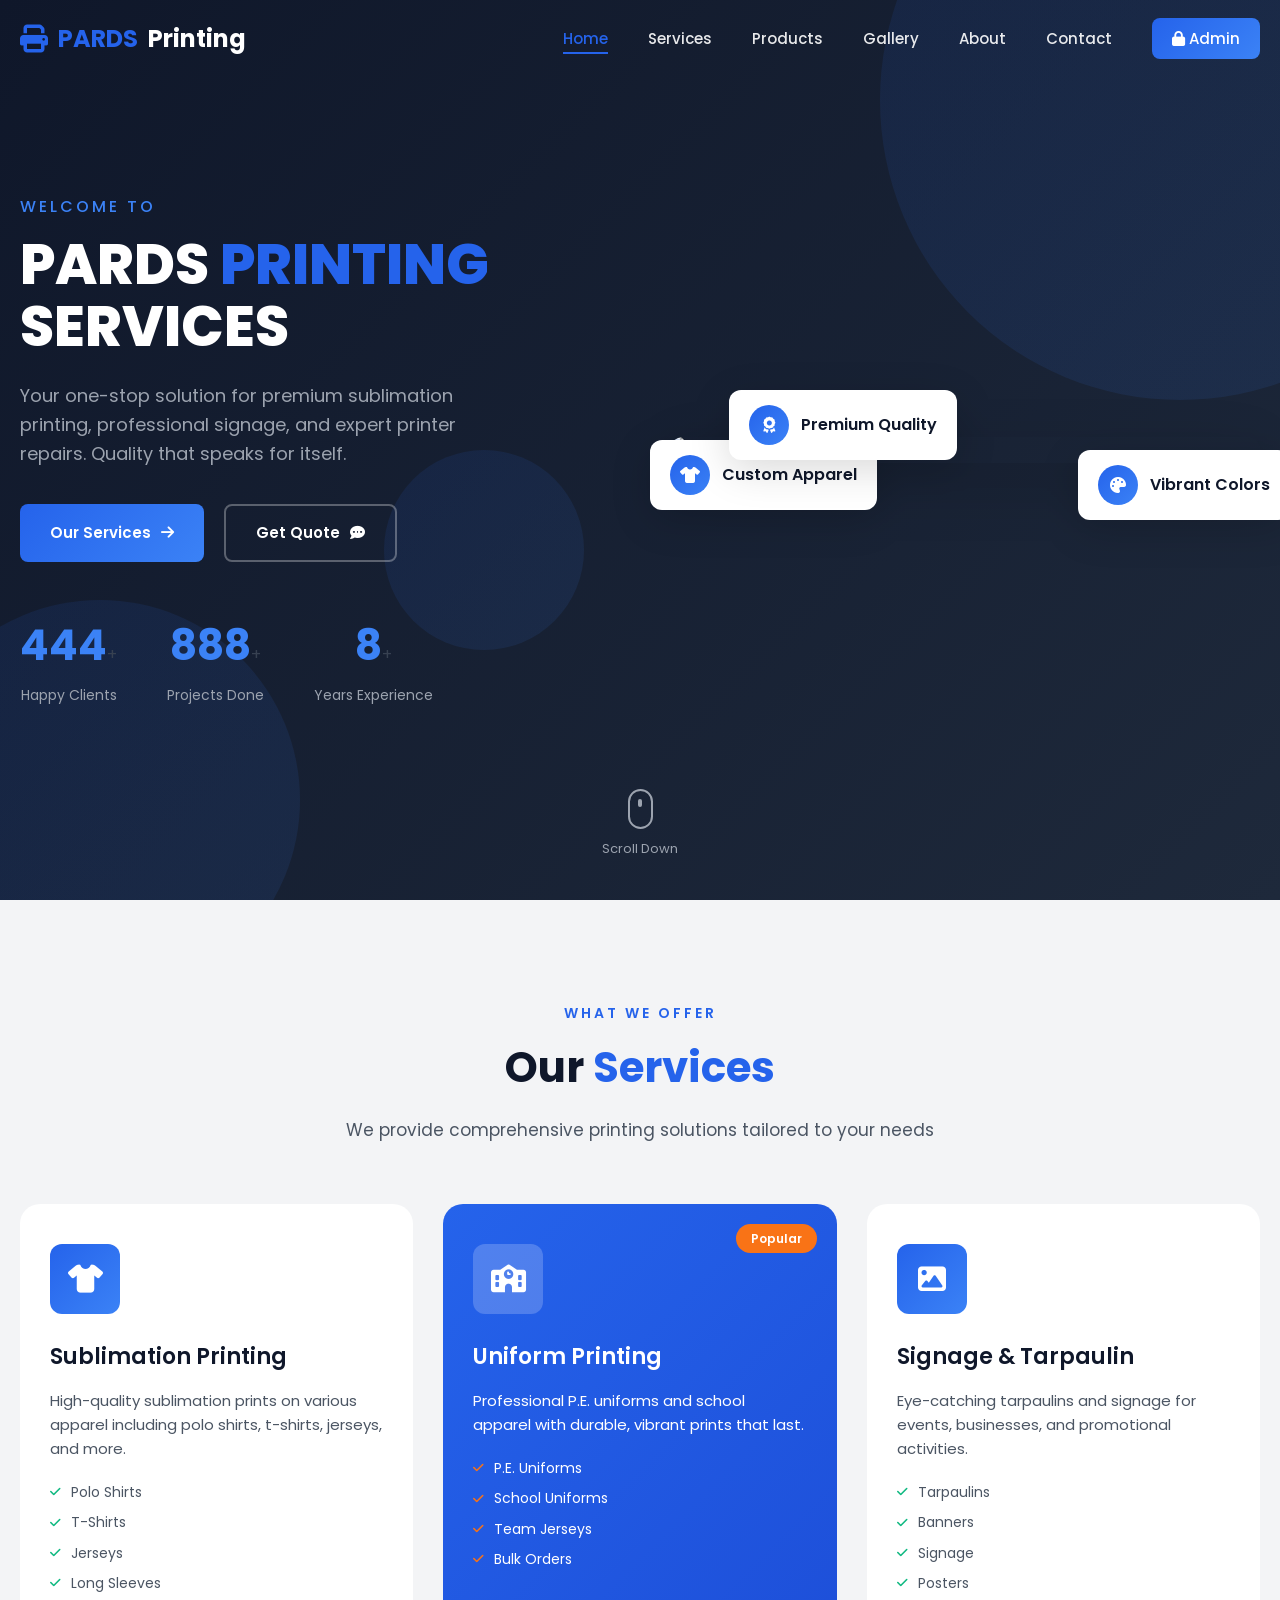
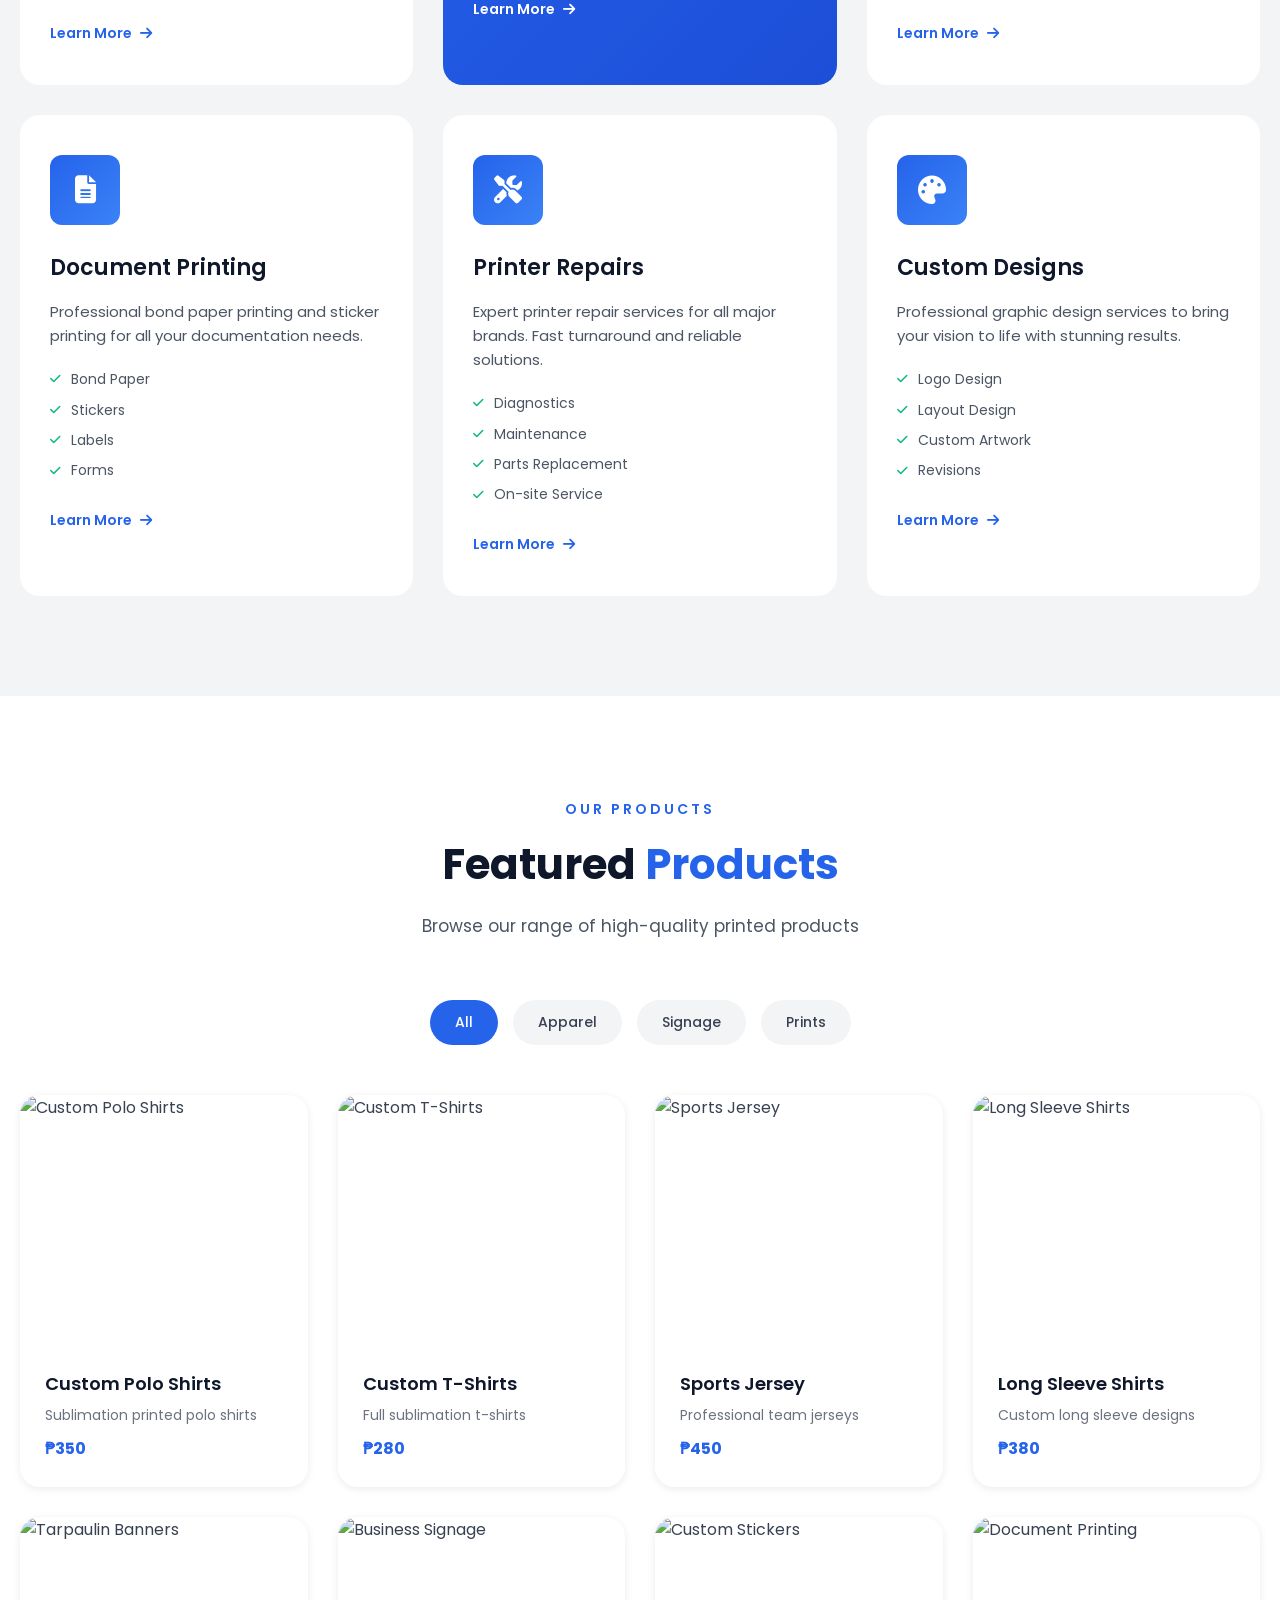
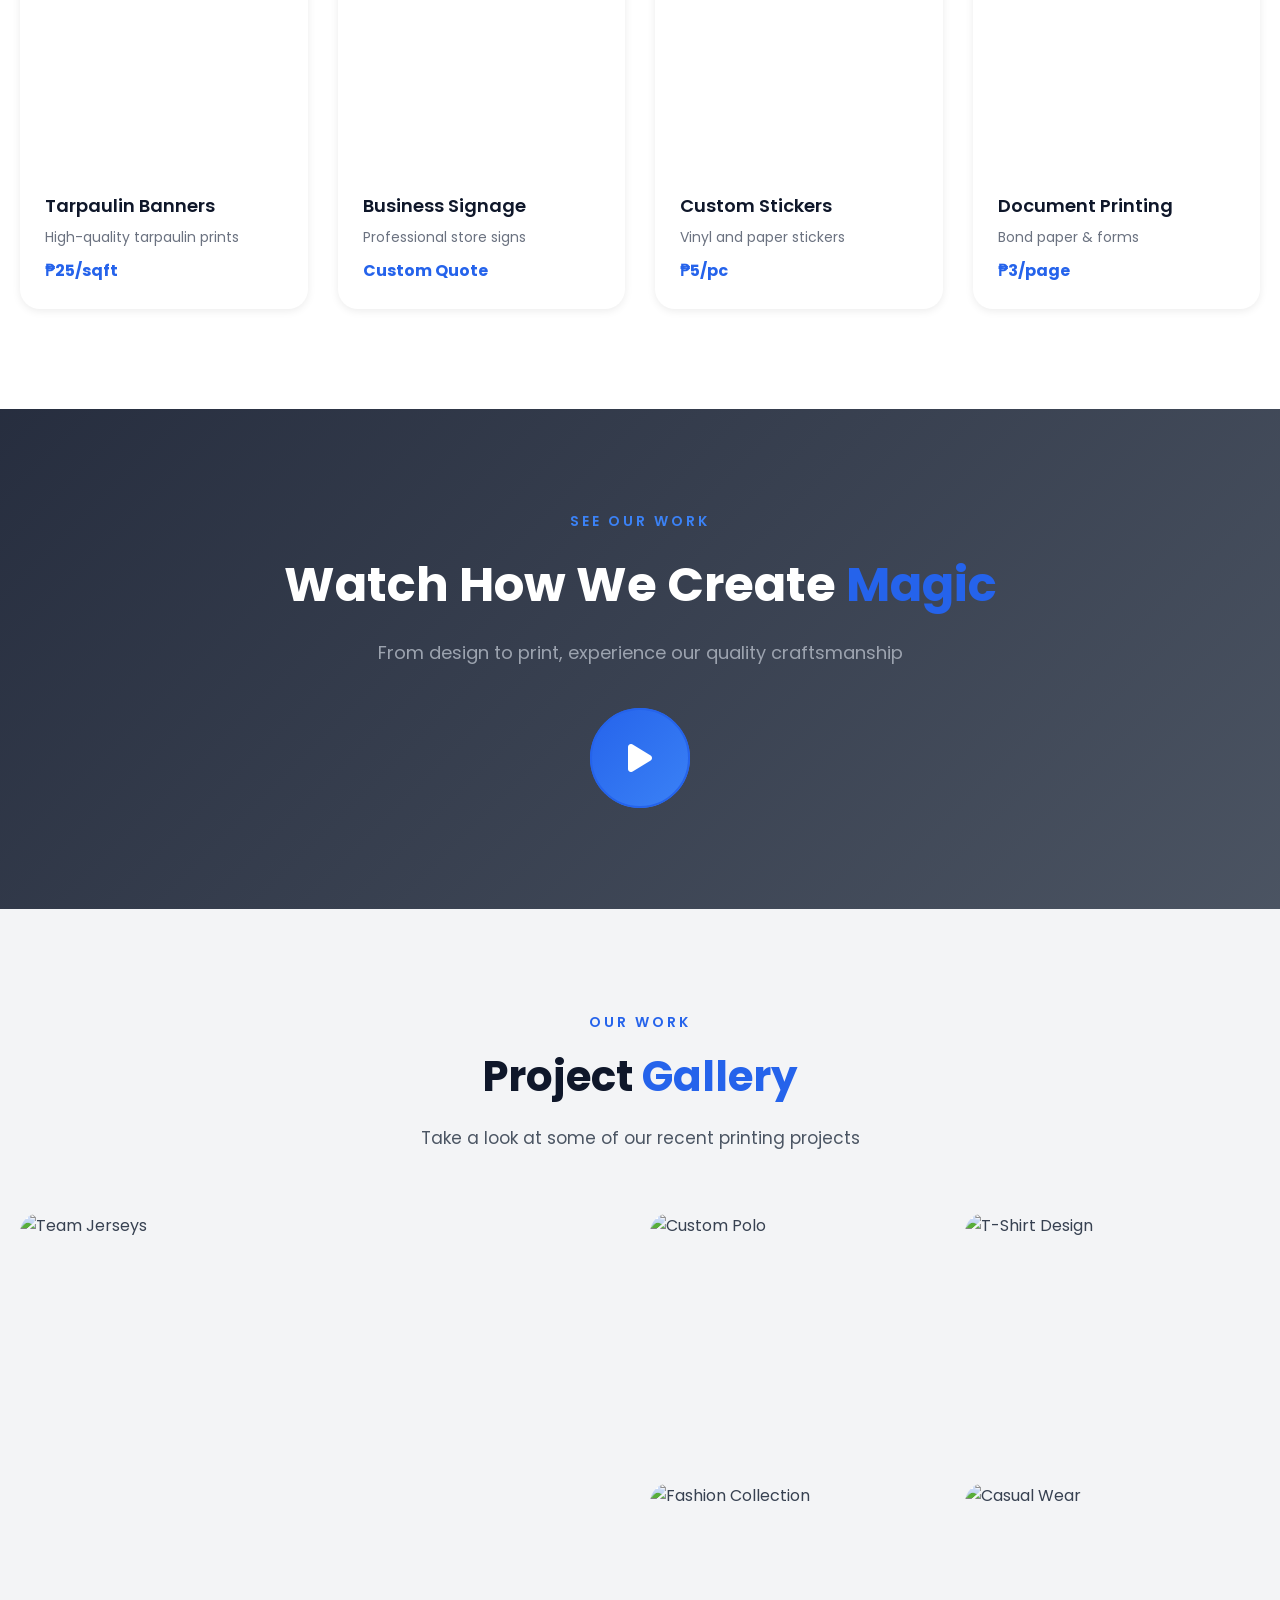
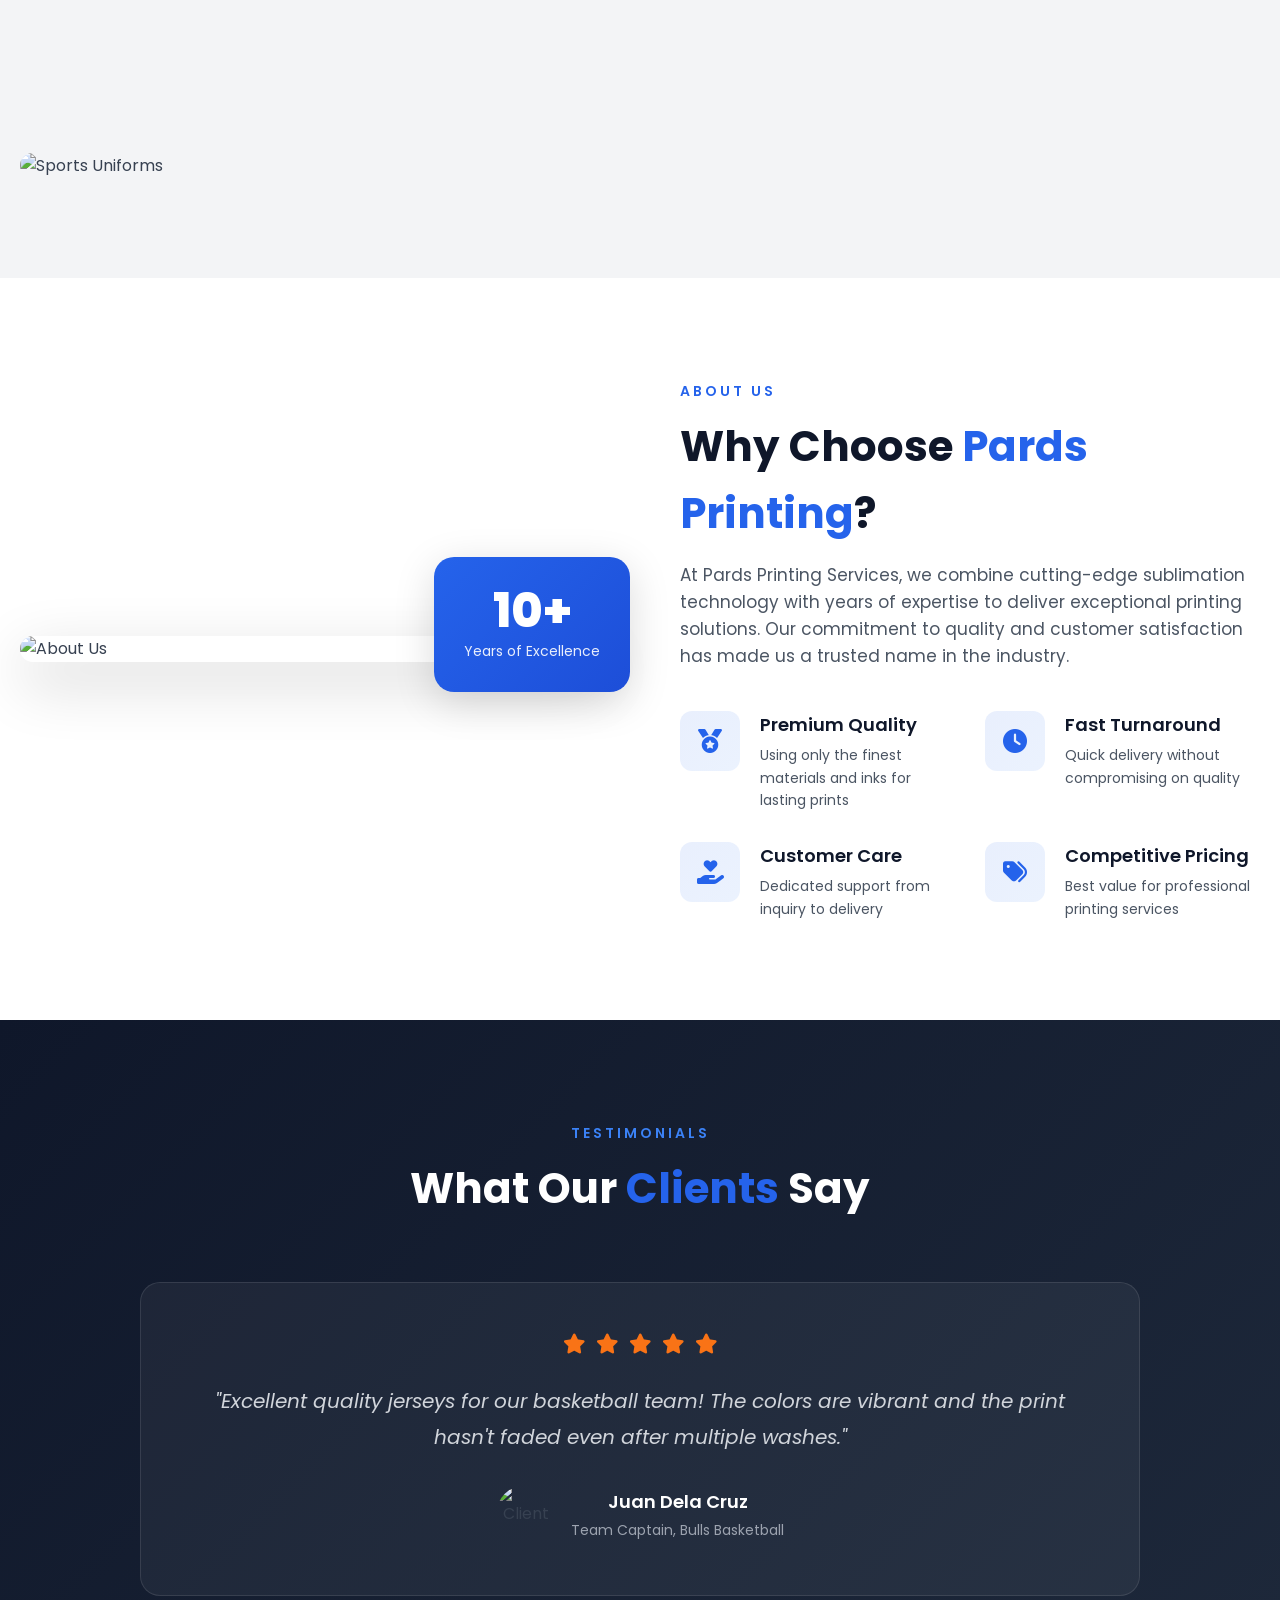
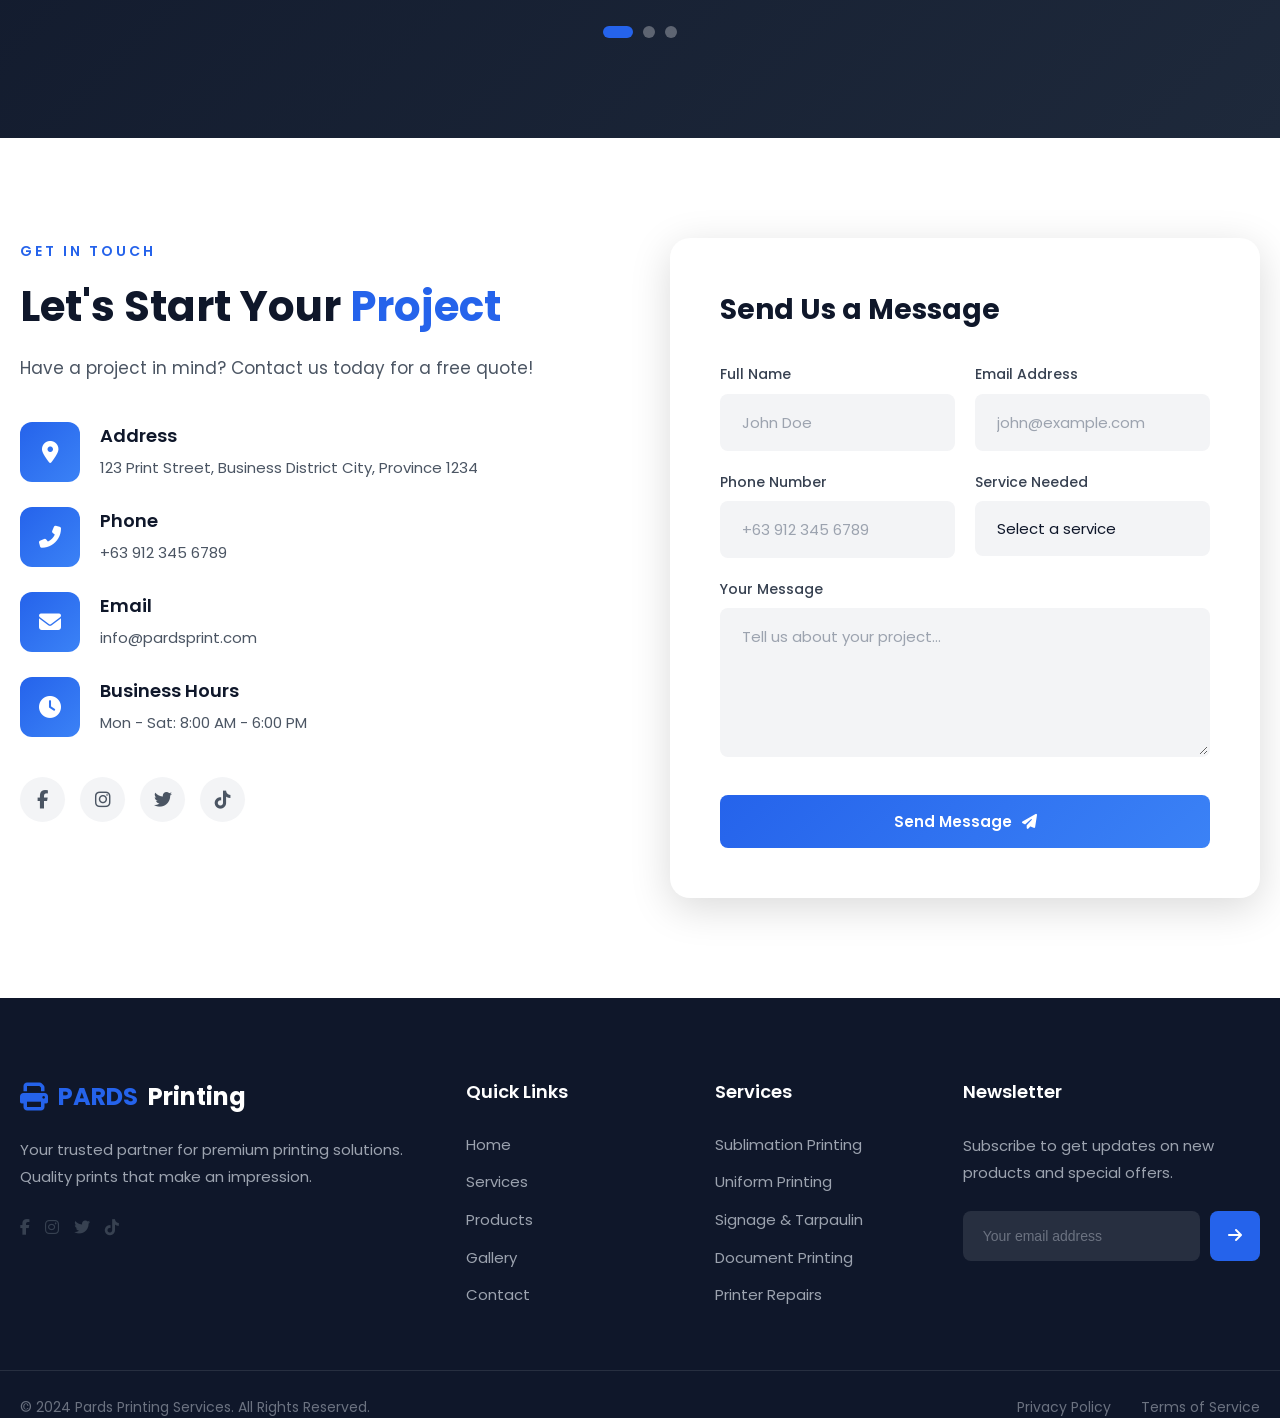
==== commit 16448370: "Update index.html" ====
--- a/index.html
+++ b/index.html
@@ -121,9 +121,7 @@
                     We provide comprehensive printing solutions tailored to your needs
                 </p>
             </div>
-            <div class="services-grid" id="servicesGrid">
-                <!-- Services rendered by JavaScript -->
-            </div>
+            <div class="services-grid" id="servicesGrid"></div>
         </div>
     </section>
 
@@ -143,9 +141,7 @@
                 <button class="filter-btn" data-filter="signage">Signage</button>
                 <button class="filter-btn" data-filter="prints">Prints</button>
             </div>
-            <div class="products-grid" id="productsGrid">
-                <!-- Products rendered by JavaScript -->
-            </div>
+            <div class="products-grid" id="productsGrid"></div>
         </div>
     </section>
 
@@ -162,13 +158,12 @@
                 </button>
             </div>
         </div>
-        <!-- Video Modal -->
         <div class="video-modal" id="videoModal">
             <div class="modal-content">
                 <button class="close-modal" id="closeModal">&times;</button>
                 <div class="video-container">
                     <video controls id="promoVideo">
-                        <source src="https://sample-videos.com/video321/mp4/720/big_buck_bunny_720p_1mb.mp4" type="video/mp4">
+                        <source id="videoSource" src="" type="video/mp4">
                         Your browser does not support the video tag.
                     </video>
                 </div>
@@ -186,9 +181,7 @@
                     Take a look at some of our recent printing projects
                 </p>
             </div>
-            <div class="gallery-grid" id="galleryGrid">
-                <!-- Gallery rendered by JavaScript -->
-            </div>
+            <div class="gallery-grid" id="galleryGrid"></div>
         </div>
     </section>
 
